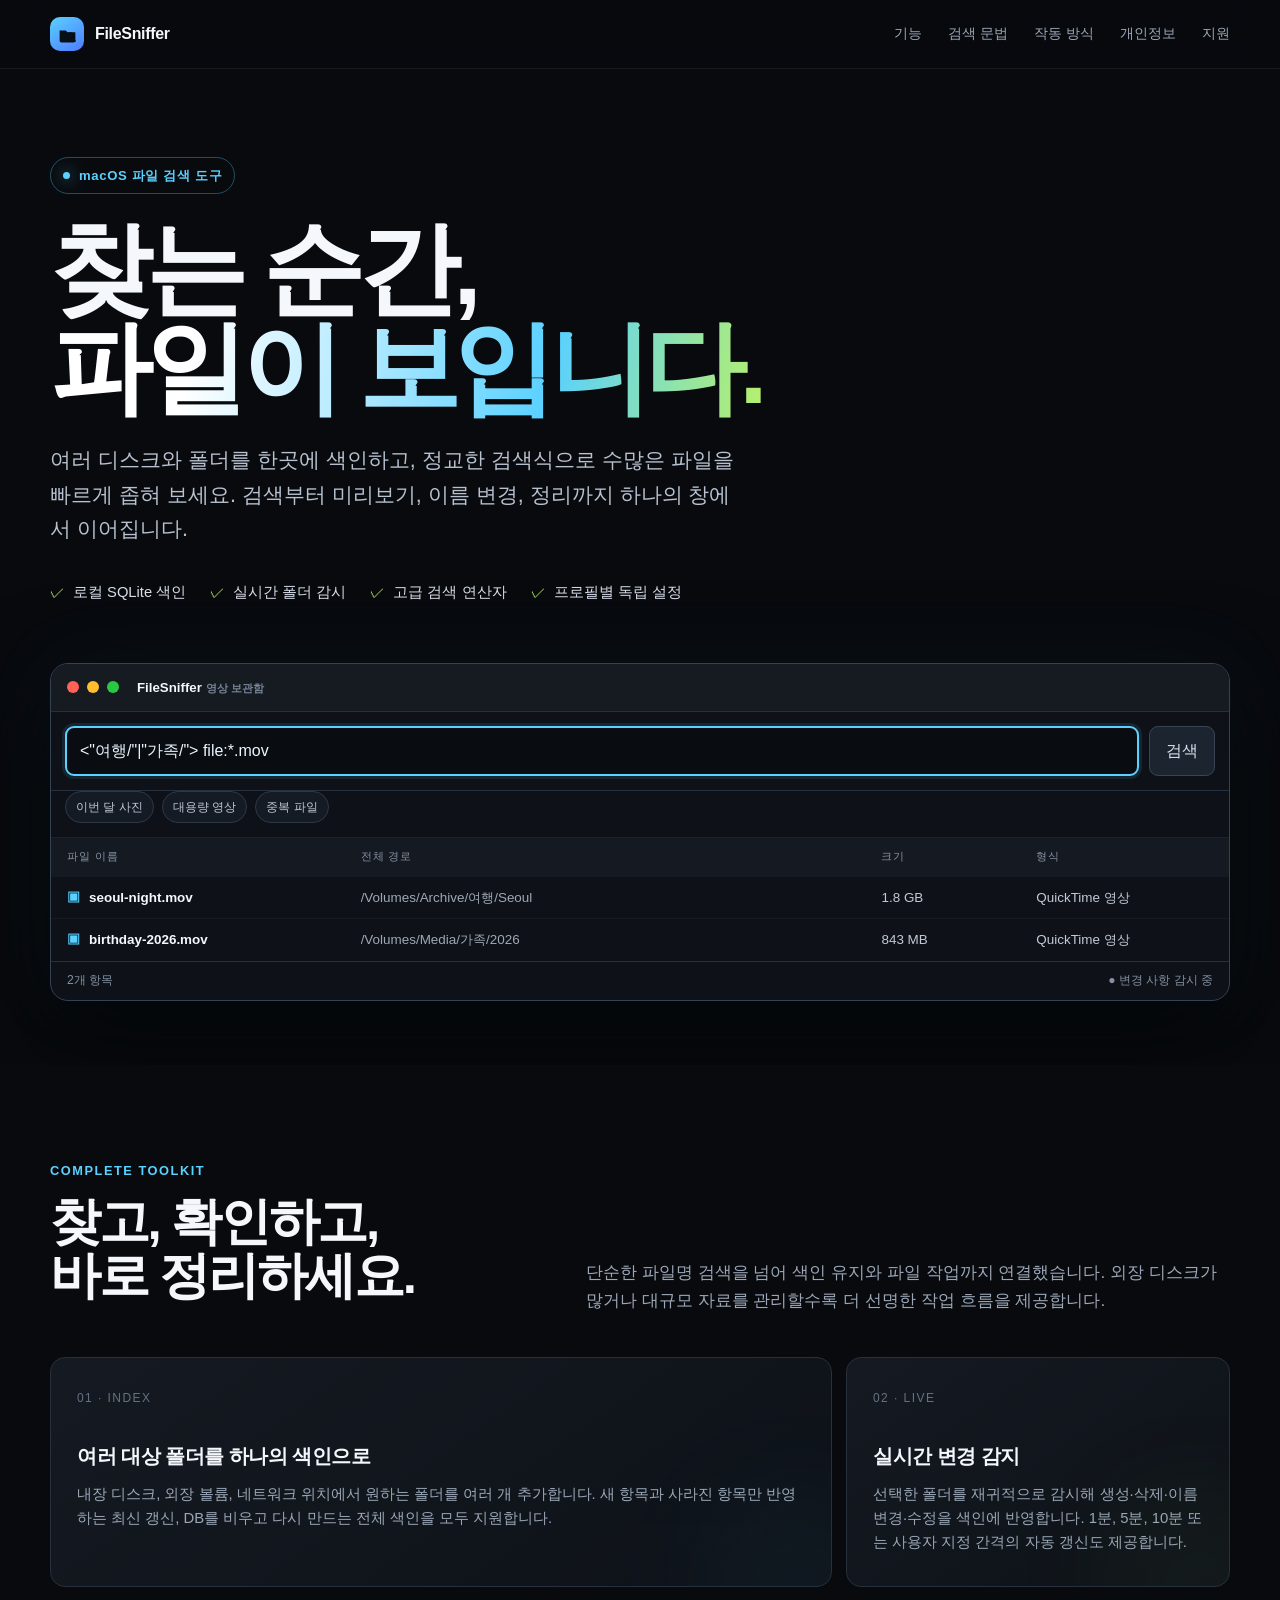
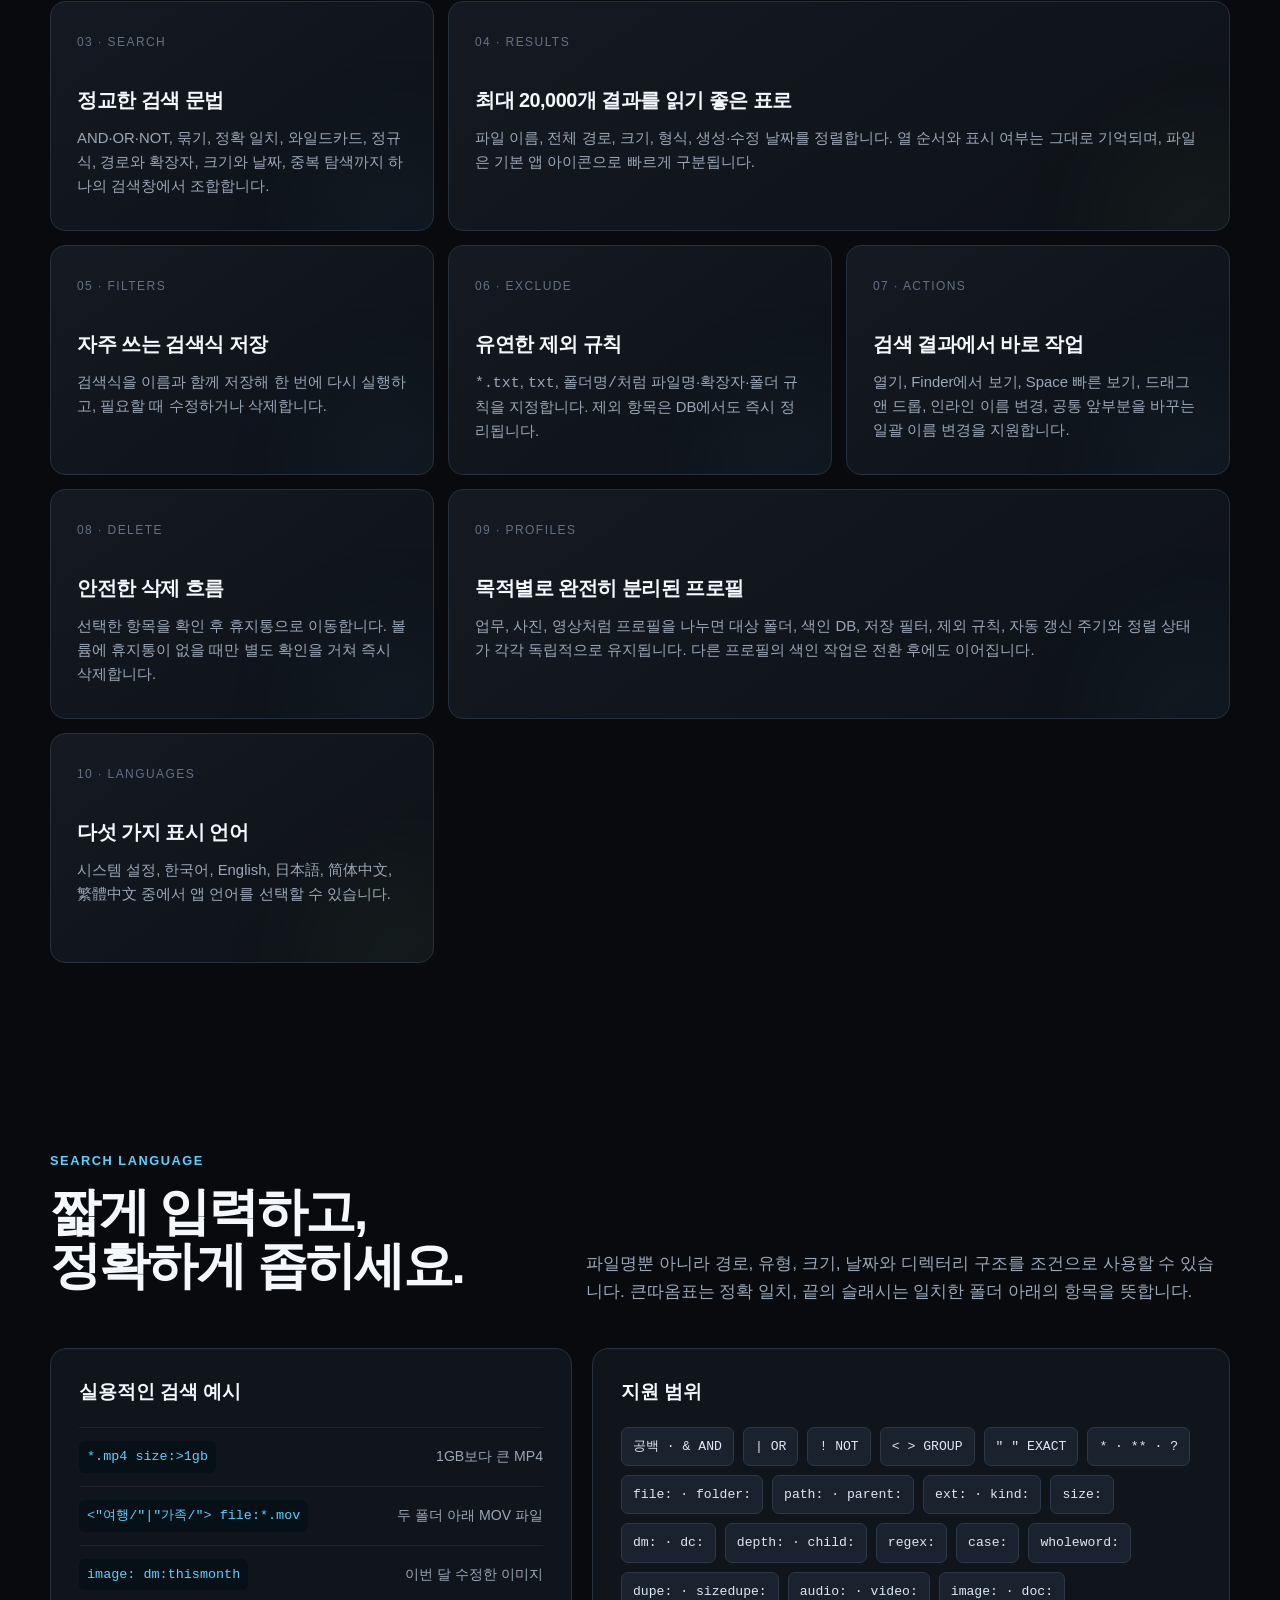
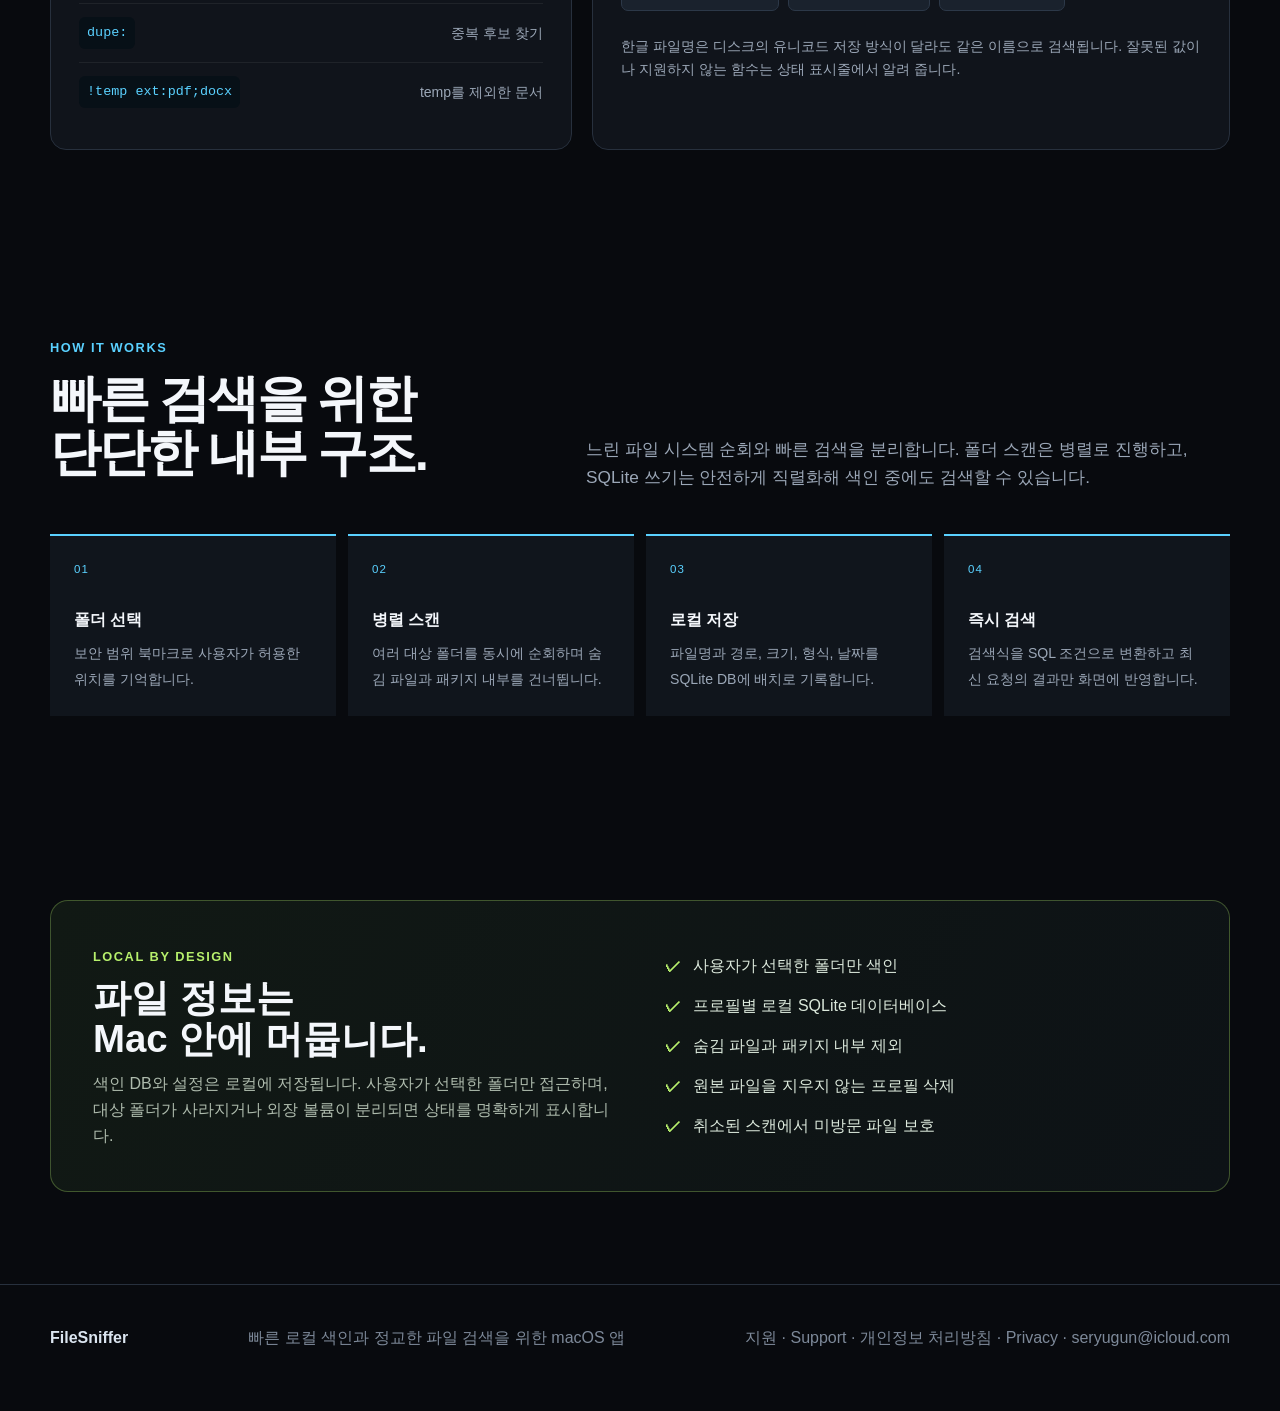
==== index.html @ 5168774f "Add files via upload" ====
<!doctype html>
<html lang="ko">
<head>
  <meta charset="utf-8">
  <meta name="viewport" content="width=device-width, initial-scale=1">
  <meta name="description" content="FileSniffer — 여러 폴더를 빠르게 색인하고 정교한 검색식으로 파일을 찾고 관리하는 macOS 앱">
  <meta name="theme-color" content="#0b0d12">
  <title>FileSniffer — 찾는 순간, 파일이 보입니다</title>
  <link rel="icon" type="image/svg+xml" href="data:image/svg+xml,%3Csvg xmlns='http://www.w3.org/2000/svg' viewBox='0 0 64 64'%3E%3Crect width='64' height='64' rx='14' fill='%230b0d12'/%3E%3Cpath d='M12 22a6 6 0 016-6h12l5 6h11a6 6 0 016 6v18a6 6 0 01-6 6H18a6 6 0 01-6-6z' fill='%235ad1ff'/%3E%3Ccircle cx='40' cy='34' r='8' fill='none' stroke='%230b0d12' stroke-width='4'/%3E%3Cpath d='M46 40l7 7' stroke='%230b0d12' stroke-width='4' stroke-linecap='round'/%3E%3C/svg%3E">
  <style>
    :root{--bg:#080a0e;--panel:#10141b;--panel2:#151b24;--line:#27303d;--text:#f4f7fb;--muted:#9ba7b7;--cyan:#5ad1ff;--lime:#b7f06c;--orange:#ffb65a;--max:1180px;color-scheme:dark;font-family:-apple-system,BlinkMacSystemFont,"SF Pro Display","Apple SD Gothic Neo",sans-serif}
    *{box-sizing:border-box}html{scroll-behavior:smooth}body{margin:0;background:var(--bg);color:var(--text);line-height:1.62;font-size:16px}a{color:inherit;text-decoration:none}button,input{font:inherit}button{cursor:pointer}.wrap{width:min(var(--max),calc(100% - 40px));margin:auto}
    .nav{position:sticky;top:0;z-index:20;border-bottom:1px solid #ffffff12;background:#080a0edb;backdrop-filter:blur(18px)}.nav .wrap{height:68px;display:flex;align-items:center;justify-content:space-between}.brand{display:flex;gap:11px;align-items:center;font-weight:750;letter-spacing:-.02em}.mark{width:34px;height:34px;border-radius:10px;background:linear-gradient(145deg,var(--cyan),#4e7cff);display:grid;place-items:center;color:#071017}.mark svg{width:21px}.navlinks{display:flex;gap:26px;color:var(--muted);font-size:.9rem}.navlinks a:hover{color:var(--text)}
    .hero{padding:88px 0 64px;overflow:hidden}.eyebrow{display:inline-flex;align-items:center;gap:9px;padding:7px 12px;border:1px solid #5ad1ff55;border-radius:999px;color:var(--cyan);font-size:.82rem;font-weight:650;letter-spacing:.05em}.eyebrow:before{content:"";width:7px;height:7px;border-radius:50%;background:var(--cyan);box-shadow:0 0 18px var(--cyan)}h1{font-size:clamp(3rem,8vw,6.8rem);line-height:.96;letter-spacing:-.065em;margin:26px 0 26px;max-width:1000px}.gradient{background:linear-gradient(100deg,#fff 20%,var(--cyan) 70%,var(--lime));-webkit-background-clip:text;color:transparent}.lead{font-size:clamp(1.08rem,2vw,1.34rem);color:#b7c1cf;max-width:690px;margin:0 0 34px}.hero-points{display:flex;flex-wrap:wrap;gap:12px 24px;color:#d7deea;font-size:.92rem}.hero-points span:before{content:"✓";color:var(--lime);margin-right:8px}
    .app{margin-top:58px;border:1px solid #354254;border-radius:18px;background:#0e1218;box-shadow:0 35px 100px #000b,0 0 80px #5ad1ff12;overflow:hidden}.titlebar{height:48px;display:flex;align-items:center;gap:8px;padding:0 16px;border-bottom:1px solid var(--line);background:#161a21}.dot{width:12px;height:12px;border-radius:50%}.red{background:#ff6259}.yellow{background:#ffbd2e}.green{background:#29c941}.appname{margin-left:10px;font-size:.83rem;font-weight:700}.searchrow{display:flex;gap:10px;padding:14px;border-bottom:1px solid var(--line)}.searchbox{flex:1;background:#090c11;border:2px solid var(--cyan);box-shadow:0 0 0 3px #5ad1ff1a;border-radius:9px;padding:10px 13px;color:#eaf7ff;outline:none;min-width:0}.demo-btn{border:1px solid #394454;background:#1c2430;color:#dce6f2;border-radius:9px;padding:0 16px}.demo-btn:hover{border-color:var(--cyan)}.chips{padding:0 14px 14px;display:flex;gap:8px;flex-wrap:wrap}.chip{border:1px solid #2d3847;border-radius:999px;background:#151b24;color:#bfc9d7;padding:5px 10px;font-size:.78rem}.chip:hover{color:#fff;border-color:#55708c}.table{font-size:.84rem}.tr{display:grid;grid-template-columns:1.1fr 2fr .55fr .7fr;gap:16px;padding:10px 16px;border-top:1px solid #ffffff09;align-items:center}.tr.head{color:#8793a3;background:#151a22;text-transform:uppercase;font-size:.68rem;letter-spacing:.08em}.file{display:flex;gap:9px;align-items:center;font-weight:600;min-width:0}.file span:last-child,.path{white-space:nowrap;overflow:hidden;text-overflow:ellipsis}.ico{color:var(--cyan)}.path{color:#9ea8b5}.size,.kind{color:#c2cad5}.status{display:flex;justify-content:space-between;padding:9px 16px;border-top:1px solid var(--line);color:#8590a0;font-size:.76rem}.pulse{animation:pulse 1.6s ease-in-out infinite}@keyframes pulse{50%{opacity:.45}}
    section{padding:92px 0}.section-head{display:grid;grid-template-columns:.85fr 1.15fr;gap:60px;margin-bottom:42px}.kicker{color:var(--cyan);font-size:.8rem;font-weight:750;letter-spacing:.12em;text-transform:uppercase}.section-head h2{font-size:clamp(2rem,4vw,3.5rem);line-height:1.06;letter-spacing:-.045em;margin:12px 0}.section-head p{color:var(--muted);font-size:1.08rem;margin:8px 0 0;align-self:end}.grid{display:grid;grid-template-columns:repeat(3,1fr);gap:14px}.card{min-height:230px;padding:26px;border:1px solid var(--line);border-radius:15px;background:linear-gradient(145deg,#151a22,#0d1117);position:relative;overflow:hidden}.card:after{content:"";position:absolute;inset:auto -50px -80px auto;width:160px;height:160px;border-radius:50%;background:var(--glow,var(--cyan));filter:blur(70px);opacity:.08}.num{font-variant-numeric:tabular-nums;color:#647184;font-size:.75rem;letter-spacing:.12em}.card h3{font-size:1.24rem;margin:30px 0 10px;letter-spacing:-.025em}.card p{color:var(--muted);margin:0;font-size:.93rem}.wide{grid-column:span 2}.accent{--glow:var(--lime)}
    .syntax{display:grid;grid-template-columns:.9fr 1.1fr;gap:20px}.syntax-panel{border:1px solid var(--line);border-radius:16px;background:var(--panel);padding:28px}.syntax-panel h3{margin:0 0 20px}.example{display:flex;justify-content:space-between;gap:20px;padding:13px 0;border-top:1px solid #ffffff10;align-items:center}.example code{color:var(--cyan);background:#071017;padding:5px 8px;border-radius:6px;font-size:.84rem}.example span{color:var(--muted);font-size:.88rem;text-align:right}.tokens{display:flex;flex-wrap:wrap;gap:9px}.token{padding:8px 11px;border-radius:7px;background:#1a222d;border:1px solid #2c3848;font-family:ui-monospace,SFMono-Regular,Menlo,monospace;font-size:.82rem;color:#dce8f8}
    .flow{display:grid;grid-template-columns:repeat(4,1fr);gap:12px;counter-reset:step}.step{counter-increment:step;padding:24px;border-top:2px solid var(--cyan);background:#10151c}.step:before{content:"0" counter(step);display:block;color:var(--cyan);font-size:.72rem;letter-spacing:.1em;margin-bottom:28px}.step strong{display:block;margin-bottom:7px}.step span{color:var(--muted);font-size:.88rem}
    .privacy{border:1px solid #b7f06c4a;border-radius:18px;padding:42px;display:grid;grid-template-columns:1fr 1fr;gap:50px;background:linear-gradient(120deg,#111914,#0d1216)}.privacy h2{font-size:2.4rem;line-height:1.08;margin:8px 0 12px}.privacy p{color:#aebbad;margin:0}.checks{display:grid;gap:14px;align-content:center}.check{display:flex;gap:12px;color:#dce9dc}.check:before{content:"✓";color:var(--lime);font-weight:800}
    footer{padding:40px 0 60px;border-top:1px solid var(--line);color:#7d8999}.foot{display:flex;justify-content:space-between;gap:24px}.foot strong{color:#dbe5f0}.reveal{opacity:0;transform:translateY(16px);transition:.6s ease}.reveal.on{opacity:1;transform:none}
    @media(max-width:820px){.navlinks{display:none}.hero{padding-top:64px}.section-head,.syntax,.privacy{grid-template-columns:1fr;gap:22px}.grid{grid-template-columns:1fr}.wide{grid-column:auto}.flow{grid-template-columns:1fr 1fr}.tr{grid-template-columns:1fr 1.4fr}.tr>:nth-child(3),.tr>:nth-child(4){display:none}.app{margin-inline:-10px}.privacy{padding:28px}.foot{flex-direction:column}}
    @media(max-width:520px){.wrap{width:min(100% - 24px,var(--max))}h1{font-size:3.3rem}.hero-points{display:grid}.searchrow{flex-direction:column}.demo-btn{padding:10px}.flow{grid-template-columns:1fr}.example{align-items:flex-start;flex-direction:column}.example span{text-align:left}.status span:last-child{display:none}}
    @media(prefers-reduced-motion:reduce){html{scroll-behavior:auto}.pulse{animation:none}.reveal{opacity:1;transform:none;transition:none}}
  </style>
</head>
<body>
  <nav class="nav"><div class="wrap"><a class="brand" href="#top"><span class="mark" aria-hidden="true"><svg viewBox="0 0 24 24" fill="none"><path d="M3 7.5h7l2 2h9v9.5a2 2 0 0 1-2 2H5a2 2 0 0 1-2-2z" fill="currentColor"/><circle cx="15" cy="14" r="3.5" stroke="#071017" stroke-width="2"/><path d="m17.5 16.5 3 3" stroke="#071017" stroke-width="2" stroke-linecap="round"/></svg></span>FileSniffer</a><div class="navlinks"><a href="#features">기능</a><a href="#syntax">검색 문법</a><a href="#workflow">작동 방식</a><a href="#privacy">개인정보</a><a href="support.html">지원</a></div></div></nav>
  <main id="top">
    <header class="hero"><div class="wrap"><span class="eyebrow">macOS 파일 검색 도구</span><h1>찾는 순간,<br><span class="gradient">파일이 보입니다.</span></h1><p class="lead">여러 디스크와 폴더를 한곳에 색인하고, 정교한 검색식으로 수많은 파일을 빠르게 좁혀 보세요. 검색부터 미리보기, 이름 변경, 정리까지 하나의 창에서 이어집니다.</p><div class="hero-points"><span>로컬 SQLite 색인</span><span>실시간 폴더 감시</span><span>고급 검색 연산자</span><span>프로필별 독립 설정</span></div>
      <div class="app" aria-label="FileSniffer 검색 화면 데모"><div class="titlebar"><span class="dot red"></span><span class="dot yellow"></span><span class="dot green"></span><span class="appname">FileSniffer <small style="color:#778395">영상 보관함</small></span></div><div class="searchrow"><input id="demo-search" class="searchbox" value='&lt;"여행/"|"가족/"&gt; file:*.mov' aria-label="검색식 데모"><button class="demo-btn" id="demo-run">검색</button></div><div class="chips"><button class="chip" data-query='image: dm:thismonth'>이번 달 사진</button><button class="chip" data-query='size:&gt;1gb video:'>대용량 영상</button><button class="chip" data-query='dupe:'>중복 파일</button></div><div class="table"><div class="tr head"><span>파일 이름</span><span>전체 경로</span><span>크기</span><span>형식</span></div><div class="tr result"><div class="file"><span class="ico">▣</span><span>seoul-night.mov</span></div><span class="path">/Volumes/Archive/여행/Seoul</span><span class="size">1.8 GB</span><span class="kind">QuickTime 영상</span></div><div class="tr result"><div class="file"><span class="ico">▣</span><span>birthday-2026.mov</span></div><span class="path">/Volumes/Media/가족/2026</span><span class="size">843 MB</span><span class="kind">QuickTime 영상</span></div></div><div class="status"><span id="result-count">2개 항목</span><span><span class="pulse">●</span> 변경 사항 감시 중</span></div></div>
    </div></header>

    <section id="features"><div class="wrap reveal"><div class="section-head"><div><span class="kicker">Complete toolkit</span><h2>찾고, 확인하고,<br>바로 정리하세요.</h2></div><p>단순한 파일명 검색을 넘어 색인 유지와 파일 작업까지 연결했습니다. 외장 디스크가 많거나 대규모 자료를 관리할수록 더 선명한 작업 흐름을 제공합니다.</p></div><div class="grid">
      <article class="card wide"><span class="num">01 · INDEX</span><h3>여러 대상 폴더를 하나의 색인으로</h3><p>내장 디스크, 외장 볼륨, 네트워크 위치에서 원하는 폴더를 여러 개 추가합니다. 새 항목과 사라진 항목만 반영하는 최신 갱신, DB를 비우고 다시 만드는 전체 색인을 모두 지원합니다.</p></article>
      <article class="card accent"><span class="num">02 · LIVE</span><h3>실시간 변경 감지</h3><p>선택한 폴더를 재귀적으로 감시해 생성·삭제·이름 변경·수정을 색인에 반영합니다. 1분, 5분, 10분 또는 사용자 지정 간격의 자동 갱신도 제공합니다.</p></article>
      <article class="card"><span class="num">03 · SEARCH</span><h3>정교한 검색 문법</h3><p>AND·OR·NOT, 묶기, 정확 일치, 와일드카드, 정규식, 경로와 확장자, 크기와 날짜, 중복 탐색까지 하나의 검색창에서 조합합니다.</p></article>
      <article class="card wide accent"><span class="num">04 · RESULTS</span><h3>최대 20,000개 결과를 읽기 좋은 표로</h3><p>파일 이름, 전체 경로, 크기, 형식, 생성·수정 날짜를 정렬합니다. 열 순서와 표시 여부는 그대로 기억되며, 파일은 기본 앱 아이콘으로 빠르게 구분됩니다.</p></article>
      <article class="card"><span class="num">05 · FILTERS</span><h3>자주 쓰는 검색식 저장</h3><p>검색식을 이름과 함께 저장해 한 번에 다시 실행하고, 필요할 때 수정하거나 삭제합니다.</p></article>
      <article class="card"><span class="num">06 · EXCLUDE</span><h3>유연한 제외 규칙</h3><p><code>*.txt</code>, <code>txt</code>, <code>폴더명/</code>처럼 파일명·확장자·폴더 규칙을 지정합니다. 제외 항목은 DB에서도 즉시 정리됩니다.</p></article>
      <article class="card"><span class="num">07 · ACTIONS</span><h3>검색 결과에서 바로 작업</h3><p>열기, Finder에서 보기, Space 빠른 보기, 드래그 앤 드롭, 인라인 이름 변경, 공통 앞부분을 바꾸는 일괄 이름 변경을 지원합니다.</p></article>
      <article class="card"><span class="num">08 · DELETE</span><h3>안전한 삭제 흐름</h3><p>선택한 항목을 확인 후 휴지통으로 이동합니다. 볼륨에 휴지통이 없을 때만 별도 확인을 거쳐 즉시 삭제합니다.</p></article>
      <article class="card wide"><span class="num">09 · PROFILES</span><h3>목적별로 완전히 분리된 프로필</h3><p>업무, 사진, 영상처럼 프로필을 나누면 대상 폴더, 색인 DB, 저장 필터, 제외 규칙, 자동 갱신 주기와 정렬 상태가 각각 독립적으로 유지됩니다. 다른 프로필의 색인 작업은 전환 후에도 이어집니다.</p></article>
      <article class="card accent"><span class="num">10 · LANGUAGES</span><h3>다섯 가지 표시 언어</h3><p>시스템 설정, 한국어, English, 日本語, 简体中文, 繁體中文 중에서 앱 언어를 선택할 수 있습니다.</p></article>
    </div></div></section>

    <section id="syntax"><div class="wrap reveal"><div class="section-head"><div><span class="kicker">Search language</span><h2>짧게 입력하고,<br>정확하게 좁히세요.</h2></div><p>파일명뿐 아니라 경로, 유형, 크기, 날짜와 디렉터리 구조를 조건으로 사용할 수 있습니다. 큰따옴표는 정확 일치, 끝의 슬래시는 일치한 폴더 아래의 항목을 뜻합니다.</p></div><div class="syntax"><div class="syntax-panel"><h3>실용적인 검색 예시</h3><div class="example"><code>*.mp4 size:&gt;1gb</code><span>1GB보다 큰 MP4</span></div><div class="example"><code>&lt;"여행/"|"가족/"&gt; file:*.mov</code><span>두 폴더 아래 MOV 파일</span></div><div class="example"><code>image: dm:thismonth</code><span>이번 달 수정한 이미지</span></div><div class="example"><code>dupe:</code><span>중복 후보 찾기</span></div><div class="example"><code>!temp ext:pdf;docx</code><span>temp를 제외한 문서</span></div></div><div class="syntax-panel"><h3>지원 범위</h3><div class="tokens"><span class="token">공백 · &amp; AND</span><span class="token">| OR</span><span class="token">! NOT</span><span class="token">&lt; &gt; GROUP</span><span class="token">" " EXACT</span><span class="token">* · ** · ?</span><span class="token">file: · folder:</span><span class="token">path: · parent:</span><span class="token">ext: · kind:</span><span class="token">size:</span><span class="token">dm: · dc:</span><span class="token">depth: · child:</span><span class="token">regex:</span><span class="token">case:</span><span class="token">wholeword:</span><span class="token">dupe: · sizedupe:</span><span class="token">audio: · video:</span><span class="token">image: · doc:</span></div><p style="color:var(--muted);font-size:.88rem;margin:24px 0 0">한글 파일명은 디스크의 유니코드 저장 방식이 달라도 같은 이름으로 검색됩니다. 잘못된 값이나 지원하지 않는 함수는 상태 표시줄에서 알려 줍니다.</p></div></div></div></section>

    <section id="workflow"><div class="wrap reveal"><div class="section-head"><div><span class="kicker">How it works</span><h2>빠른 검색을 위한<br>단단한 내부 구조.</h2></div><p>느린 파일 시스템 순회와 빠른 검색을 분리합니다. 폴더 스캔은 병렬로 진행하고, SQLite 쓰기는 안전하게 직렬화해 색인 중에도 검색할 수 있습니다.</p></div><div class="flow"><div class="step"><strong>폴더 선택</strong><span>보안 범위 북마크로 사용자가 허용한 위치를 기억합니다.</span></div><div class="step"><strong>병렬 스캔</strong><span>여러 대상 폴더를 동시에 순회하며 숨김 파일과 패키지 내부를 건너뜁니다.</span></div><div class="step"><strong>로컬 저장</strong><span>파일명과 경로, 크기, 형식, 날짜를 SQLite DB에 배치로 기록합니다.</span></div><div class="step"><strong>즉시 검색</strong><span>검색식을 SQL 조건으로 변환하고 최신 요청의 결과만 화면에 반영합니다.</span></div></div></div></section>

    <section id="privacy"><div class="wrap reveal"><div class="privacy"><div><span class="kicker" style="color:var(--lime)">Local by design</span><h2>파일 정보는<br>Mac 안에 머뭅니다.</h2><p>색인 DB와 설정은 로컬에 저장됩니다. 사용자가 선택한 폴더만 접근하며, 대상 폴더가 사라지거나 외장 볼륨이 분리되면 상태를 명확하게 표시합니다.</p></div><div class="checks"><div class="check">사용자가 선택한 폴더만 색인</div><div class="check">프로필별 로컬 SQLite 데이터베이스</div><div class="check">숨김 파일과 패키지 내부 제외</div><div class="check">원본 파일을 지우지 않는 프로필 삭제</div><div class="check">취소된 스캔에서 미방문 파일 보호</div></div></div></div></section>
  </main>
  <footer><div class="wrap foot"><strong>FileSniffer</strong><span>빠른 로컬 색인과 정교한 파일 검색을 위한 macOS 앱</span><span><a href="support.html">지원 · Support</a> · <a href="privacy.html">개인정보 처리방침 · Privacy</a> · <a href="mailto:seryugun@icloud.com">seryugun@icloud.com</a></span></div></footer>
  <script>
    const input=document.querySelector('#demo-search'),count=document.querySelector('#result-count');
    document.querySelectorAll('[data-query]').forEach(b=>b.addEventListener('click',()=>{input.value=b.dataset.query;run()}));
    document.querySelector('#demo-run').addEventListener('click',run);input.addEventListener('keydown',e=>{if(e.key==='Enter')run()});
    function run(){const rows=document.querySelectorAll('.result');rows.forEach(r=>{r.style.opacity='.25';r.style.transform='translateY(3px)'});count.textContent='검색 중…';setTimeout(()=>{rows.forEach(r=>{r.style.opacity='1';r.style.transform='none'});count.textContent=input.value.includes('dupe')?'중복 후보 2개':'2개 항목'},350)}
    const observer=new IntersectionObserver(es=>es.forEach(e=>{if(e.isIntersecting)e.target.classList.add('on')}),{threshold:.12});document.querySelectorAll('.reveal').forEach(el=>observer.observe(el));
  </script>
</body>
</html>
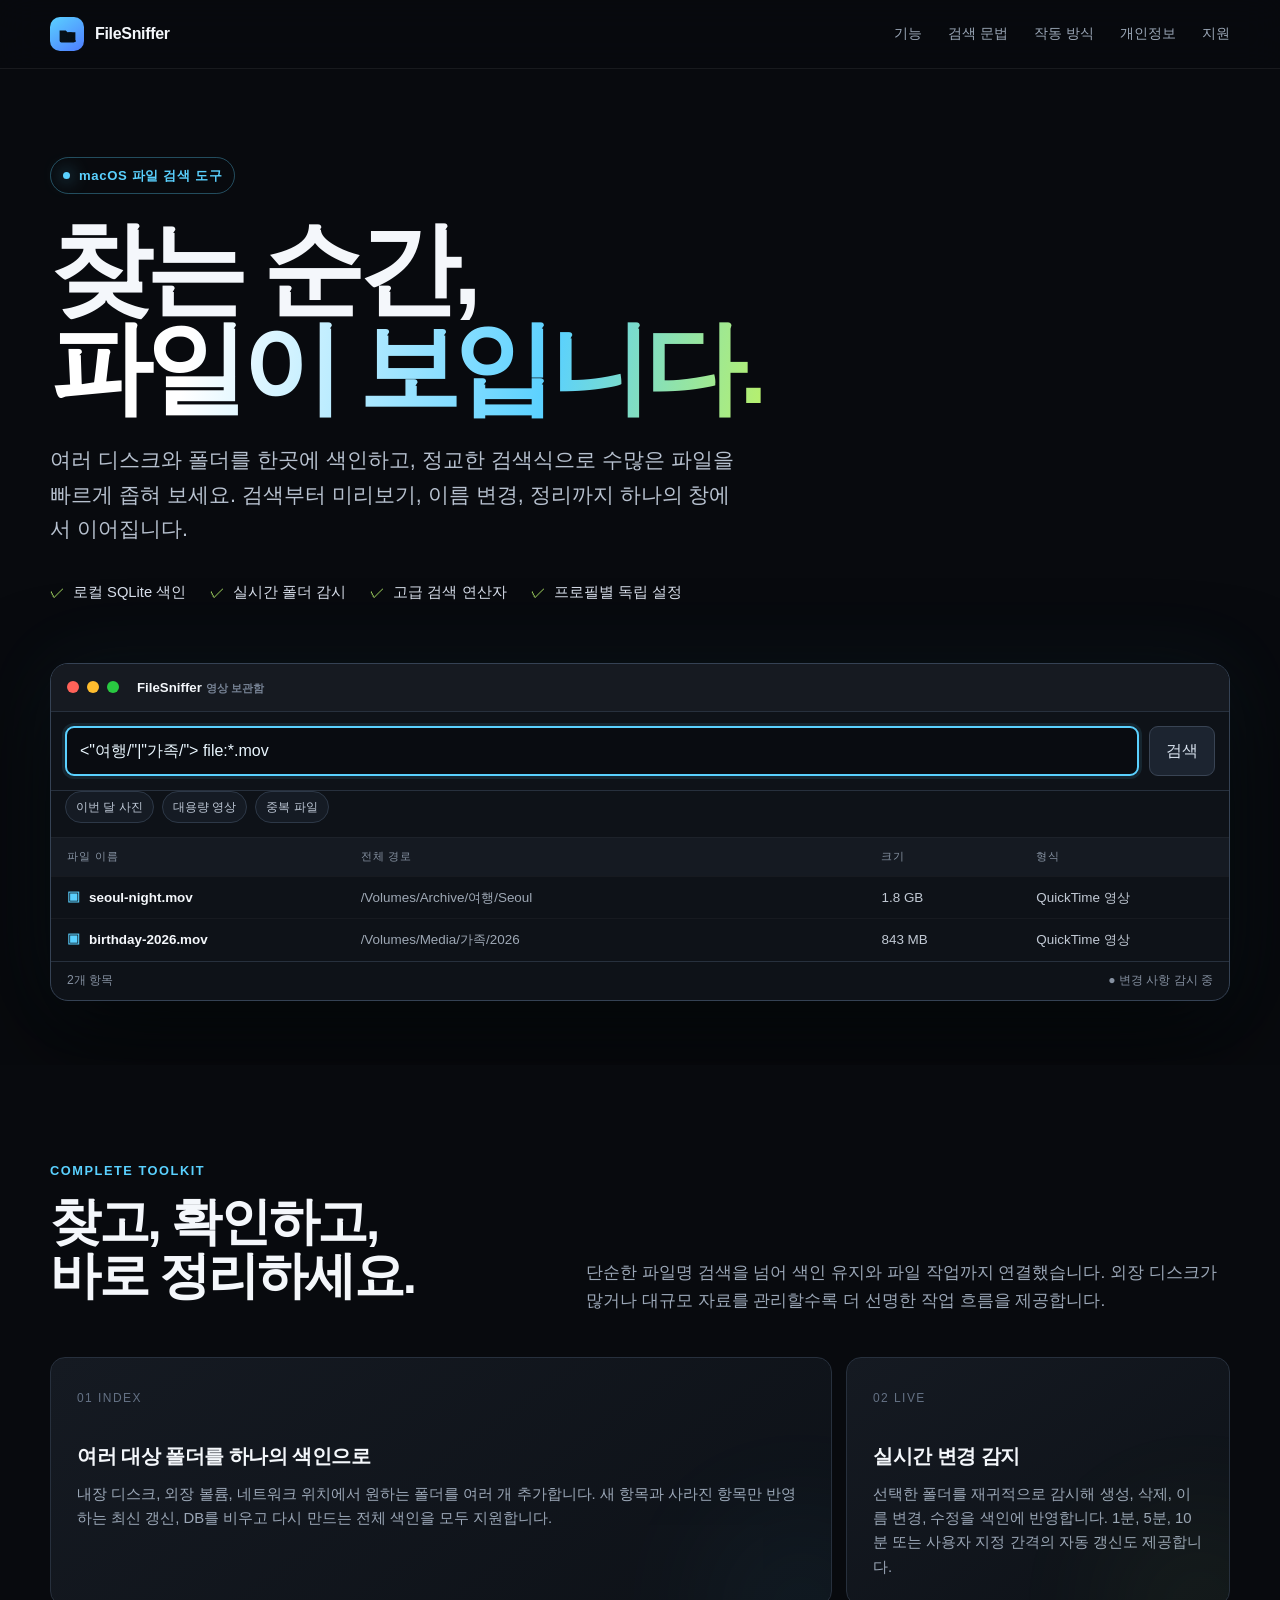
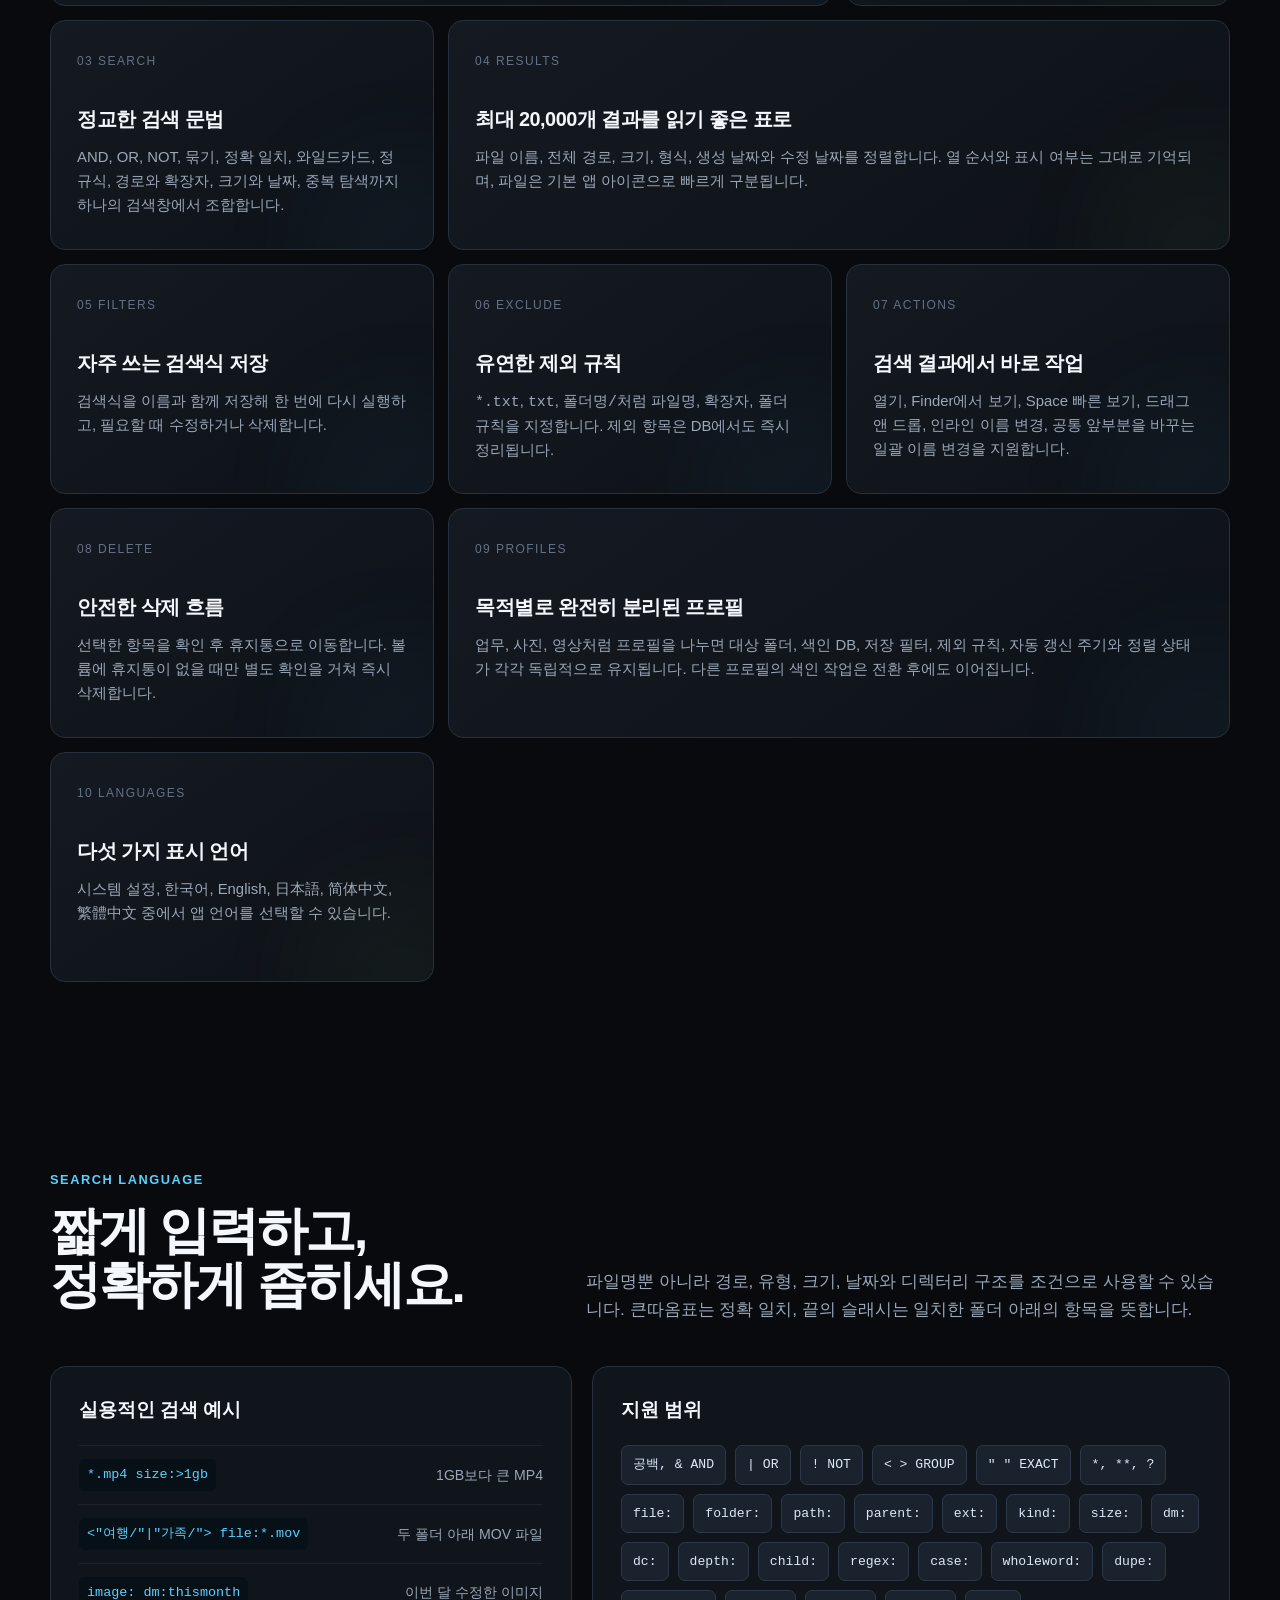
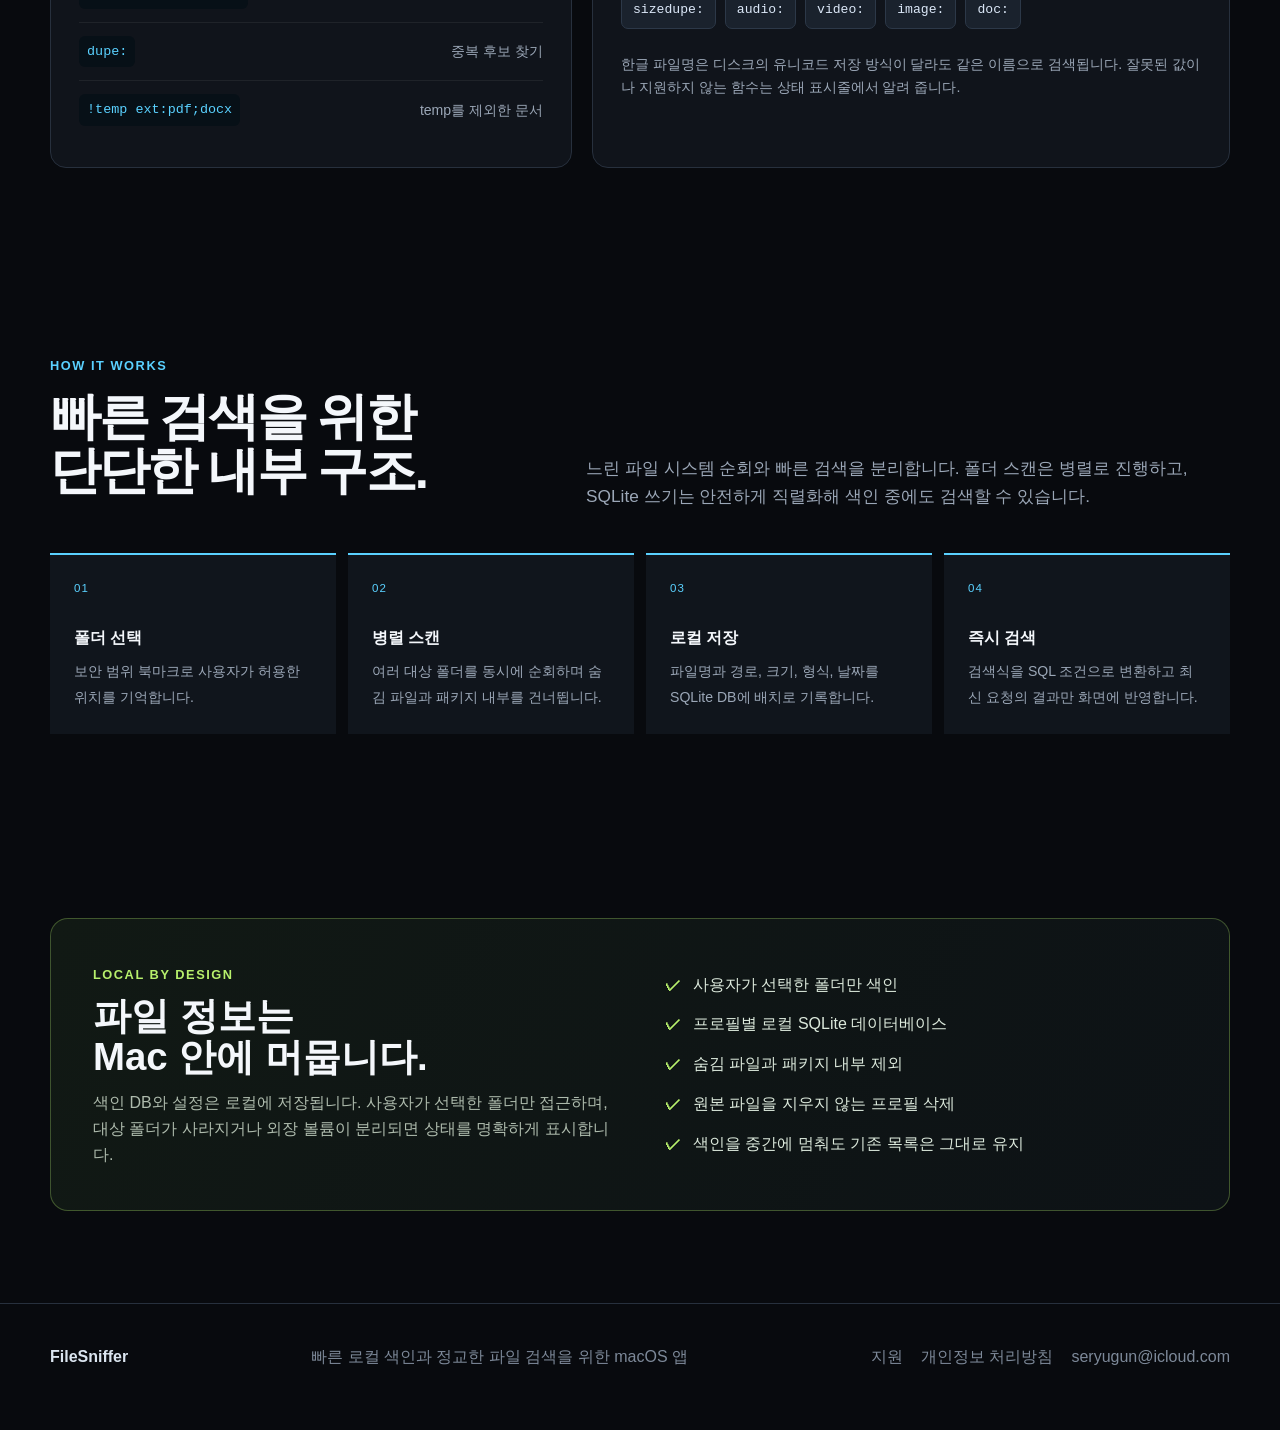
==== commit b852a2c4: "Add files via upload" ====
--- a/index.html
+++ b/index.html
@@ -17,7 +17,7 @@
     .syntax{display:grid;grid-template-columns:.9fr 1.1fr;gap:20px}.syntax-panel{border:1px solid var(--line);border-radius:16px;background:var(--panel);padding:28px}.syntax-panel h3{margin:0 0 20px}.example{display:flex;justify-content:space-between;gap:20px;padding:13px 0;border-top:1px solid #ffffff10;align-items:center}.example code{color:var(--cyan);background:#071017;padding:5px 8px;border-radius:6px;font-size:.84rem}.example span{color:var(--muted);font-size:.88rem;text-align:right}.tokens{display:flex;flex-wrap:wrap;gap:9px}.token{padding:8px 11px;border-radius:7px;background:#1a222d;border:1px solid #2c3848;font-family:ui-monospace,SFMono-Regular,Menlo,monospace;font-size:.82rem;color:#dce8f8}
     .flow{display:grid;grid-template-columns:repeat(4,1fr);gap:12px;counter-reset:step}.step{counter-increment:step;padding:24px;border-top:2px solid var(--cyan);background:#10151c}.step:before{content:"0" counter(step);display:block;color:var(--cyan);font-size:.72rem;letter-spacing:.1em;margin-bottom:28px}.step strong{display:block;margin-bottom:7px}.step span{color:var(--muted);font-size:.88rem}
     .privacy{border:1px solid #b7f06c4a;border-radius:18px;padding:42px;display:grid;grid-template-columns:1fr 1fr;gap:50px;background:linear-gradient(120deg,#111914,#0d1216)}.privacy h2{font-size:2.4rem;line-height:1.08;margin:8px 0 12px}.privacy p{color:#aebbad;margin:0}.checks{display:grid;gap:14px;align-content:center}.check{display:flex;gap:12px;color:#dce9dc}.check:before{content:"✓";color:var(--lime);font-weight:800}
-    footer{padding:40px 0 60px;border-top:1px solid var(--line);color:#7d8999}.foot{display:flex;justify-content:space-between;gap:24px}.foot strong{color:#dbe5f0}.reveal{opacity:0;transform:translateY(16px);transition:.6s ease}.reveal.on{opacity:1;transform:none}
+    footer{padding:40px 0 60px;border-top:1px solid var(--line);color:#7d8999}.foot{display:flex;justify-content:space-between;gap:24px}.foot strong{color:#dbe5f0}.footlinks{display:flex;flex-wrap:wrap;gap:18px}.footlinks a:hover{color:var(--text)}.reveal{opacity:0;transform:translateY(16px);transition:.6s ease}.reveal.on{opacity:1;transform:none}
     @media(max-width:820px){.navlinks{display:none}.hero{padding-top:64px}.section-head,.syntax,.privacy{grid-template-columns:1fr;gap:22px}.grid{grid-template-columns:1fr}.wide{grid-column:auto}.flow{grid-template-columns:1fr 1fr}.tr{grid-template-columns:1fr 1.4fr}.tr>:nth-child(3),.tr>:nth-child(4){display:none}.app{margin-inline:-10px}.privacy{padding:28px}.foot{flex-direction:column}}
     @media(max-width:520px){.wrap{width:min(100% - 24px,var(--max))}h1{font-size:3.3rem}.hero-points{display:grid}.searchrow{flex-direction:column}.demo-btn{padding:10px}.flow{grid-template-columns:1fr}.example{align-items:flex-start;flex-direction:column}.example span{text-align:left}.status span:last-child{display:none}}
     @media(prefers-reduced-motion:reduce){html{scroll-behavior:auto}.pulse{animation:none}.reveal{opacity:1;transform:none;transition:none}}
@@ -31,25 +31,25 @@
     </div></header>
 
     <section id="features"><div class="wrap reveal"><div class="section-head"><div><span class="kicker">Complete toolkit</span><h2>찾고, 확인하고,<br>바로 정리하세요.</h2></div><p>단순한 파일명 검색을 넘어 색인 유지와 파일 작업까지 연결했습니다. 외장 디스크가 많거나 대규모 자료를 관리할수록 더 선명한 작업 흐름을 제공합니다.</p></div><div class="grid">
-      <article class="card wide"><span class="num">01 · INDEX</span><h3>여러 대상 폴더를 하나의 색인으로</h3><p>내장 디스크, 외장 볼륨, 네트워크 위치에서 원하는 폴더를 여러 개 추가합니다. 새 항목과 사라진 항목만 반영하는 최신 갱신, DB를 비우고 다시 만드는 전체 색인을 모두 지원합니다.</p></article>
-      <article class="card accent"><span class="num">02 · LIVE</span><h3>실시간 변경 감지</h3><p>선택한 폴더를 재귀적으로 감시해 생성·삭제·이름 변경·수정을 색인에 반영합니다. 1분, 5분, 10분 또는 사용자 지정 간격의 자동 갱신도 제공합니다.</p></article>
-      <article class="card"><span class="num">03 · SEARCH</span><h3>정교한 검색 문법</h3><p>AND·OR·NOT, 묶기, 정확 일치, 와일드카드, 정규식, 경로와 확장자, 크기와 날짜, 중복 탐색까지 하나의 검색창에서 조합합니다.</p></article>
-      <article class="card wide accent"><span class="num">04 · RESULTS</span><h3>최대 20,000개 결과를 읽기 좋은 표로</h3><p>파일 이름, 전체 경로, 크기, 형식, 생성·수정 날짜를 정렬합니다. 열 순서와 표시 여부는 그대로 기억되며, 파일은 기본 앱 아이콘으로 빠르게 구분됩니다.</p></article>
-      <article class="card"><span class="num">05 · FILTERS</span><h3>자주 쓰는 검색식 저장</h3><p>검색식을 이름과 함께 저장해 한 번에 다시 실행하고, 필요할 때 수정하거나 삭제합니다.</p></article>
-      <article class="card"><span class="num">06 · EXCLUDE</span><h3>유연한 제외 규칙</h3><p><code>*.txt</code>, <code>txt</code>, <code>폴더명/</code>처럼 파일명·확장자·폴더 규칙을 지정합니다. 제외 항목은 DB에서도 즉시 정리됩니다.</p></article>
-      <article class="card"><span class="num">07 · ACTIONS</span><h3>검색 결과에서 바로 작업</h3><p>열기, Finder에서 보기, Space 빠른 보기, 드래그 앤 드롭, 인라인 이름 변경, 공통 앞부분을 바꾸는 일괄 이름 변경을 지원합니다.</p></article>
-      <article class="card"><span class="num">08 · DELETE</span><h3>안전한 삭제 흐름</h3><p>선택한 항목을 확인 후 휴지통으로 이동합니다. 볼륨에 휴지통이 없을 때만 별도 확인을 거쳐 즉시 삭제합니다.</p></article>
-      <article class="card wide"><span class="num">09 · PROFILES</span><h3>목적별로 완전히 분리된 프로필</h3><p>업무, 사진, 영상처럼 프로필을 나누면 대상 폴더, 색인 DB, 저장 필터, 제외 규칙, 자동 갱신 주기와 정렬 상태가 각각 독립적으로 유지됩니다. 다른 프로필의 색인 작업은 전환 후에도 이어집니다.</p></article>
-      <article class="card accent"><span class="num">10 · LANGUAGES</span><h3>다섯 가지 표시 언어</h3><p>시스템 설정, 한국어, English, 日本語, 简体中文, 繁體中文 중에서 앱 언어를 선택할 수 있습니다.</p></article>
+      <article class="card wide"><span class="num">01 INDEX</span><h3>여러 대상 폴더를 하나의 색인으로</h3><p>내장 디스크, 외장 볼륨, 네트워크 위치에서 원하는 폴더를 여러 개 추가합니다. 새 항목과 사라진 항목만 반영하는 최신 갱신, DB를 비우고 다시 만드는 전체 색인을 모두 지원합니다.</p></article>
+      <article class="card accent"><span class="num">02 LIVE</span><h3>실시간 변경 감지</h3><p>선택한 폴더를 재귀적으로 감시해 생성, 삭제, 이름 변경, 수정을 색인에 반영합니다. 1분, 5분, 10분 또는 사용자 지정 간격의 자동 갱신도 제공합니다.</p></article>
+      <article class="card"><span class="num">03 SEARCH</span><h3>정교한 검색 문법</h3><p>AND, OR, NOT, 묶기, 정확 일치, 와일드카드, 정규식, 경로와 확장자, 크기와 날짜, 중복 탐색까지 하나의 검색창에서 조합합니다.</p></article>
+      <article class="card wide accent"><span class="num">04 RESULTS</span><h3>최대 20,000개 결과를 읽기 좋은 표로</h3><p>파일 이름, 전체 경로, 크기, 형식, 생성 날짜와 수정 날짜를 정렬합니다. 열 순서와 표시 여부는 그대로 기억되며, 파일은 기본 앱 아이콘으로 빠르게 구분됩니다.</p></article>
+      <article class="card"><span class="num">05 FILTERS</span><h3>자주 쓰는 검색식 저장</h3><p>검색식을 이름과 함께 저장해 한 번에 다시 실행하고, 필요할 때 수정하거나 삭제합니다.</p></article>
+      <article class="card"><span class="num">06 EXCLUDE</span><h3>유연한 제외 규칙</h3><p><code>*.txt</code>, <code>txt</code>, <code>폴더명/</code>처럼 파일명, 확장자, 폴더 규칙을 지정합니다. 제외 항목은 DB에서도 즉시 정리됩니다.</p></article>
+      <article class="card"><span class="num">07 ACTIONS</span><h3>검색 결과에서 바로 작업</h3><p>열기, Finder에서 보기, Space 빠른 보기, 드래그 앤 드롭, 인라인 이름 변경, 공통 앞부분을 바꾸는 일괄 이름 변경을 지원합니다.</p></article>
+      <article class="card"><span class="num">08 DELETE</span><h3>안전한 삭제 흐름</h3><p>선택한 항목을 확인 후 휴지통으로 이동합니다. 볼륨에 휴지통이 없을 때만 별도 확인을 거쳐 즉시 삭제합니다.</p></article>
+      <article class="card wide"><span class="num">09 PROFILES</span><h3>목적별로 완전히 분리된 프로필</h3><p>업무, 사진, 영상처럼 프로필을 나누면 대상 폴더, 색인 DB, 저장 필터, 제외 규칙, 자동 갱신 주기와 정렬 상태가 각각 독립적으로 유지됩니다. 다른 프로필의 색인 작업은 전환 후에도 이어집니다.</p></article>
+      <article class="card accent"><span class="num">10 LANGUAGES</span><h3>다섯 가지 표시 언어</h3><p>시스템 설정, 한국어, English, 日本語, 简体中文, 繁體中文 중에서 앱 언어를 선택할 수 있습니다.</p></article>
     </div></div></section>
 
-    <section id="syntax"><div class="wrap reveal"><div class="section-head"><div><span class="kicker">Search language</span><h2>짧게 입력하고,<br>정확하게 좁히세요.</h2></div><p>파일명뿐 아니라 경로, 유형, 크기, 날짜와 디렉터리 구조를 조건으로 사용할 수 있습니다. 큰따옴표는 정확 일치, 끝의 슬래시는 일치한 폴더 아래의 항목을 뜻합니다.</p></div><div class="syntax"><div class="syntax-panel"><h3>실용적인 검색 예시</h3><div class="example"><code>*.mp4 size:&gt;1gb</code><span>1GB보다 큰 MP4</span></div><div class="example"><code>&lt;"여행/"|"가족/"&gt; file:*.mov</code><span>두 폴더 아래 MOV 파일</span></div><div class="example"><code>image: dm:thismonth</code><span>이번 달 수정한 이미지</span></div><div class="example"><code>dupe:</code><span>중복 후보 찾기</span></div><div class="example"><code>!temp ext:pdf;docx</code><span>temp를 제외한 문서</span></div></div><div class="syntax-panel"><h3>지원 범위</h3><div class="tokens"><span class="token">공백 · &amp; AND</span><span class="token">| OR</span><span class="token">! NOT</span><span class="token">&lt; &gt; GROUP</span><span class="token">" " EXACT</span><span class="token">* · ** · ?</span><span class="token">file: · folder:</span><span class="token">path: · parent:</span><span class="token">ext: · kind:</span><span class="token">size:</span><span class="token">dm: · dc:</span><span class="token">depth: · child:</span><span class="token">regex:</span><span class="token">case:</span><span class="token">wholeword:</span><span class="token">dupe: · sizedupe:</span><span class="token">audio: · video:</span><span class="token">image: · doc:</span></div><p style="color:var(--muted);font-size:.88rem;margin:24px 0 0">한글 파일명은 디스크의 유니코드 저장 방식이 달라도 같은 이름으로 검색됩니다. 잘못된 값이나 지원하지 않는 함수는 상태 표시줄에서 알려 줍니다.</p></div></div></div></section>
+    <section id="syntax"><div class="wrap reveal"><div class="section-head"><div><span class="kicker">Search language</span><h2>짧게 입력하고,<br>정확하게 좁히세요.</h2></div><p>파일명뿐 아니라 경로, 유형, 크기, 날짜와 디렉터리 구조를 조건으로 사용할 수 있습니다. 큰따옴표는 정확 일치, 끝의 슬래시는 일치한 폴더 아래의 항목을 뜻합니다.</p></div><div class="syntax"><div class="syntax-panel"><h3>실용적인 검색 예시</h3><div class="example"><code>*.mp4 size:&gt;1gb</code><span>1GB보다 큰 MP4</span></div><div class="example"><code>&lt;"여행/"|"가족/"&gt; file:*.mov</code><span>두 폴더 아래 MOV 파일</span></div><div class="example"><code>image: dm:thismonth</code><span>이번 달 수정한 이미지</span></div><div class="example"><code>dupe:</code><span>중복 후보 찾기</span></div><div class="example"><code>!temp ext:pdf;docx</code><span>temp를 제외한 문서</span></div></div><div class="syntax-panel"><h3>지원 범위</h3><div class="tokens"><span class="token">공백, &amp; AND</span><span class="token">| OR</span><span class="token">! NOT</span><span class="token">&lt; &gt; GROUP</span><span class="token">" " EXACT</span><span class="token">*, **, ?</span><span class="token">file:</span><span class="token">folder:</span><span class="token">path:</span><span class="token">parent:</span><span class="token">ext:</span><span class="token">kind:</span><span class="token">size:</span><span class="token">dm:</span><span class="token">dc:</span><span class="token">depth:</span><span class="token">child:</span><span class="token">regex:</span><span class="token">case:</span><span class="token">wholeword:</span><span class="token">dupe:</span><span class="token">sizedupe:</span><span class="token">audio:</span><span class="token">video:</span><span class="token">image:</span><span class="token">doc:</span></div><p style="color:var(--muted);font-size:.88rem;margin:24px 0 0">한글 파일명은 디스크의 유니코드 저장 방식이 달라도 같은 이름으로 검색됩니다. 잘못된 값이나 지원하지 않는 함수는 상태 표시줄에서 알려 줍니다.</p></div></div></div></section>
 
     <section id="workflow"><div class="wrap reveal"><div class="section-head"><div><span class="kicker">How it works</span><h2>빠른 검색을 위한<br>단단한 내부 구조.</h2></div><p>느린 파일 시스템 순회와 빠른 검색을 분리합니다. 폴더 스캔은 병렬로 진행하고, SQLite 쓰기는 안전하게 직렬화해 색인 중에도 검색할 수 있습니다.</p></div><div class="flow"><div class="step"><strong>폴더 선택</strong><span>보안 범위 북마크로 사용자가 허용한 위치를 기억합니다.</span></div><div class="step"><strong>병렬 스캔</strong><span>여러 대상 폴더를 동시에 순회하며 숨김 파일과 패키지 내부를 건너뜁니다.</span></div><div class="step"><strong>로컬 저장</strong><span>파일명과 경로, 크기, 형식, 날짜를 SQLite DB에 배치로 기록합니다.</span></div><div class="step"><strong>즉시 검색</strong><span>검색식을 SQL 조건으로 변환하고 최신 요청의 결과만 화면에 반영합니다.</span></div></div></div></section>
 
-    <section id="privacy"><div class="wrap reveal"><div class="privacy"><div><span class="kicker" style="color:var(--lime)">Local by design</span><h2>파일 정보는<br>Mac 안에 머뭅니다.</h2><p>색인 DB와 설정은 로컬에 저장됩니다. 사용자가 선택한 폴더만 접근하며, 대상 폴더가 사라지거나 외장 볼륨이 분리되면 상태를 명확하게 표시합니다.</p></div><div class="checks"><div class="check">사용자가 선택한 폴더만 색인</div><div class="check">프로필별 로컬 SQLite 데이터베이스</div><div class="check">숨김 파일과 패키지 내부 제외</div><div class="check">원본 파일을 지우지 않는 프로필 삭제</div><div class="check">취소된 스캔에서 미방문 파일 보호</div></div></div></div></section>
+    <section id="privacy"><div class="wrap reveal"><div class="privacy"><div><span class="kicker" style="color:var(--lime)">Local by design</span><h2>파일 정보는<br>Mac 안에 머뭅니다.</h2><p>색인 DB와 설정은 로컬에 저장됩니다. 사용자가 선택한 폴더만 접근하며, 대상 폴더가 사라지거나 외장 볼륨이 분리되면 상태를 명확하게 표시합니다.</p></div><div class="checks"><div class="check">사용자가 선택한 폴더만 색인</div><div class="check">프로필별 로컬 SQLite 데이터베이스</div><div class="check">숨김 파일과 패키지 내부 제외</div><div class="check">원본 파일을 지우지 않는 프로필 삭제</div><div class="check">색인을 중간에 멈춰도 기존 목록은 그대로 유지</div></div></div></div></section>
   </main>
-  <footer><div class="wrap foot"><strong>FileSniffer</strong><span>빠른 로컬 색인과 정교한 파일 검색을 위한 macOS 앱</span><span><a href="support.html">지원 · Support</a> · <a href="privacy.html">개인정보 처리방침 · Privacy</a> · <a href="mailto:seryugun@icloud.com">seryugun@icloud.com</a></span></div></footer>
+  <footer><div class="wrap foot"><strong>FileSniffer</strong><span>빠른 로컬 색인과 정교한 파일 검색을 위한 macOS 앱</span><span class="footlinks"><a href="support.html">지원</a><a href="privacy.html">개인정보 처리방침</a><a href="mailto:seryugun@icloud.com">seryugun@icloud.com</a></span></div></footer>
   <script>
     const input=document.querySelector('#demo-search'),count=document.querySelector('#result-count');
     document.querySelectorAll('[data-query]').forEach(b=>b.addEventListener('click',()=>{input.value=b.dataset.query;run()}));
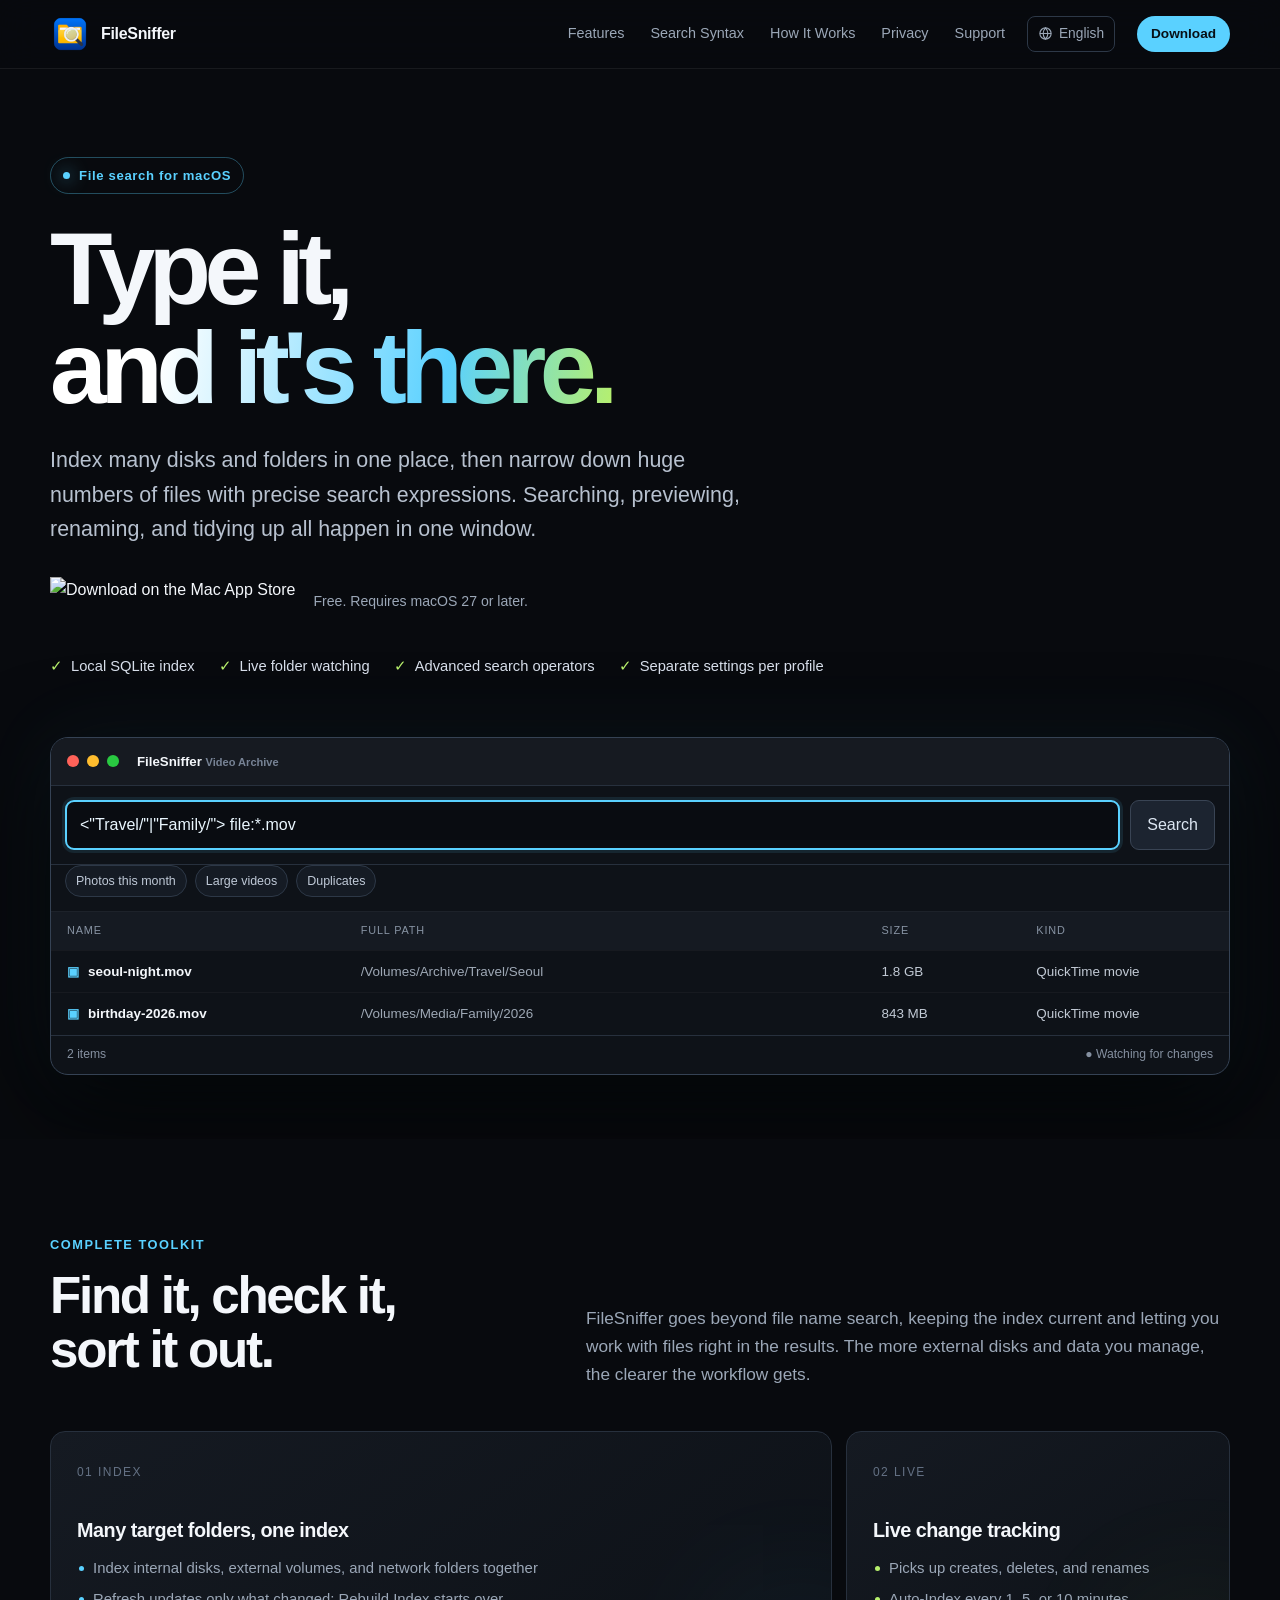
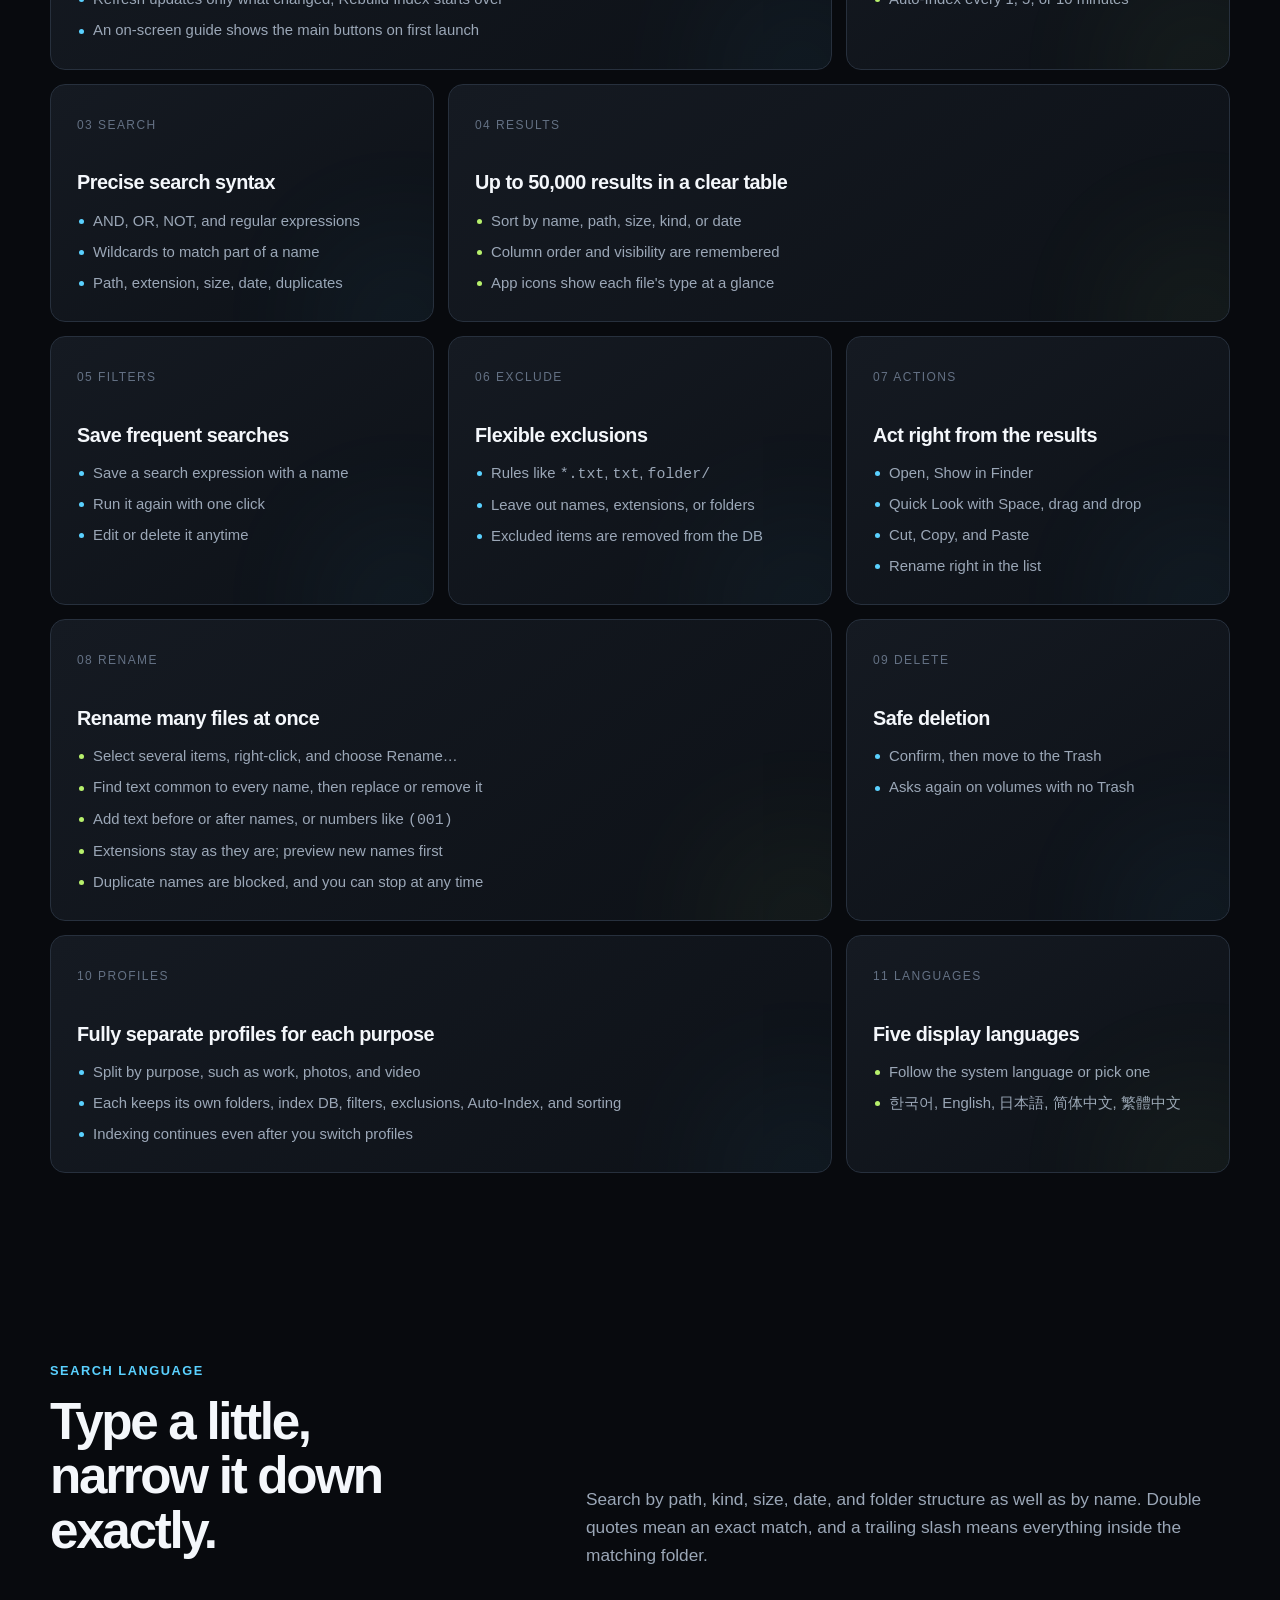
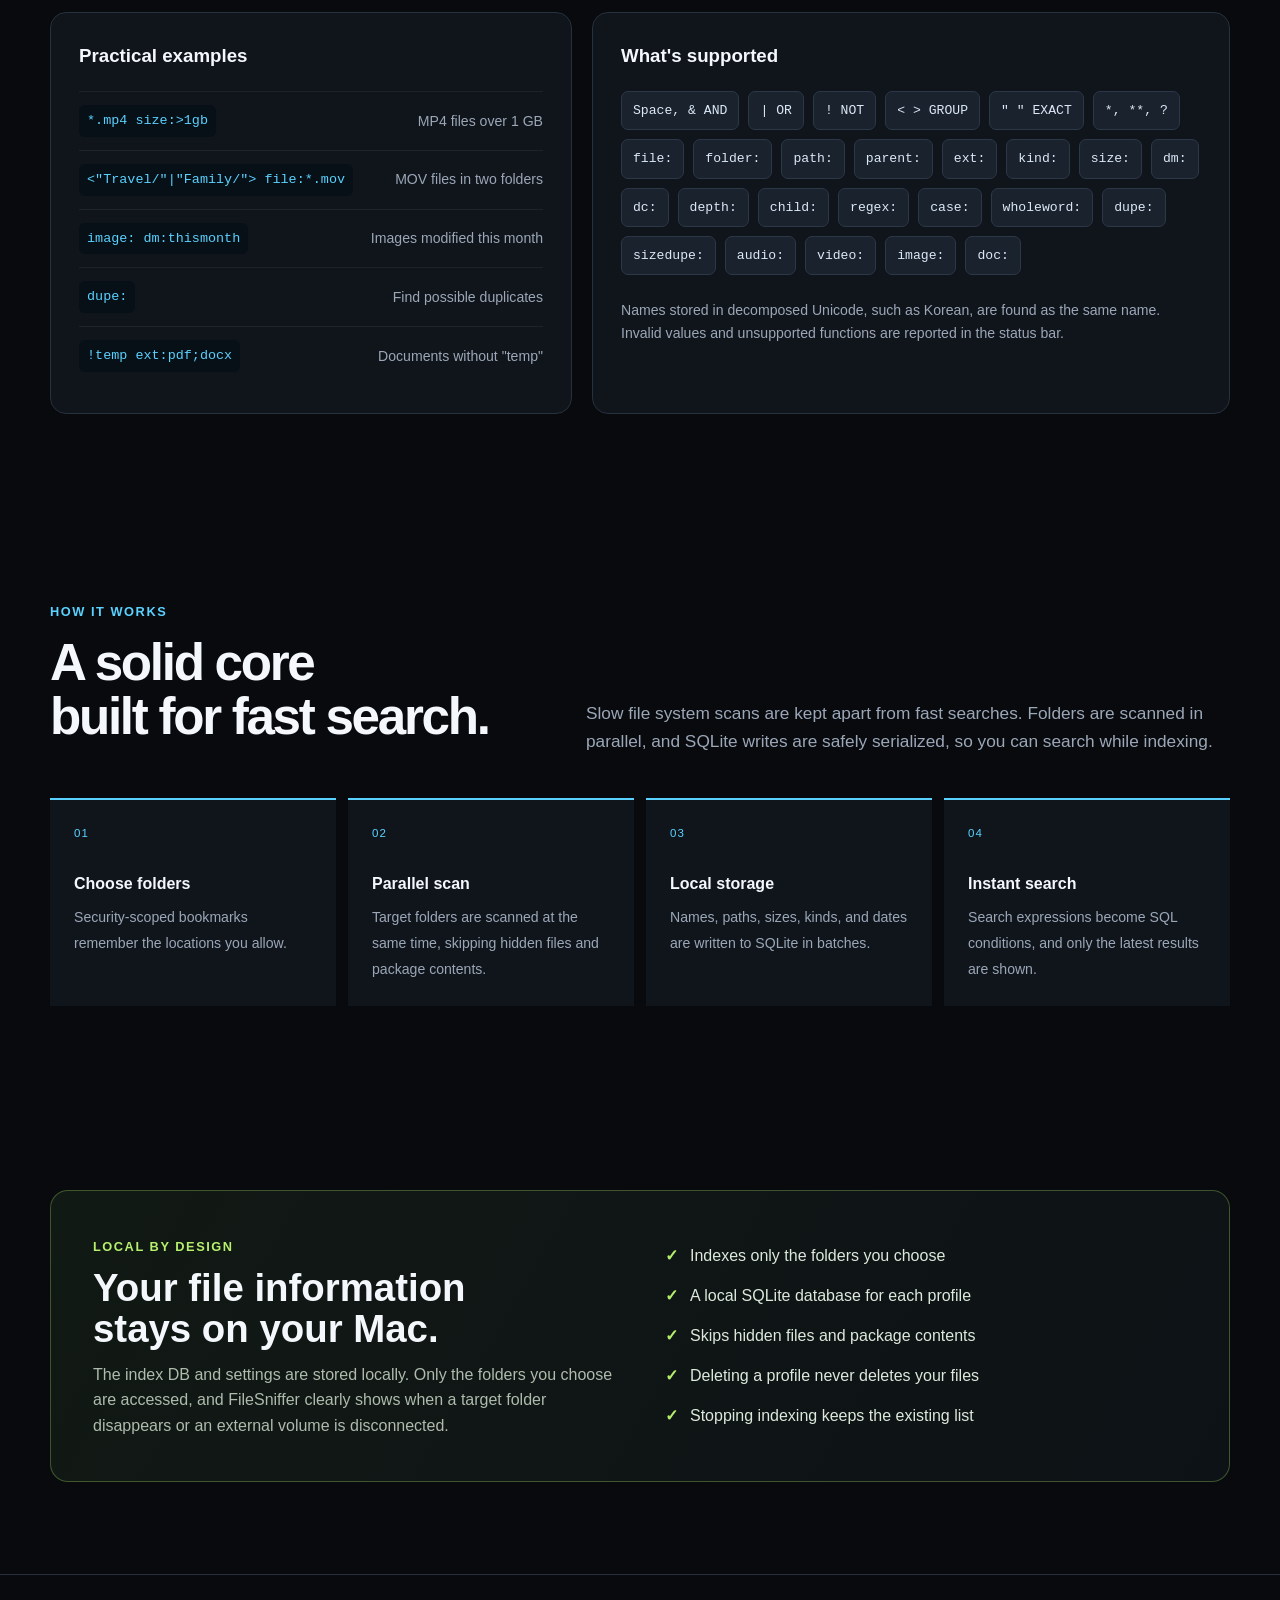
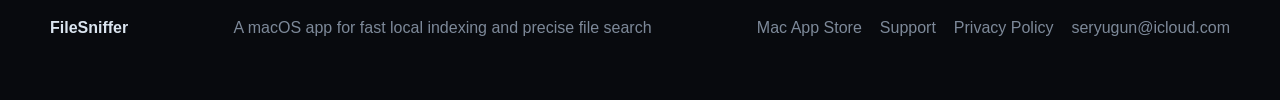
==== commit e66916c9: "Add files via upload" ====
--- a/index.html
+++ b/index.html
@@ -6,41 +6,54 @@
   <meta name="description" content="FileSniffer — 여러 폴더를 빠르게 색인하고 정교한 검색식으로 파일을 찾고 관리하는 macOS 앱">
   <meta name="theme-color" content="#0b0d12">
   <title>FileSniffer — 찾는 순간, 파일이 보입니다</title>
-  <link rel="icon" type="image/svg+xml" href="data:image/svg+xml,%3Csvg xmlns='http://www.w3.org/2000/svg' viewBox='0 0 64 64'%3E%3Crect width='64' height='64' rx='14' fill='%230b0d12'/%3E%3Cpath d='M12 22a6 6 0 016-6h12l5 6h11a6 6 0 016 6v18a6 6 0 01-6 6H18a6 6 0 01-6-6z' fill='%235ad1ff'/%3E%3Ccircle cx='40' cy='34' r='8' fill='none' stroke='%230b0d12' stroke-width='4'/%3E%3Cpath d='M46 40l7 7' stroke='%230b0d12' stroke-width='4' stroke-linecap='round'/%3E%3C/svg%3E">
-  <style>
-    :root{--bg:#080a0e;--panel:#10141b;--panel2:#151b24;--line:#27303d;--text:#f4f7fb;--muted:#9ba7b7;--cyan:#5ad1ff;--lime:#b7f06c;--orange:#ffb65a;--max:1180px;color-scheme:dark;font-family:-apple-system,BlinkMacSystemFont,"SF Pro Display","Apple SD Gothic Neo",sans-serif}
-    *{box-sizing:border-box}html{scroll-behavior:smooth}body{margin:0;background:var(--bg);color:var(--text);line-height:1.62;font-size:16px}a{color:inherit;text-decoration:none}button,input{font:inherit}button{cursor:pointer}.wrap{width:min(var(--max),calc(100% - 40px));margin:auto}
-    .nav{position:sticky;top:0;z-index:20;border-bottom:1px solid #ffffff12;background:#080a0edb;backdrop-filter:blur(18px)}.nav .wrap{height:68px;display:flex;align-items:center;justify-content:space-between}.brand{display:flex;gap:11px;align-items:center;font-weight:750;letter-spacing:-.02em}.mark{width:34px;height:34px;border-radius:10px;background:linear-gradient(145deg,var(--cyan),#4e7cff);display:grid;place-items:center;color:#071017}.mark svg{width:21px}.navlinks{display:flex;gap:26px;color:var(--muted);font-size:.9rem}.navlinks a:hover{color:var(--text)}
-    .hero{padding:88px 0 64px;overflow:hidden}.eyebrow{display:inline-flex;align-items:center;gap:9px;padding:7px 12px;border:1px solid #5ad1ff55;border-radius:999px;color:var(--cyan);font-size:.82rem;font-weight:650;letter-spacing:.05em}.eyebrow:before{content:"";width:7px;height:7px;border-radius:50%;background:var(--cyan);box-shadow:0 0 18px var(--cyan)}h1{font-size:clamp(3rem,8vw,6.8rem);line-height:.96;letter-spacing:-.065em;margin:26px 0 26px;max-width:1000px}.gradient{background:linear-gradient(100deg,#fff 20%,var(--cyan) 70%,var(--lime));-webkit-background-clip:text;color:transparent}.lead{font-size:clamp(1.08rem,2vw,1.34rem);color:#b7c1cf;max-width:690px;margin:0 0 34px}.hero-points{display:flex;flex-wrap:wrap;gap:12px 24px;color:#d7deea;font-size:.92rem}.hero-points span:before{content:"✓";color:var(--lime);margin-right:8px}
-    .app{margin-top:58px;border:1px solid #354254;border-radius:18px;background:#0e1218;box-shadow:0 35px 100px #000b,0 0 80px #5ad1ff12;overflow:hidden}.titlebar{height:48px;display:flex;align-items:center;gap:8px;padding:0 16px;border-bottom:1px solid var(--line);background:#161a21}.dot{width:12px;height:12px;border-radius:50%}.red{background:#ff6259}.yellow{background:#ffbd2e}.green{background:#29c941}.appname{margin-left:10px;font-size:.83rem;font-weight:700}.searchrow{display:flex;gap:10px;padding:14px;border-bottom:1px solid var(--line)}.searchbox{flex:1;background:#090c11;border:2px solid var(--cyan);box-shadow:0 0 0 3px #5ad1ff1a;border-radius:9px;padding:10px 13px;color:#eaf7ff;outline:none;min-width:0}.demo-btn{border:1px solid #394454;background:#1c2430;color:#dce6f2;border-radius:9px;padding:0 16px}.demo-btn:hover{border-color:var(--cyan)}.chips{padding:0 14px 14px;display:flex;gap:8px;flex-wrap:wrap}.chip{border:1px solid #2d3847;border-radius:999px;background:#151b24;color:#bfc9d7;padding:5px 10px;font-size:.78rem}.chip:hover{color:#fff;border-color:#55708c}.table{font-size:.84rem}.tr{display:grid;grid-template-columns:1.1fr 2fr .55fr .7fr;gap:16px;padding:10px 16px;border-top:1px solid #ffffff09;align-items:center}.tr.head{color:#8793a3;background:#151a22;text-transform:uppercase;font-size:.68rem;letter-spacing:.08em}.file{display:flex;gap:9px;align-items:center;font-weight:600;min-width:0}.file span:last-child,.path{white-space:nowrap;overflow:hidden;text-overflow:ellipsis}.ico{color:var(--cyan)}.path{color:#9ea8b5}.size,.kind{color:#c2cad5}.status{display:flex;justify-content:space-between;padding:9px 16px;border-top:1px solid var(--line);color:#8590a0;font-size:.76rem}.pulse{animation:pulse 1.6s ease-in-out infinite}@keyframes pulse{50%{opacity:.45}}
-    section{padding:92px 0}.section-head{display:grid;grid-template-columns:.85fr 1.15fr;gap:60px;margin-bottom:42px}.kicker{color:var(--cyan);font-size:.8rem;font-weight:750;letter-spacing:.12em;text-transform:uppercase}.section-head h2{font-size:clamp(2rem,4vw,3.5rem);line-height:1.06;letter-spacing:-.045em;margin:12px 0}.section-head p{color:var(--muted);font-size:1.08rem;margin:8px 0 0;align-self:end}.grid{display:grid;grid-template-columns:repeat(3,1fr);gap:14px}.card{min-height:230px;padding:26px;border:1px solid var(--line);border-radius:15px;background:linear-gradient(145deg,#151a22,#0d1117);position:relative;overflow:hidden}.card:after{content:"";position:absolute;inset:auto -50px -80px auto;width:160px;height:160px;border-radius:50%;background:var(--glow,var(--cyan));filter:blur(70px);opacity:.08}.num{font-variant-numeric:tabular-nums;color:#647184;font-size:.75rem;letter-spacing:.12em}.card h3{font-size:1.24rem;margin:30px 0 10px;letter-spacing:-.025em}.card p{color:var(--muted);margin:0;font-size:.93rem}.wide{grid-column:span 2}.accent{--glow:var(--lime)}
-    .syntax{display:grid;grid-template-columns:.9fr 1.1fr;gap:20px}.syntax-panel{border:1px solid var(--line);border-radius:16px;background:var(--panel);padding:28px}.syntax-panel h3{margin:0 0 20px}.example{display:flex;justify-content:space-between;gap:20px;padding:13px 0;border-top:1px solid #ffffff10;align-items:center}.example code{color:var(--cyan);background:#071017;padding:5px 8px;border-radius:6px;font-size:.84rem}.example span{color:var(--muted);font-size:.88rem;text-align:right}.tokens{display:flex;flex-wrap:wrap;gap:9px}.token{padding:8px 11px;border-radius:7px;background:#1a222d;border:1px solid #2c3848;font-family:ui-monospace,SFMono-Regular,Menlo,monospace;font-size:.82rem;color:#dce8f8}
-    .flow{display:grid;grid-template-columns:repeat(4,1fr);gap:12px;counter-reset:step}.step{counter-increment:step;padding:24px;border-top:2px solid var(--cyan);background:#10151c}.step:before{content:"0" counter(step);display:block;color:var(--cyan);font-size:.72rem;letter-spacing:.1em;margin-bottom:28px}.step strong{display:block;margin-bottom:7px}.step span{color:var(--muted);font-size:.88rem}
-    .privacy{border:1px solid #b7f06c4a;border-radius:18px;padding:42px;display:grid;grid-template-columns:1fr 1fr;gap:50px;background:linear-gradient(120deg,#111914,#0d1216)}.privacy h2{font-size:2.4rem;line-height:1.08;margin:8px 0 12px}.privacy p{color:#aebbad;margin:0}.checks{display:grid;gap:14px;align-content:center}.check{display:flex;gap:12px;color:#dce9dc}.check:before{content:"✓";color:var(--lime);font-weight:800}
-    footer{padding:40px 0 60px;border-top:1px solid var(--line);color:#7d8999}.foot{display:flex;justify-content:space-between;gap:24px}.foot strong{color:#dbe5f0}.footlinks{display:flex;flex-wrap:wrap;gap:18px}.footlinks a:hover{color:var(--text)}.reveal{opacity:0;transform:translateY(16px);transition:.6s ease}.reveal.on{opacity:1;transform:none}
-    @media(max-width:820px){.navlinks{display:none}.hero{padding-top:64px}.section-head,.syntax,.privacy{grid-template-columns:1fr;gap:22px}.grid{grid-template-columns:1fr}.wide{grid-column:auto}.flow{grid-template-columns:1fr 1fr}.tr{grid-template-columns:1fr 1.4fr}.tr>:nth-child(3),.tr>:nth-child(4){display:none}.app{margin-inline:-10px}.privacy{padding:28px}.foot{flex-direction:column}}
-    @media(max-width:520px){.wrap{width:min(100% - 24px,var(--max))}h1{font-size:3.3rem}.hero-points{display:grid}.searchrow{flex-direction:column}.demo-btn{padding:10px}.flow{grid-template-columns:1fr}.example{align-items:flex-start;flex-direction:column}.example span{text-align:left}.status span:last-child{display:none}}
-    @media(prefers-reduced-motion:reduce){html{scroll-behavior:auto}.pulse{animation:none}.reveal{opacity:1;transform:none;transition:none}}
-  </style>
+  <script>
+    // 처음 들어온 방문자는 브라우저 언어에 맞는 페이지로 보낸다. 언어 메뉴에서 고른 적이 있으면 그 언어를 따른다.
+    // 언어 메뉴의 한국어 링크는 ?lang=ko를 붙인다. 저장소(localStorage)를 쓸 수 없는 환경
+    // (file://로 연 경우, 개인 정보 보호 모드 등)에서도 다시 다른 언어로 돌려보내지 않기 위해서다.
+    (() => {
+      const pages = { ko: '', en: 'en.html', ja: 'ja.html', 'zh-Hans': 'zh-hans.html', 'zh-Hant': 'zh-hant.html' };
+      const asked = new URLSearchParams(location.search).get('lang');
+      if (asked === 'ko') { try { localStorage.setItem('fs-lang', 'ko'); } catch (e) {} return; }
+      let saved; try { saved = localStorage.getItem('fs-lang'); } catch (e) {}
+      let lang = saved;
+      if (!lang) {
+        const l = ((navigator.languages && navigator.languages[0]) || navigator.language || '').toLowerCase();
+        lang = l.startsWith('ko') ? 'ko' : l.startsWith('ja') ? 'ja' : /^zh-(hant|tw|hk|mo)/.test(l) ? 'zh-Hant' : l.startsWith('zh') ? 'zh-Hans' : 'en';
+      }
+      if (pages[lang]) location.replace(pages[lang] + location.hash);
+    })();
+  </script>
+  <link rel="alternate" hreflang="ko" href="https://seryugun.github.io/filesniffer/">
+  <link rel="alternate" hreflang="en" href="https://seryugun.github.io/filesniffer/en.html">
+  <link rel="alternate" hreflang="ja" href="https://seryugun.github.io/filesniffer/ja.html">
+  <link rel="alternate" hreflang="zh-Hans" href="https://seryugun.github.io/filesniffer/zh-hans.html">
+  <link rel="alternate" hreflang="zh-Hant" href="https://seryugun.github.io/filesniffer/zh-hant.html">
+  <link rel="alternate" hreflang="x-default" href="https://seryugun.github.io/filesniffer/en.html">
+  <link rel="icon" type="image/png" href="favicon.png">
+  <link rel="apple-touch-icon" href="icon.png">
+  <link rel="stylesheet" href="home.css">
 </head>
 <body>
-  <nav class="nav"><div class="wrap"><a class="brand" href="#top"><span class="mark" aria-hidden="true"><svg viewBox="0 0 24 24" fill="none"><path d="M3 7.5h7l2 2h9v9.5a2 2 0 0 1-2 2H5a2 2 0 0 1-2-2z" fill="currentColor"/><circle cx="15" cy="14" r="3.5" stroke="#071017" stroke-width="2"/><path d="m17.5 16.5 3 3" stroke="#071017" stroke-width="2" stroke-linecap="round"/></svg></span>FileSniffer</a><div class="navlinks"><a href="#features">기능</a><a href="#syntax">검색 문법</a><a href="#workflow">작동 방식</a><a href="#privacy">개인정보</a><a href="support.html">지원</a></div></div></nav>
+  <nav class="nav"><div class="wrap"><a class="brand" href="#top"><img class="mark" src="icon.png" alt="" width="40" height="40">FileSniffer</a><div class="nav-right"><div class="navlinks"><a href="#features">기능</a><a href="#syntax">검색 문법</a><a href="#workflow">작동 방식</a><a href="#privacy">개인정보</a><a href="support.html#ko">지원</a></div><details class="lang"><summary aria-label="언어"><svg viewBox="0 0 24 24" fill="none" stroke="currentColor" stroke-width="1.8" aria-hidden="true"><circle cx="12" cy="12" r="9"/><path d="M3 12h18M12 3c2.5 2.7 3.8 5.7 3.8 9s-1.3 6.3-3.8 9c-2.5-2.7-3.8-5.7-3.8-9S9.5 5.7 12 3z"/></svg>한국어</summary><div class="lang-menu"><a href="index.html?lang=ko" hreflang="ko" lang="ko" aria-current="page">한국어</a><a href="en.html" hreflang="en" lang="en">English</a><a href="ja.html" hreflang="ja" lang="ja">日本語</a><a href="zh-hans.html" hreflang="zh-Hans" lang="zh-Hans">简体中文</a><a href="zh-hant.html" hreflang="zh-Hant" lang="zh-Hant">繁體中文</a></div></details><a class="nav-store" data-appstore href="https://apps.apple.com/app/filesniffer/id6819963720?mt=12">다운로드</a></div></div></nav>
   <main id="top">
-    <header class="hero"><div class="wrap"><span class="eyebrow">macOS 파일 검색 도구</span><h1>찾는 순간,<br><span class="gradient">파일이 보입니다.</span></h1><p class="lead">여러 디스크와 폴더를 한곳에 색인하고, 정교한 검색식으로 수많은 파일을 빠르게 좁혀 보세요. 검색부터 미리보기, 이름 변경, 정리까지 하나의 창에서 이어집니다.</p><div class="hero-points"><span>로컬 SQLite 색인</span><span>실시간 폴더 감시</span><span>고급 검색 연산자</span><span>프로필별 독립 설정</span></div>
-      <div class="app" aria-label="FileSniffer 검색 화면 데모"><div class="titlebar"><span class="dot red"></span><span class="dot yellow"></span><span class="dot green"></span><span class="appname">FileSniffer <small style="color:#778395">영상 보관함</small></span></div><div class="searchrow"><input id="demo-search" class="searchbox" value='&lt;"여행/"|"가족/"&gt; file:*.mov' aria-label="검색식 데모"><button class="demo-btn" id="demo-run">검색</button></div><div class="chips"><button class="chip" data-query='image: dm:thismonth'>이번 달 사진</button><button class="chip" data-query='size:&gt;1gb video:'>대용량 영상</button><button class="chip" data-query='dupe:'>중복 파일</button></div><div class="table"><div class="tr head"><span>파일 이름</span><span>전체 경로</span><span>크기</span><span>형식</span></div><div class="tr result"><div class="file"><span class="ico">▣</span><span>seoul-night.mov</span></div><span class="path">/Volumes/Archive/여행/Seoul</span><span class="size">1.8 GB</span><span class="kind">QuickTime 영상</span></div><div class="tr result"><div class="file"><span class="ico">▣</span><span>birthday-2026.mov</span></div><span class="path">/Volumes/Media/가족/2026</span><span class="size">843 MB</span><span class="kind">QuickTime 영상</span></div></div><div class="status"><span id="result-count">2개 항목</span><span><span class="pulse">●</span> 변경 사항 감시 중</span></div></div>
+    <header class="hero"><div class="wrap"><span class="eyebrow">macOS 파일 검색 도구</span><h1>찾는 순간,<br><span class="gradient">파일이 보입니다.</span></h1><p class="lead">여러 디스크와 폴더를 한곳에 색인하고, 정교한 검색식으로 수많은 파일을 빠르게 좁혀 보세요. 검색부터 미리보기, 이름 변경, 정리까지 하나의 창에서 이어집니다.</p>
+      <div class="store"><a data-appstore href="https://apps.apple.com/app/filesniffer/id6819963720?mt=12"><img src="https://toolbox.marketingtools.apple.com/api/badges/download-on-the-mac-app-store/black/ko-kr" alt="Mac App Store에서 다운로드" height="48"></a><span class="store-note">무료, macOS 27 이상</span></div>
+      <div class="hero-points"><span>로컬 SQLite 색인</span><span>실시간 폴더 감시</span><span>고급 검색 연산자</span><span>프로필별 독립 설정</span></div>
+      <div class="app" aria-label="FileSniffer 검색 화면 데모"><div class="titlebar"><span class="dot red"></span><span class="dot yellow"></span><span class="dot green"></span><span class="appname">FileSniffer <small style="color:#778395">영상 보관함</small></span></div><div class="searchrow"><input id="demo-search" class="searchbox" value='&lt;"여행/"|"가족/"&gt; file:*.mov' aria-label="검색식 데모"><button class="demo-btn" id="demo-run">검색</button></div><div class="chips"><button class="chip" data-query='image: dm:thismonth'>이번 달 사진</button><button class="chip" data-query='size:&gt;1gb video:'>대용량 영상</button><button class="chip" data-query='dupe:'>중복 파일</button></div><div class="table"><div class="tr head"><span>파일 이름</span><span>전체 경로</span><span>크기</span><span>형식</span></div><div class="tr result"><div class="file"><span class="ico">▣</span><span>seoul-night.mov</span></div><span class="path">/Volumes/Archive/여행/Seoul</span><span class="size">1.8 GB</span><span class="kind">QuickTime 영상</span></div><div class="tr result"><div class="file"><span class="ico">▣</span><span>birthday-2026.mov</span></div><span class="path">/Volumes/Media/가족/2026</span><span class="size">843 MB</span><span class="kind">QuickTime 영상</span></div></div><div class="status"><span id="result-count" data-searching="검색 중…" data-found="2개 항목" data-dupe="중복 후보 2개">2개 항목</span><span><span class="pulse">●</span> 변경 사항 감시 중</span></div></div>
     </div></header>
 
     <section id="features"><div class="wrap reveal"><div class="section-head"><div><span class="kicker">Complete toolkit</span><h2>찾고, 확인하고,<br>바로 정리하세요.</h2></div><p>단순한 파일명 검색을 넘어 색인 유지와 파일 작업까지 연결했습니다. 외장 디스크가 많거나 대규모 자료를 관리할수록 더 선명한 작업 흐름을 제공합니다.</p></div><div class="grid">
-      <article class="card wide"><span class="num">01 INDEX</span><h3>여러 대상 폴더를 하나의 색인으로</h3><p>내장 디스크, 외장 볼륨, 네트워크 위치에서 원하는 폴더를 여러 개 추가합니다. 새 항목과 사라진 항목만 반영하는 최신 갱신, DB를 비우고 다시 만드는 전체 색인을 모두 지원합니다.</p></article>
-      <article class="card accent"><span class="num">02 LIVE</span><h3>실시간 변경 감지</h3><p>선택한 폴더를 재귀적으로 감시해 생성, 삭제, 이름 변경, 수정을 색인에 반영합니다. 1분, 5분, 10분 또는 사용자 지정 간격의 자동 갱신도 제공합니다.</p></article>
-      <article class="card"><span class="num">03 SEARCH</span><h3>정교한 검색 문법</h3><p>AND, OR, NOT, 묶기, 정확 일치, 와일드카드, 정규식, 경로와 확장자, 크기와 날짜, 중복 탐색까지 하나의 검색창에서 조합합니다.</p></article>
-      <article class="card wide accent"><span class="num">04 RESULTS</span><h3>최대 20,000개 결과를 읽기 좋은 표로</h3><p>파일 이름, 전체 경로, 크기, 형식, 생성 날짜와 수정 날짜를 정렬합니다. 열 순서와 표시 여부는 그대로 기억되며, 파일은 기본 앱 아이콘으로 빠르게 구분됩니다.</p></article>
-      <article class="card"><span class="num">05 FILTERS</span><h3>자주 쓰는 검색식 저장</h3><p>검색식을 이름과 함께 저장해 한 번에 다시 실행하고, 필요할 때 수정하거나 삭제합니다.</p></article>
-      <article class="card"><span class="num">06 EXCLUDE</span><h3>유연한 제외 규칙</h3><p><code>*.txt</code>, <code>txt</code>, <code>폴더명/</code>처럼 파일명, 확장자, 폴더 규칙을 지정합니다. 제외 항목은 DB에서도 즉시 정리됩니다.</p></article>
-      <article class="card"><span class="num">07 ACTIONS</span><h3>검색 결과에서 바로 작업</h3><p>열기, Finder에서 보기, Space 빠른 보기, 드래그 앤 드롭, 인라인 이름 변경, 공통 앞부분을 바꾸는 일괄 이름 변경을 지원합니다.</p></article>
-      <article class="card"><span class="num">08 DELETE</span><h3>안전한 삭제 흐름</h3><p>선택한 항목을 확인 후 휴지통으로 이동합니다. 볼륨에 휴지통이 없을 때만 별도 확인을 거쳐 즉시 삭제합니다.</p></article>
-      <article class="card wide"><span class="num">09 PROFILES</span><h3>목적별로 완전히 분리된 프로필</h3><p>업무, 사진, 영상처럼 프로필을 나누면 대상 폴더, 색인 DB, 저장 필터, 제외 규칙, 자동 갱신 주기와 정렬 상태가 각각 독립적으로 유지됩니다. 다른 프로필의 색인 작업은 전환 후에도 이어집니다.</p></article>
-      <article class="card accent"><span class="num">10 LANGUAGES</span><h3>다섯 가지 표시 언어</h3><p>시스템 설정, 한국어, English, 日本語, 简体中文, 繁體中文 중에서 앱 언어를 선택할 수 있습니다.</p></article>
+      <article class="card wide"><span class="num">01 INDEX</span><h3>여러 대상 폴더를 하나의 색인으로</h3><ul><li>내장 디스크, 외장 볼륨, 네트워크 폴더를 함께 색인</li><li>새로 고침은 바뀐 항목만, 전체 색인은 처음부터 다시</li><li>처음 실행하면 화면 안내로 주요 버튼 소개</li></ul></article>
+      <article class="card accent"><span class="num">02 LIVE</span><h3>실시간 변경 감지</h3><ul><li>생성, 삭제, 이름 변경, 수정 즉시 반영</li><li>1분, 5분, 10분 등 주기별 자동 색인</li></ul></article>
+      <article class="card"><span class="num">03 SEARCH</span><h3>정교한 검색 문법</h3><ul><li>AND, OR, NOT과 정규식</li><li>와일드카드로 이름 일부 검색</li><li>경로, 확장자, 크기, 날짜, 중복 조건</li></ul></article>
+      <article class="card wide accent"><span class="num">04 RESULTS</span><h3>최대 50,000개 결과를 읽기 좋은 표로</h3><ul><li>이름, 경로, 크기, 형식, 날짜로 정렬</li><li>열 순서와 표시 여부 기억</li><li>앱 아이콘으로 파일 종류를 한눈에</li></ul></article>
+      <article class="card"><span class="num">05 FILTERS</span><h3>자주 쓰는 검색식 저장</h3><ul><li>검색식에 이름을 붙여 저장</li><li>클릭 한 번으로 다시 검색</li><li>언제든 수정, 삭제</li></ul></article>
+      <article class="card"><span class="num">06 EXCLUDE</span><h3>유연한 제외 규칙</h3><ul><li><code>*.txt</code>, <code>txt</code>, <code>폴더명/</code> 형식 지원</li><li>파일명, 확장자, 폴더 단위로 제외</li><li>제외한 항목은 DB에서도 바로 정리</li></ul></article>
+      <article class="card"><span class="num">07 ACTIONS</span><h3>검색 결과에서 바로 작업</h3><ul><li>열기, Finder에서 보기</li><li>Space로 빠른 보기, 드래그 앤 드롭</li><li>잘라내기, 복사, 붙여넣기</li><li>목록에서 바로 이름 고치기</li></ul></article>
+      <article class="card wide accent"><span class="num">08 RENAME</span><h3>여러 파일 이름을 한 번에 바꾸기</h3><ul><li>여러 항목 선택 후 우클릭 → 이름 변경</li><li>모든 이름에 들어 있는 공통 문구를 찾아 바꾸거나 지우기</li><li>이름 앞뒤에 문구 붙이기, <code>(001)</code> 같은 번호 매기기</li><li>확장자는 그대로, 바뀔 이름은 미리 확인</li><li>겹치는 이름은 미리 차단, 진행 중에도 언제든 중지</li></ul></article>
+      <article class="card"><span class="num">09 DELETE</span><h3>안전한 삭제 흐름</h3><ul><li>확인 후 휴지통으로 이동</li><li>휴지통이 없는 볼륨은 한 번 더 확인</li></ul></article>
+      <article class="card wide"><span class="num">10 PROFILES</span><h3>목적별로 완전히 분리된 프로필</h3><ul><li>업무, 사진, 영상처럼 용도별로 나누기</li><li>대상 폴더, 색인 DB, 필터, 제외 규칙, 자동 색인 주기, 정렬을 따로 저장</li><li>다른 프로필로 바꿔도 진행 중인 색인은 계속</li></ul></article>
+      <article class="card accent"><span class="num">11 LANGUAGES</span><h3>다섯 가지 표시 언어</h3><ul><li>시스템 언어 따르기 또는 직접 선택</li><li>한국어, English, 日本語, 简体中文, 繁體中文</li></ul></article>
     </div></div></section>
 
     <section id="syntax"><div class="wrap reveal"><div class="section-head"><div><span class="kicker">Search language</span><h2>짧게 입력하고,<br>정확하게 좁히세요.</h2></div><p>파일명뿐 아니라 경로, 유형, 크기, 날짜와 디렉터리 구조를 조건으로 사용할 수 있습니다. 큰따옴표는 정확 일치, 끝의 슬래시는 일치한 폴더 아래의 항목을 뜻합니다.</p></div><div class="syntax"><div class="syntax-panel"><h3>실용적인 검색 예시</h3><div class="example"><code>*.mp4 size:&gt;1gb</code><span>1GB보다 큰 MP4</span></div><div class="example"><code>&lt;"여행/"|"가족/"&gt; file:*.mov</code><span>두 폴더 아래 MOV 파일</span></div><div class="example"><code>image: dm:thismonth</code><span>이번 달 수정한 이미지</span></div><div class="example"><code>dupe:</code><span>중복 후보 찾기</span></div><div class="example"><code>!temp ext:pdf;docx</code><span>temp를 제외한 문서</span></div></div><div class="syntax-panel"><h3>지원 범위</h3><div class="tokens"><span class="token">공백, &amp; AND</span><span class="token">| OR</span><span class="token">! NOT</span><span class="token">&lt; &gt; GROUP</span><span class="token">" " EXACT</span><span class="token">*, **, ?</span><span class="token">file:</span><span class="token">folder:</span><span class="token">path:</span><span class="token">parent:</span><span class="token">ext:</span><span class="token">kind:</span><span class="token">size:</span><span class="token">dm:</span><span class="token">dc:</span><span class="token">depth:</span><span class="token">child:</span><span class="token">regex:</span><span class="token">case:</span><span class="token">wholeword:</span><span class="token">dupe:</span><span class="token">sizedupe:</span><span class="token">audio:</span><span class="token">video:</span><span class="token">image:</span><span class="token">doc:</span></div><p style="color:var(--muted);font-size:.88rem;margin:24px 0 0">한글 파일명은 디스크의 유니코드 저장 방식이 달라도 같은 이름으로 검색됩니다. 잘못된 값이나 지원하지 않는 함수는 상태 표시줄에서 알려 줍니다.</p></div></div></div></section>
@@ -49,13 +62,7 @@
 
     <section id="privacy"><div class="wrap reveal"><div class="privacy"><div><span class="kicker" style="color:var(--lime)">Local by design</span><h2>파일 정보는<br>Mac 안에 머뭅니다.</h2><p>색인 DB와 설정은 로컬에 저장됩니다. 사용자가 선택한 폴더만 접근하며, 대상 폴더가 사라지거나 외장 볼륨이 분리되면 상태를 명확하게 표시합니다.</p></div><div class="checks"><div class="check">사용자가 선택한 폴더만 색인</div><div class="check">프로필별 로컬 SQLite 데이터베이스</div><div class="check">숨김 파일과 패키지 내부 제외</div><div class="check">원본 파일을 지우지 않는 프로필 삭제</div><div class="check">색인을 중간에 멈춰도 기존 목록은 그대로 유지</div></div></div></div></section>
   </main>
-  <footer><div class="wrap foot"><strong>FileSniffer</strong><span>빠른 로컬 색인과 정교한 파일 검색을 위한 macOS 앱</span><span class="footlinks"><a href="support.html">지원</a><a href="privacy.html">개인정보 처리방침</a><a href="mailto:seryugun@icloud.com">seryugun@icloud.com</a></span></div></footer>
-  <script>
-    const input=document.querySelector('#demo-search'),count=document.querySelector('#result-count');
-    document.querySelectorAll('[data-query]').forEach(b=>b.addEventListener('click',()=>{input.value=b.dataset.query;run()}));
-    document.querySelector('#demo-run').addEventListener('click',run);input.addEventListener('keydown',e=>{if(e.key==='Enter')run()});
-    function run(){const rows=document.querySelectorAll('.result');rows.forEach(r=>{r.style.opacity='.25';r.style.transform='translateY(3px)'});count.textContent='검색 중…';setTimeout(()=>{rows.forEach(r=>{r.style.opacity='1';r.style.transform='none'});count.textContent=input.value.includes('dupe')?'중복 후보 2개':'2개 항목'},350)}
-    const observer=new IntersectionObserver(es=>es.forEach(e=>{if(e.isIntersecting)e.target.classList.add('on')}),{threshold:.12});document.querySelectorAll('.reveal').forEach(el=>observer.observe(el));
-  </script>
+  <footer><div class="wrap foot"><strong>FileSniffer</strong><span>빠른 로컬 색인과 정교한 파일 검색을 위한 macOS 앱</span><span class="footlinks"><a data-appstore href="https://apps.apple.com/app/filesniffer/id6819963720?mt=12">Mac App Store</a><a href="support.html#ko">지원</a><a href="privacy.html#ko">개인정보 처리방침</a><a href="mailto:seryugun@icloud.com">seryugun@icloud.com</a></span></div></footer>
+  <script src="site.js"></script>
 </body>
 </html>
--- a/home.css
+++ b/home.css
@@ -0,0 +1,19 @@
+:root{--bg:#080a0e;--panel:#10141b;--panel2:#151b24;--line:#27303d;--text:#f4f7fb;--muted:#9ba7b7;--cyan:#5ad1ff;--lime:#b7f06c;--orange:#ffb65a;--max:1180px;color-scheme:dark;font-family:-apple-system,BlinkMacSystemFont,"SF Pro Display","Apple SD Gothic Neo","Hiragino Sans","PingFang SC","PingFang TC",sans-serif}
+:lang(ja){font-family:-apple-system,BlinkMacSystemFont,"Hiragino Sans","Hiragino Kaku Gothic ProN",sans-serif}
+:lang(zh-Hans){font-family:-apple-system,BlinkMacSystemFont,"PingFang SC",sans-serif}
+:lang(zh-Hant){font-family:-apple-system,BlinkMacSystemFont,"PingFang TC",sans-serif}
+*{box-sizing:border-box}html{scroll-behavior:smooth}body{margin:0;background:var(--bg);color:var(--text);line-height:1.62;font-size:16px}a{color:inherit;text-decoration:none}button,input{font:inherit}button{cursor:pointer}.wrap{width:min(var(--max),calc(100% - 40px));margin:auto}
+.nav{position:sticky;top:0;z-index:20;border-bottom:1px solid #ffffff12;background:#080a0edb;backdrop-filter:blur(18px)}.nav .wrap{height:68px;display:flex;align-items:center;justify-content:space-between}.brand{display:flex;gap:11px;align-items:center;font-weight:750;letter-spacing:-.02em}.mark{width:40px;height:40px;display:block}.navlinks{display:flex;gap:26px;color:var(--muted);font-size:.9rem}.navlinks a:hover{color:var(--text)}
+.nav-right{display:flex;align-items:center;gap:22px}.nav-store{padding:7px 14px;border-radius:999px;background:var(--cyan);color:#071017;font-size:.85rem;font-weight:700;white-space:nowrap}.nav-store:hover{background:#8fe0ff}
+.lang{position:relative;font-size:.86rem;color:var(--muted)}.lang summary{list-style:none;cursor:pointer;padding:6px 10px;border:1px solid #2d3847;border-radius:8px;display:flex;gap:6px;align-items:center;white-space:nowrap}.lang summary::-webkit-details-marker{display:none}.lang summary svg{width:15px;height:15px}.lang summary:hover,.lang[open] summary{color:var(--text);border-color:#55708c}.lang-menu{position:absolute;right:0;top:calc(100% + 8px);min-width:150px;padding:6px;border:1px solid var(--line);border-radius:10px;background:#10141b;box-shadow:0 18px 50px #000a;display:grid}.lang-menu a{padding:7px 10px;border-radius:6px;color:#c9d3df}.lang-menu a:hover{background:#1a222d;color:#fff}.lang-menu a[aria-current]{color:var(--cyan)}
+.hero{padding:88px 0 64px;overflow:hidden}.eyebrow{display:inline-flex;align-items:center;gap:9px;padding:7px 12px;border:1px solid #5ad1ff55;border-radius:999px;color:var(--cyan);font-size:.82rem;font-weight:650;letter-spacing:.05em}.eyebrow:before{content:"";width:7px;height:7px;border-radius:50%;background:var(--cyan);box-shadow:0 0 18px var(--cyan)}h1{font-size:clamp(3rem,8vw,6.8rem);line-height:.96;letter-spacing:-.065em;margin:26px 0 26px;max-width:1000px}.gradient{background:linear-gradient(100deg,#fff 20%,var(--cyan) 70%,var(--lime));-webkit-background-clip:text;color:transparent}.lead{font-size:clamp(1.08rem,2vw,1.34rem);color:#b7c1cf;max-width:690px;margin:0 0 30px}.hero-points{display:flex;flex-wrap:wrap;gap:12px 24px;color:#d7deea;font-size:.92rem}.hero-points span:before{content:"✓";color:var(--lime);margin-right:8px}
+.store{display:flex;flex-wrap:wrap;align-items:center;gap:12px 18px;margin:0 0 30px}.store img{height:48px;width:auto;display:block}.store a:hover img{opacity:.85}.store-note{color:var(--muted);font-size:.88rem}
+.app{margin-top:58px;border:1px solid #354254;border-radius:18px;background:#0e1218;box-shadow:0 35px 100px #000b,0 0 80px #5ad1ff12;overflow:hidden}.titlebar{height:48px;display:flex;align-items:center;gap:8px;padding:0 16px;border-bottom:1px solid var(--line);background:#161a21}.dot{width:12px;height:12px;border-radius:50%}.red{background:#ff6259}.yellow{background:#ffbd2e}.green{background:#29c941}.appname{margin-left:10px;font-size:.83rem;font-weight:700}.searchrow{display:flex;gap:10px;padding:14px;border-bottom:1px solid var(--line)}.searchbox{flex:1;background:#090c11;border:2px solid var(--cyan);box-shadow:0 0 0 3px #5ad1ff1a;border-radius:9px;padding:10px 13px;color:#eaf7ff;outline:none;min-width:0}.demo-btn{border:1px solid #394454;background:#1c2430;color:#dce6f2;border-radius:9px;padding:0 16px}.demo-btn:hover{border-color:var(--cyan)}.chips{padding:0 14px 14px;display:flex;gap:8px;flex-wrap:wrap}.chip{border:1px solid #2d3847;border-radius:999px;background:#151b24;color:#bfc9d7;padding:5px 10px;font-size:.78rem}.chip:hover{color:#fff;border-color:#55708c}.table{font-size:.84rem}.tr{display:grid;grid-template-columns:1.1fr 2fr .55fr .7fr;gap:16px;padding:10px 16px;border-top:1px solid #ffffff09;align-items:center}.tr.head{color:#8793a3;background:#151a22;text-transform:uppercase;font-size:.68rem;letter-spacing:.08em}.file{display:flex;gap:9px;align-items:center;font-weight:600;min-width:0}.file span:last-child,.path{white-space:nowrap;overflow:hidden;text-overflow:ellipsis}.ico{color:var(--cyan)}.path{color:#9ea8b5}.size,.kind{color:#c2cad5}.status{display:flex;justify-content:space-between;padding:9px 16px;border-top:1px solid var(--line);color:#8590a0;font-size:.76rem}.pulse{animation:pulse 1.6s ease-in-out infinite}@keyframes pulse{50%{opacity:.45}}
+section{padding:92px 0}.section-head{display:grid;grid-template-columns:.85fr 1.15fr;gap:60px;margin-bottom:42px}.kicker{color:var(--cyan);font-size:.8rem;font-weight:750;letter-spacing:.12em;text-transform:uppercase}.section-head h2{font-size:clamp(2rem,4vw,3.5rem);line-height:1.06;letter-spacing:-.045em;margin:12px 0}.section-head p{color:var(--muted);font-size:1.08rem;margin:8px 0 0;align-self:end}.grid{display:grid;grid-template-columns:repeat(3,1fr);gap:14px}.card{min-height:230px;padding:26px;border:1px solid var(--line);border-radius:15px;background:linear-gradient(145deg,#151a22,#0d1117);position:relative;overflow:hidden}.card:after{content:"";position:absolute;inset:auto -50px -80px auto;width:160px;height:160px;border-radius:50%;background:var(--glow,var(--cyan));filter:blur(70px);opacity:.08}.num{font-variant-numeric:tabular-nums;color:#647184;font-size:.75rem;letter-spacing:.12em}.card h3{font-size:1.24rem;margin:30px 0 10px;letter-spacing:-.025em}.card p{color:var(--muted);margin:0;font-size:.93rem}.card ul{list-style:none;margin:0;padding:0;display:grid;gap:7px;color:var(--muted);font-size:.93rem;word-break:keep-all}.card li{position:relative;padding-left:16px}.card li:before{content:"";position:absolute;left:2px;top:.68em;width:5px;height:5px;border-radius:50%;background:var(--glow,var(--cyan))}.wide{grid-column:span 2}.accent{--glow:var(--lime)}
+.syntax{display:grid;grid-template-columns:.9fr 1.1fr;gap:20px}.syntax-panel{border:1px solid var(--line);border-radius:16px;background:var(--panel);padding:28px}.syntax-panel h3{margin:0 0 20px}.example{display:flex;justify-content:space-between;gap:20px;padding:13px 0;border-top:1px solid #ffffff10;align-items:center}.example code{color:var(--cyan);background:#071017;padding:5px 8px;border-radius:6px;font-size:.84rem}.example span{color:var(--muted);font-size:.88rem;text-align:right}.tokens{display:flex;flex-wrap:wrap;gap:9px}.token{padding:8px 11px;border-radius:7px;background:#1a222d;border:1px solid #2c3848;font-family:ui-monospace,SFMono-Regular,Menlo,monospace;font-size:.82rem;color:#dce8f8}
+.flow{display:grid;grid-template-columns:repeat(4,1fr);gap:12px;counter-reset:step}.step{counter-increment:step;padding:24px;border-top:2px solid var(--cyan);background:#10151c}.step:before{content:"0" counter(step);display:block;color:var(--cyan);font-size:.72rem;letter-spacing:.1em;margin-bottom:28px}.step strong{display:block;margin-bottom:7px}.step span{color:var(--muted);font-size:.88rem}
+.privacy{border:1px solid #b7f06c4a;border-radius:18px;padding:42px;display:grid;grid-template-columns:1fr 1fr;gap:50px;background:linear-gradient(120deg,#111914,#0d1216)}.privacy h2{font-size:2.4rem;line-height:1.08;margin:8px 0 12px}.privacy p{color:#aebbad;margin:0}.checks{display:grid;gap:14px;align-content:center}.check{display:flex;gap:12px;color:#dce9dc}.check:before{content:"✓";color:var(--lime);font-weight:800}
+footer{padding:40px 0 60px;border-top:1px solid var(--line);color:#7d8999}.foot{display:flex;justify-content:space-between;gap:24px}.foot strong{color:#dbe5f0}.footlinks{display:flex;flex-wrap:wrap;gap:18px}.footlinks a:hover{color:var(--text)}.reveal{opacity:0;transform:translateY(16px);transition:.6s ease}.reveal.on{opacity:1;transform:none}
+@media(max-width:820px){.navlinks{display:none}.hero{padding-top:64px}.section-head,.syntax,.privacy{grid-template-columns:1fr;gap:22px}.grid{grid-template-columns:1fr}.wide{grid-column:auto}.flow{grid-template-columns:1fr 1fr}.tr{grid-template-columns:1fr 1.4fr}.tr>:nth-child(3),.tr>:nth-child(4){display:none}.app{margin-inline:-10px}.privacy{padding:28px}.foot{flex-direction:column}}
+@media(max-width:520px){.wrap{width:min(100% - 24px,var(--max))}h1{font-size:3.3rem}.hero-points{display:grid}.searchrow{flex-direction:column}.demo-btn{padding:10px}.flow{grid-template-columns:1fr}.example{align-items:flex-start;flex-direction:column}.example span{text-align:left}.status span:last-child{display:none}.nav-store{display:none}}
+@media(prefers-reduced-motion:reduce){html{scroll-behavior:auto}.pulse{animation:none}.reveal{opacity:1;transform:none;transition:none}}
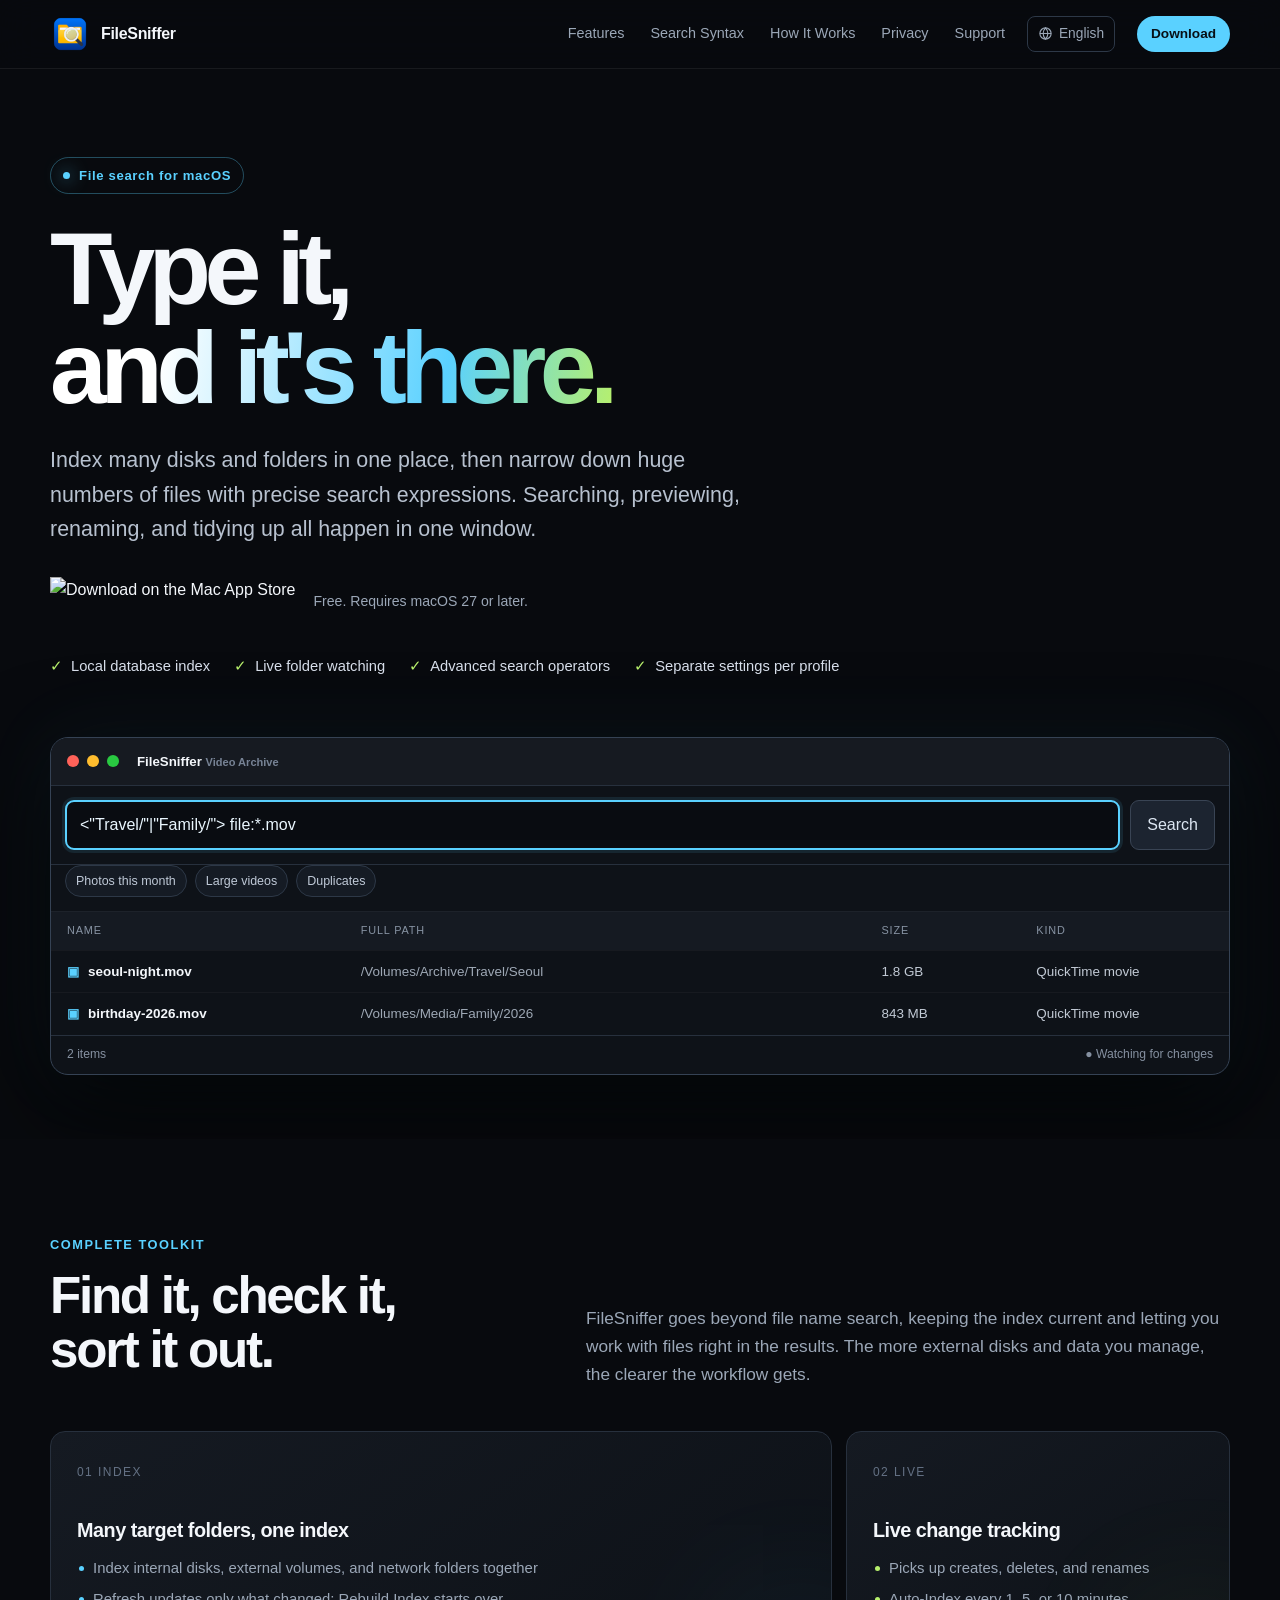
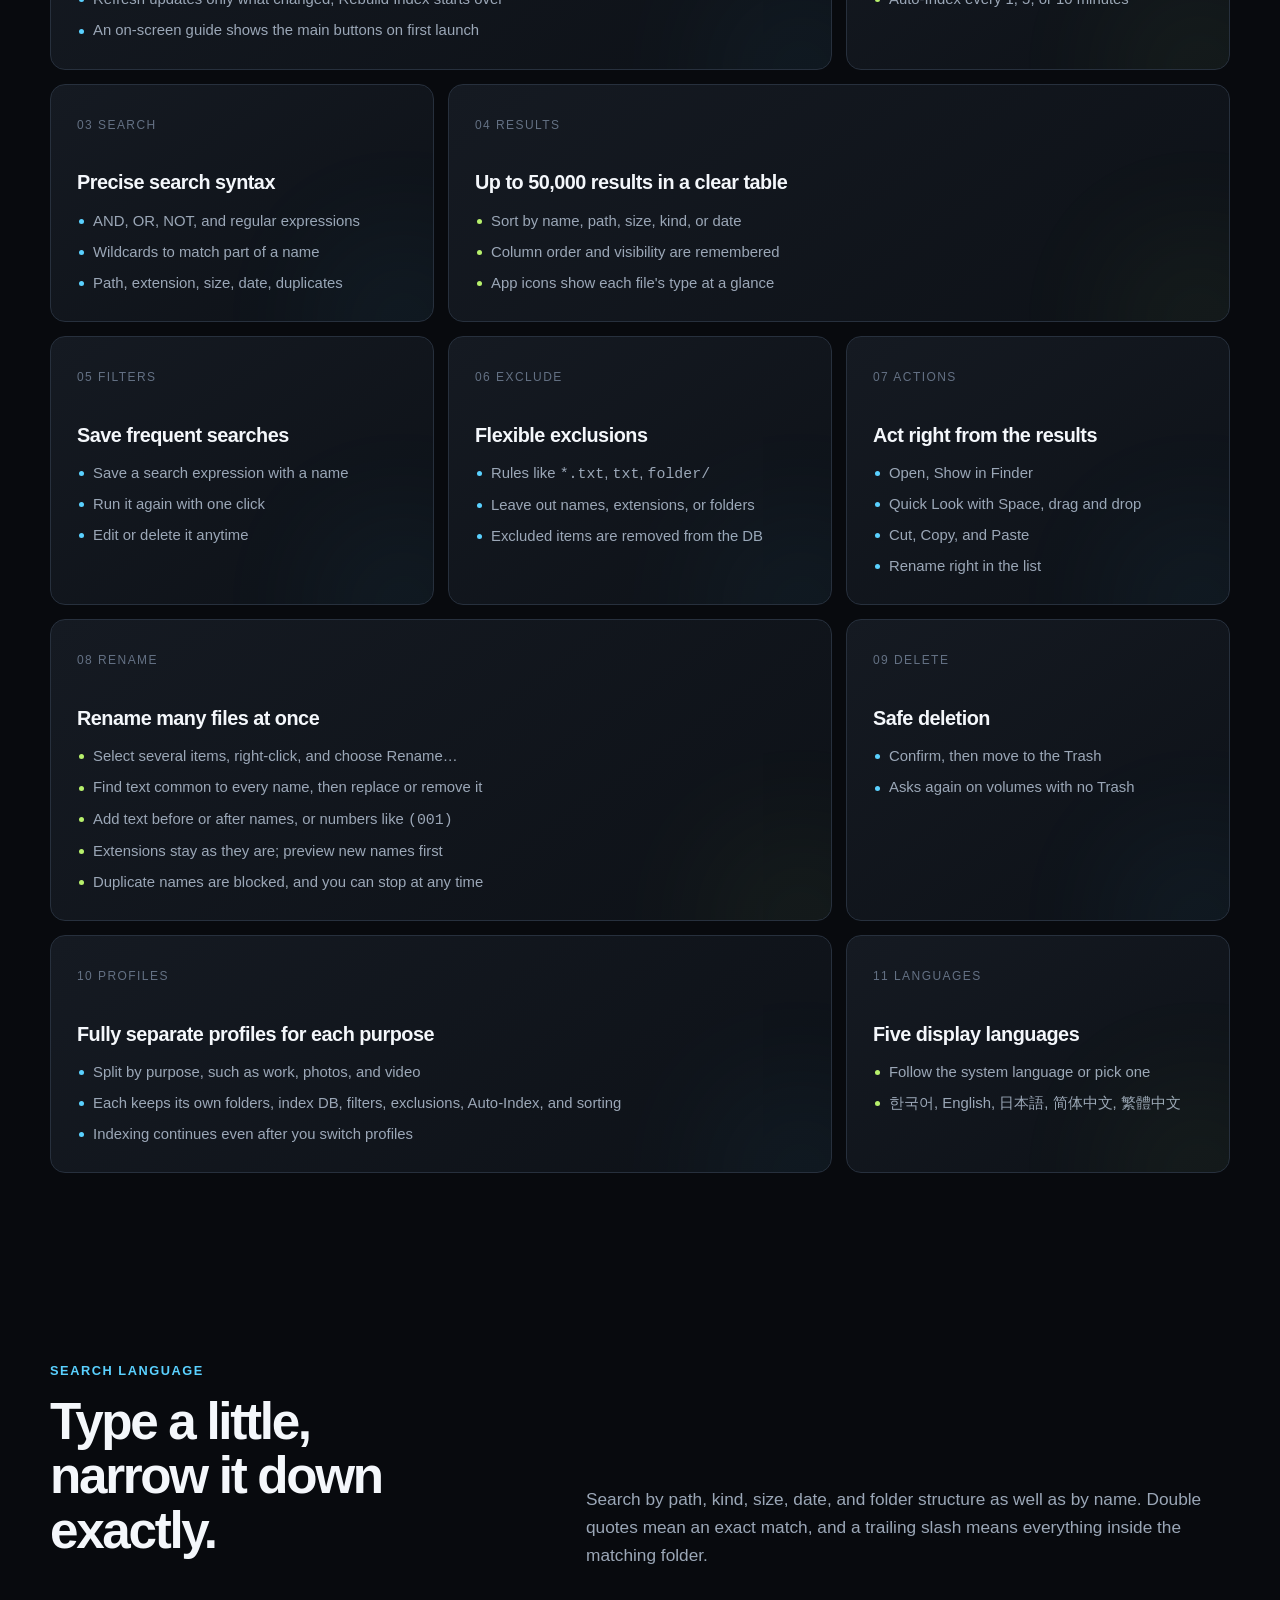
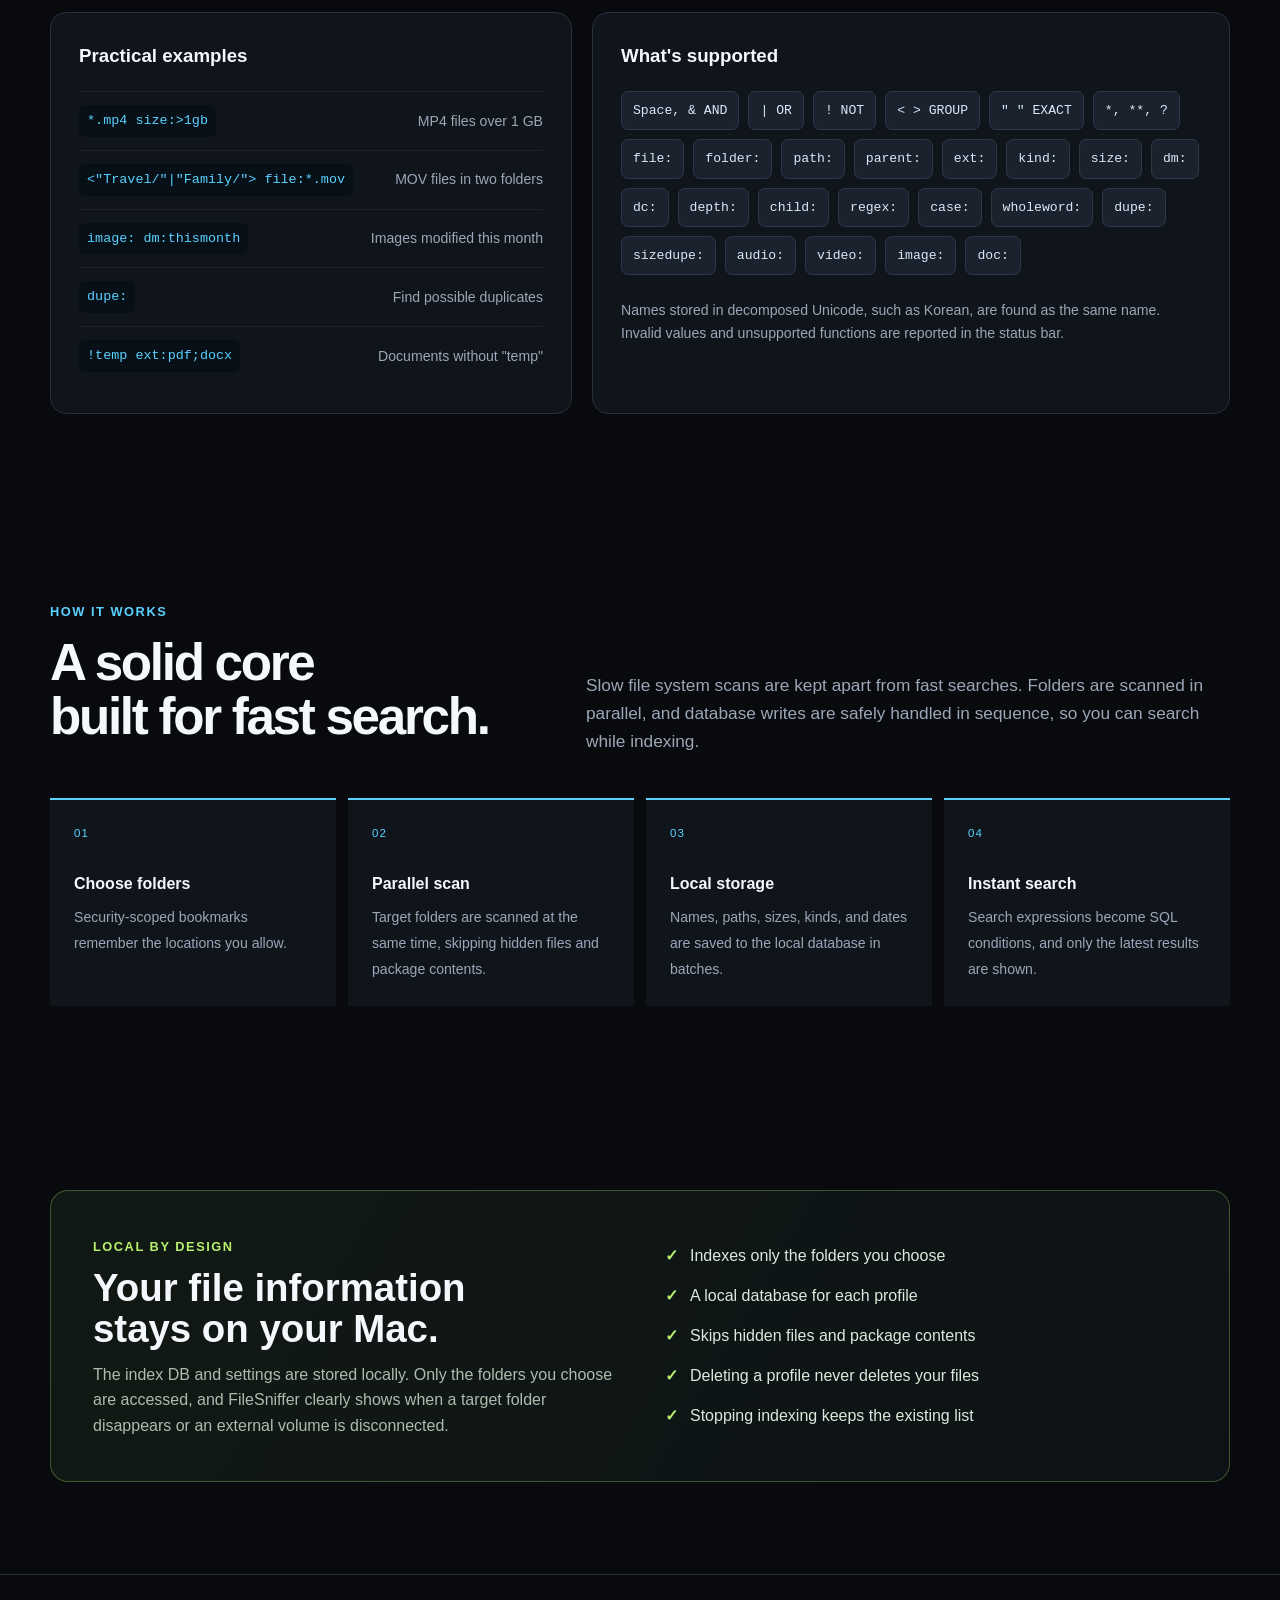
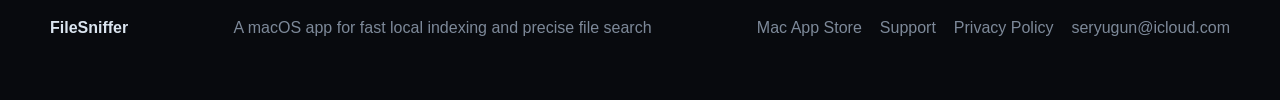
==== commit daddeeb3: "Add files via upload SQLite 문구 제거" ====
--- a/index.html
+++ b/index.html
@@ -38,7 +38,7 @@
   <main id="top">
     <header class="hero"><div class="wrap"><span class="eyebrow">macOS 파일 검색 도구</span><h1>찾는 순간,<br><span class="gradient">파일이 보입니다.</span></h1><p class="lead">여러 디스크와 폴더를 한곳에 색인하고, 정교한 검색식으로 수많은 파일을 빠르게 좁혀 보세요. 검색부터 미리보기, 이름 변경, 정리까지 하나의 창에서 이어집니다.</p>
       <div class="store"><a data-appstore href="https://apps.apple.com/app/filesniffer/id6819963720?mt=12"><img src="https://toolbox.marketingtools.apple.com/api/badges/download-on-the-mac-app-store/black/ko-kr" alt="Mac App Store에서 다운로드" height="48"></a><span class="store-note">무료, macOS 27 이상</span></div>
-      <div class="hero-points"><span>로컬 SQLite 색인</span><span>실시간 폴더 감시</span><span>고급 검색 연산자</span><span>프로필별 독립 설정</span></div>
+      <div class="hero-points"><span>로컬 데이터베이스 색인</span><span>실시간 폴더 감시</span><span>고급 검색 연산자</span><span>프로필별 독립 설정</span></div>
       <div class="app" aria-label="FileSniffer 검색 화면 데모"><div class="titlebar"><span class="dot red"></span><span class="dot yellow"></span><span class="dot green"></span><span class="appname">FileSniffer <small style="color:#778395">영상 보관함</small></span></div><div class="searchrow"><input id="demo-search" class="searchbox" value='&lt;"여행/"|"가족/"&gt; file:*.mov' aria-label="검색식 데모"><button class="demo-btn" id="demo-run">검색</button></div><div class="chips"><button class="chip" data-query='image: dm:thismonth'>이번 달 사진</button><button class="chip" data-query='size:&gt;1gb video:'>대용량 영상</button><button class="chip" data-query='dupe:'>중복 파일</button></div><div class="table"><div class="tr head"><span>파일 이름</span><span>전체 경로</span><span>크기</span><span>형식</span></div><div class="tr result"><div class="file"><span class="ico">▣</span><span>seoul-night.mov</span></div><span class="path">/Volumes/Archive/여행/Seoul</span><span class="size">1.8 GB</span><span class="kind">QuickTime 영상</span></div><div class="tr result"><div class="file"><span class="ico">▣</span><span>birthday-2026.mov</span></div><span class="path">/Volumes/Media/가족/2026</span><span class="size">843 MB</span><span class="kind">QuickTime 영상</span></div></div><div class="status"><span id="result-count" data-searching="검색 중…" data-found="2개 항목" data-dupe="중복 후보 2개">2개 항목</span><span><span class="pulse">●</span> 변경 사항 감시 중</span></div></div>
     </div></header>
 
@@ -58,9 +58,9 @@
 
     <section id="syntax"><div class="wrap reveal"><div class="section-head"><div><span class="kicker">Search language</span><h2>짧게 입력하고,<br>정확하게 좁히세요.</h2></div><p>파일명뿐 아니라 경로, 유형, 크기, 날짜와 디렉터리 구조를 조건으로 사용할 수 있습니다. 큰따옴표는 정확 일치, 끝의 슬래시는 일치한 폴더 아래의 항목을 뜻합니다.</p></div><div class="syntax"><div class="syntax-panel"><h3>실용적인 검색 예시</h3><div class="example"><code>*.mp4 size:&gt;1gb</code><span>1GB보다 큰 MP4</span></div><div class="example"><code>&lt;"여행/"|"가족/"&gt; file:*.mov</code><span>두 폴더 아래 MOV 파일</span></div><div class="example"><code>image: dm:thismonth</code><span>이번 달 수정한 이미지</span></div><div class="example"><code>dupe:</code><span>중복 후보 찾기</span></div><div class="example"><code>!temp ext:pdf;docx</code><span>temp를 제외한 문서</span></div></div><div class="syntax-panel"><h3>지원 범위</h3><div class="tokens"><span class="token">공백, &amp; AND</span><span class="token">| OR</span><span class="token">! NOT</span><span class="token">&lt; &gt; GROUP</span><span class="token">" " EXACT</span><span class="token">*, **, ?</span><span class="token">file:</span><span class="token">folder:</span><span class="token">path:</span><span class="token">parent:</span><span class="token">ext:</span><span class="token">kind:</span><span class="token">size:</span><span class="token">dm:</span><span class="token">dc:</span><span class="token">depth:</span><span class="token">child:</span><span class="token">regex:</span><span class="token">case:</span><span class="token">wholeword:</span><span class="token">dupe:</span><span class="token">sizedupe:</span><span class="token">audio:</span><span class="token">video:</span><span class="token">image:</span><span class="token">doc:</span></div><p style="color:var(--muted);font-size:.88rem;margin:24px 0 0">한글 파일명은 디스크의 유니코드 저장 방식이 달라도 같은 이름으로 검색됩니다. 잘못된 값이나 지원하지 않는 함수는 상태 표시줄에서 알려 줍니다.</p></div></div></div></section>
 
-    <section id="workflow"><div class="wrap reveal"><div class="section-head"><div><span class="kicker">How it works</span><h2>빠른 검색을 위한<br>단단한 내부 구조.</h2></div><p>느린 파일 시스템 순회와 빠른 검색을 분리합니다. 폴더 스캔은 병렬로 진행하고, SQLite 쓰기는 안전하게 직렬화해 색인 중에도 검색할 수 있습니다.</p></div><div class="flow"><div class="step"><strong>폴더 선택</strong><span>보안 범위 북마크로 사용자가 허용한 위치를 기억합니다.</span></div><div class="step"><strong>병렬 스캔</strong><span>여러 대상 폴더를 동시에 순회하며 숨김 파일과 패키지 내부를 건너뜁니다.</span></div><div class="step"><strong>로컬 저장</strong><span>파일명과 경로, 크기, 형식, 날짜를 SQLite DB에 배치로 기록합니다.</span></div><div class="step"><strong>즉시 검색</strong><span>검색식을 SQL 조건으로 변환하고 최신 요청의 결과만 화면에 반영합니다.</span></div></div></div></section>
+    <section id="workflow"><div class="wrap reveal"><div class="section-head"><div><span class="kicker">How it works</span><h2>빠른 검색을 위한<br>단단한 내부 구조.</h2></div><p>느린 파일 시스템 순회와 빠른 검색을 분리합니다. 폴더 스캔은 병렬로 진행하고, 데이터베이스 기록은 안전하게 순서대로 처리해 색인 중에도 검색할 수 있습니다.</p></div><div class="flow"><div class="step"><strong>폴더 선택</strong><span>보안 범위 북마크로 사용자가 허용한 위치를 기억합니다.</span></div><div class="step"><strong>병렬 스캔</strong><span>여러 대상 폴더를 동시에 순회하며 숨김 파일과 패키지 내부를 건너뜁니다.</span></div><div class="step"><strong>로컬 저장</strong><span>파일명과 경로, 크기, 형식, 날짜를 로컬 데이터베이스에 묶어서 기록합니다.</span></div><div class="step"><strong>즉시 검색</strong><span>검색식을 SQL 조건으로 변환하고 최신 요청의 결과만 화면에 반영합니다.</span></div></div></div></section>
 
-    <section id="privacy"><div class="wrap reveal"><div class="privacy"><div><span class="kicker" style="color:var(--lime)">Local by design</span><h2>파일 정보는<br>Mac 안에 머뭅니다.</h2><p>색인 DB와 설정은 로컬에 저장됩니다. 사용자가 선택한 폴더만 접근하며, 대상 폴더가 사라지거나 외장 볼륨이 분리되면 상태를 명확하게 표시합니다.</p></div><div class="checks"><div class="check">사용자가 선택한 폴더만 색인</div><div class="check">프로필별 로컬 SQLite 데이터베이스</div><div class="check">숨김 파일과 패키지 내부 제외</div><div class="check">원본 파일을 지우지 않는 프로필 삭제</div><div class="check">색인을 중간에 멈춰도 기존 목록은 그대로 유지</div></div></div></div></section>
+    <section id="privacy"><div class="wrap reveal"><div class="privacy"><div><span class="kicker" style="color:var(--lime)">Local by design</span><h2>파일 정보는<br>Mac 안에 머뭅니다.</h2><p>색인 DB와 설정은 로컬에 저장됩니다. 사용자가 선택한 폴더만 접근하며, 대상 폴더가 사라지거나 외장 볼륨이 분리되면 상태를 명확하게 표시합니다.</p></div><div class="checks"><div class="check">사용자가 선택한 폴더만 색인</div><div class="check">프로필별 로컬 데이터베이스</div><div class="check">숨김 파일과 패키지 내부 제외</div><div class="check">원본 파일을 지우지 않는 프로필 삭제</div><div class="check">색인을 중간에 멈춰도 기존 목록은 그대로 유지</div></div></div></div></section>
   </main>
   <footer><div class="wrap foot"><strong>FileSniffer</strong><span>빠른 로컬 색인과 정교한 파일 검색을 위한 macOS 앱</span><span class="footlinks"><a data-appstore href="https://apps.apple.com/app/filesniffer/id6819963720?mt=12">Mac App Store</a><a href="support.html#ko">지원</a><a href="privacy.html#ko">개인정보 처리방침</a><a href="mailto:seryugun@icloud.com">seryugun@icloud.com</a></span></div></footer>
   <script src="site.js"></script>
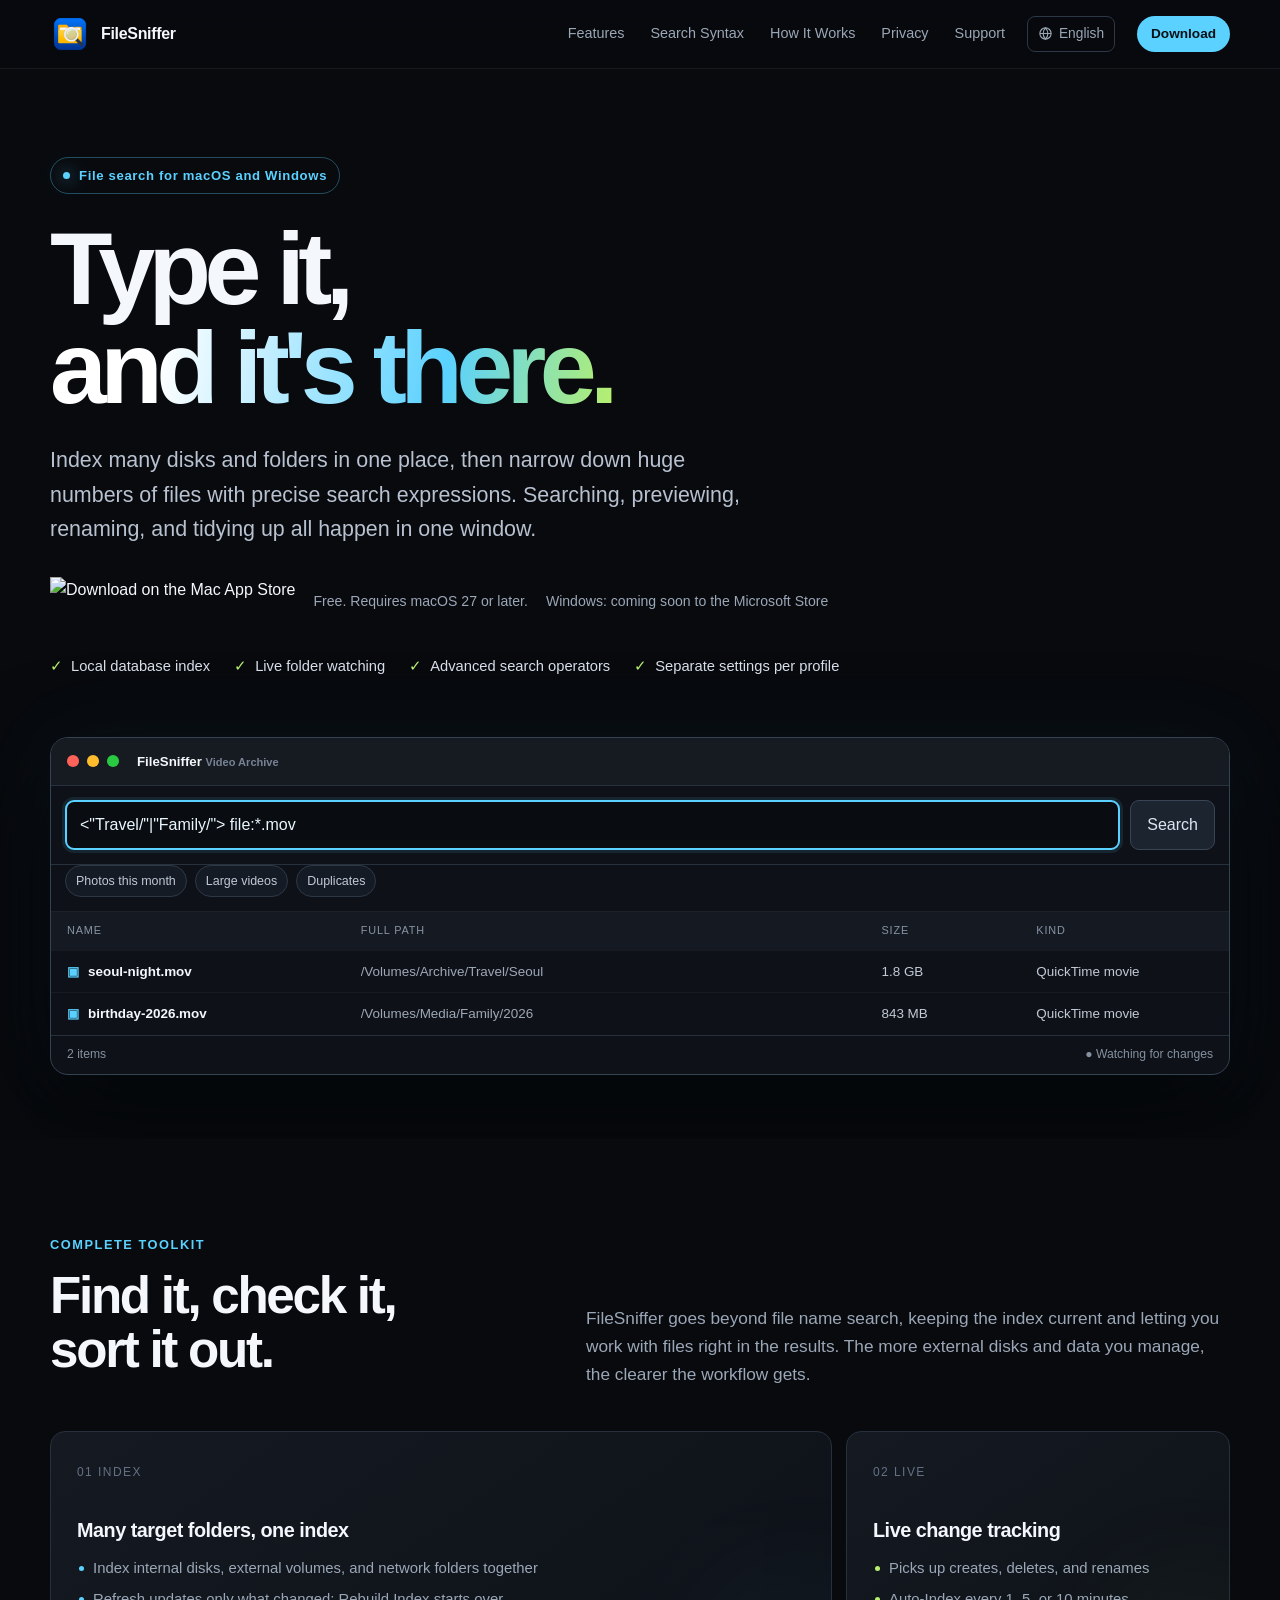
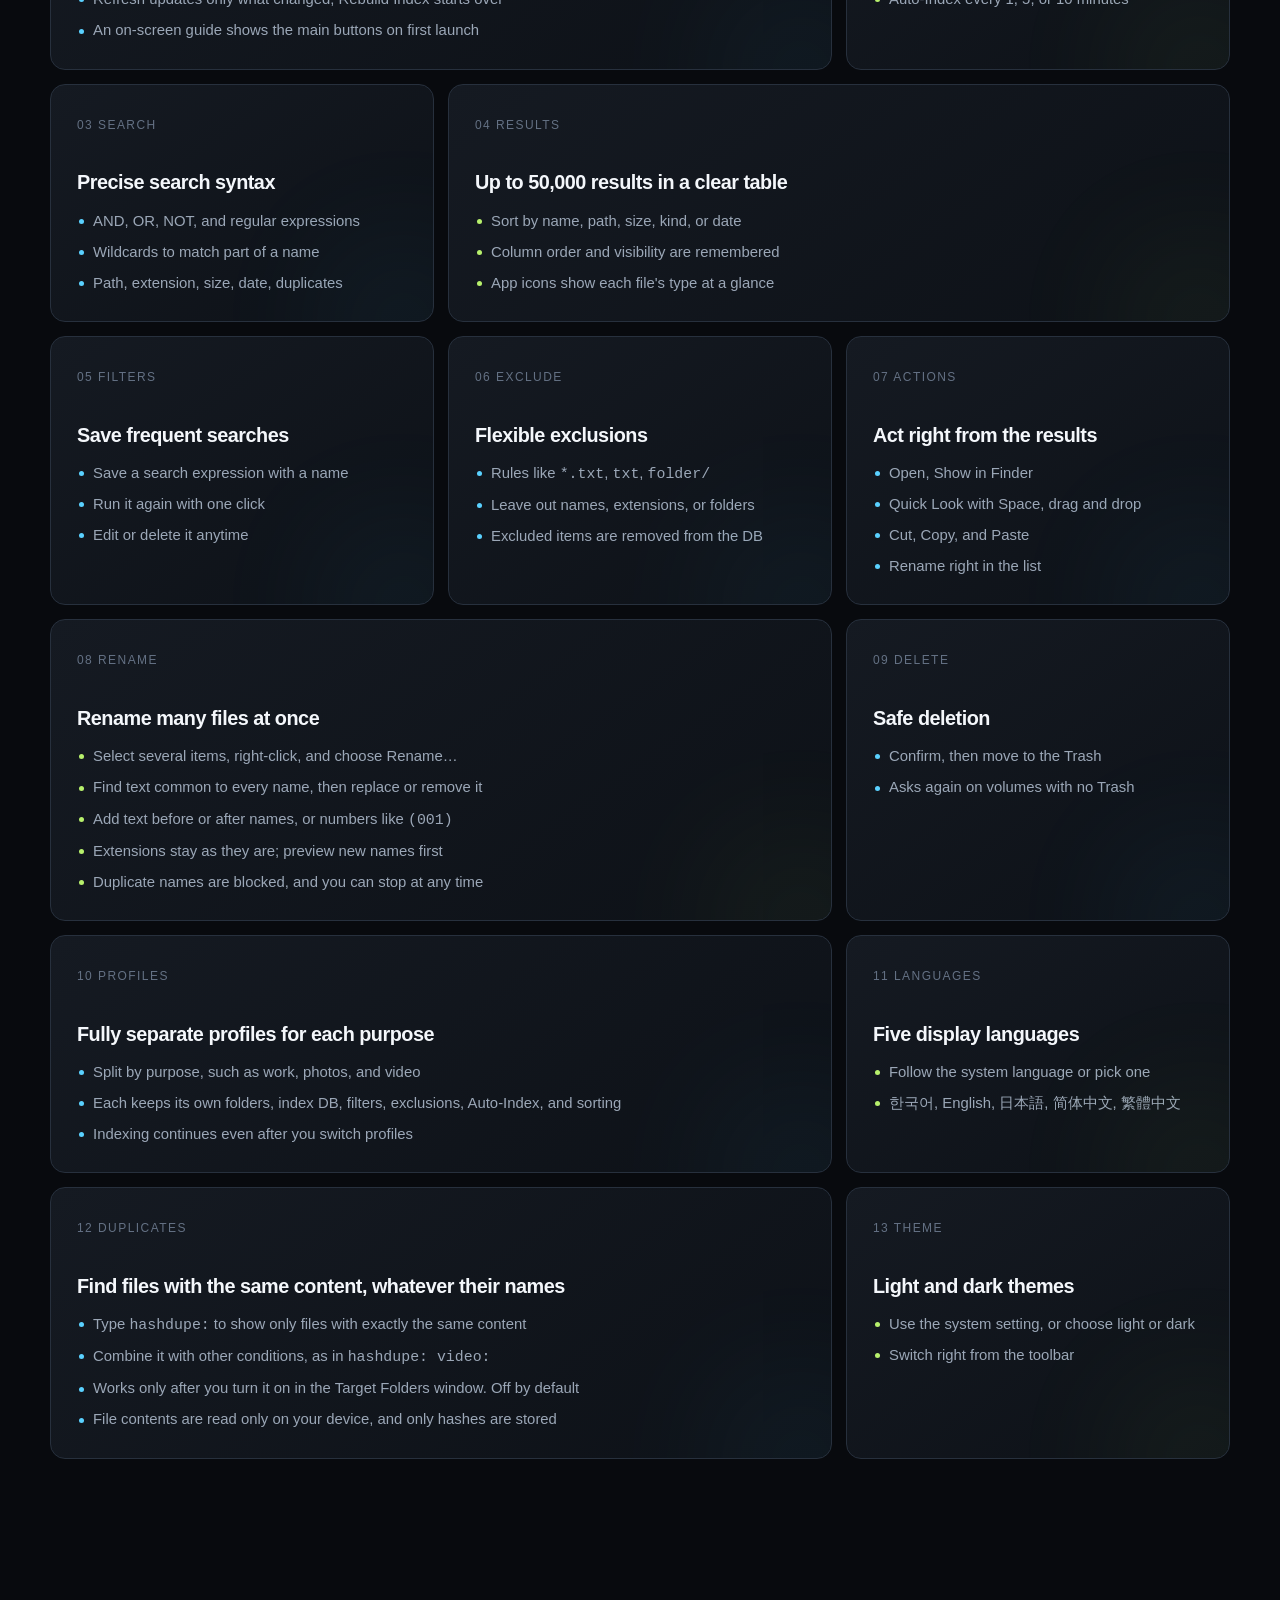
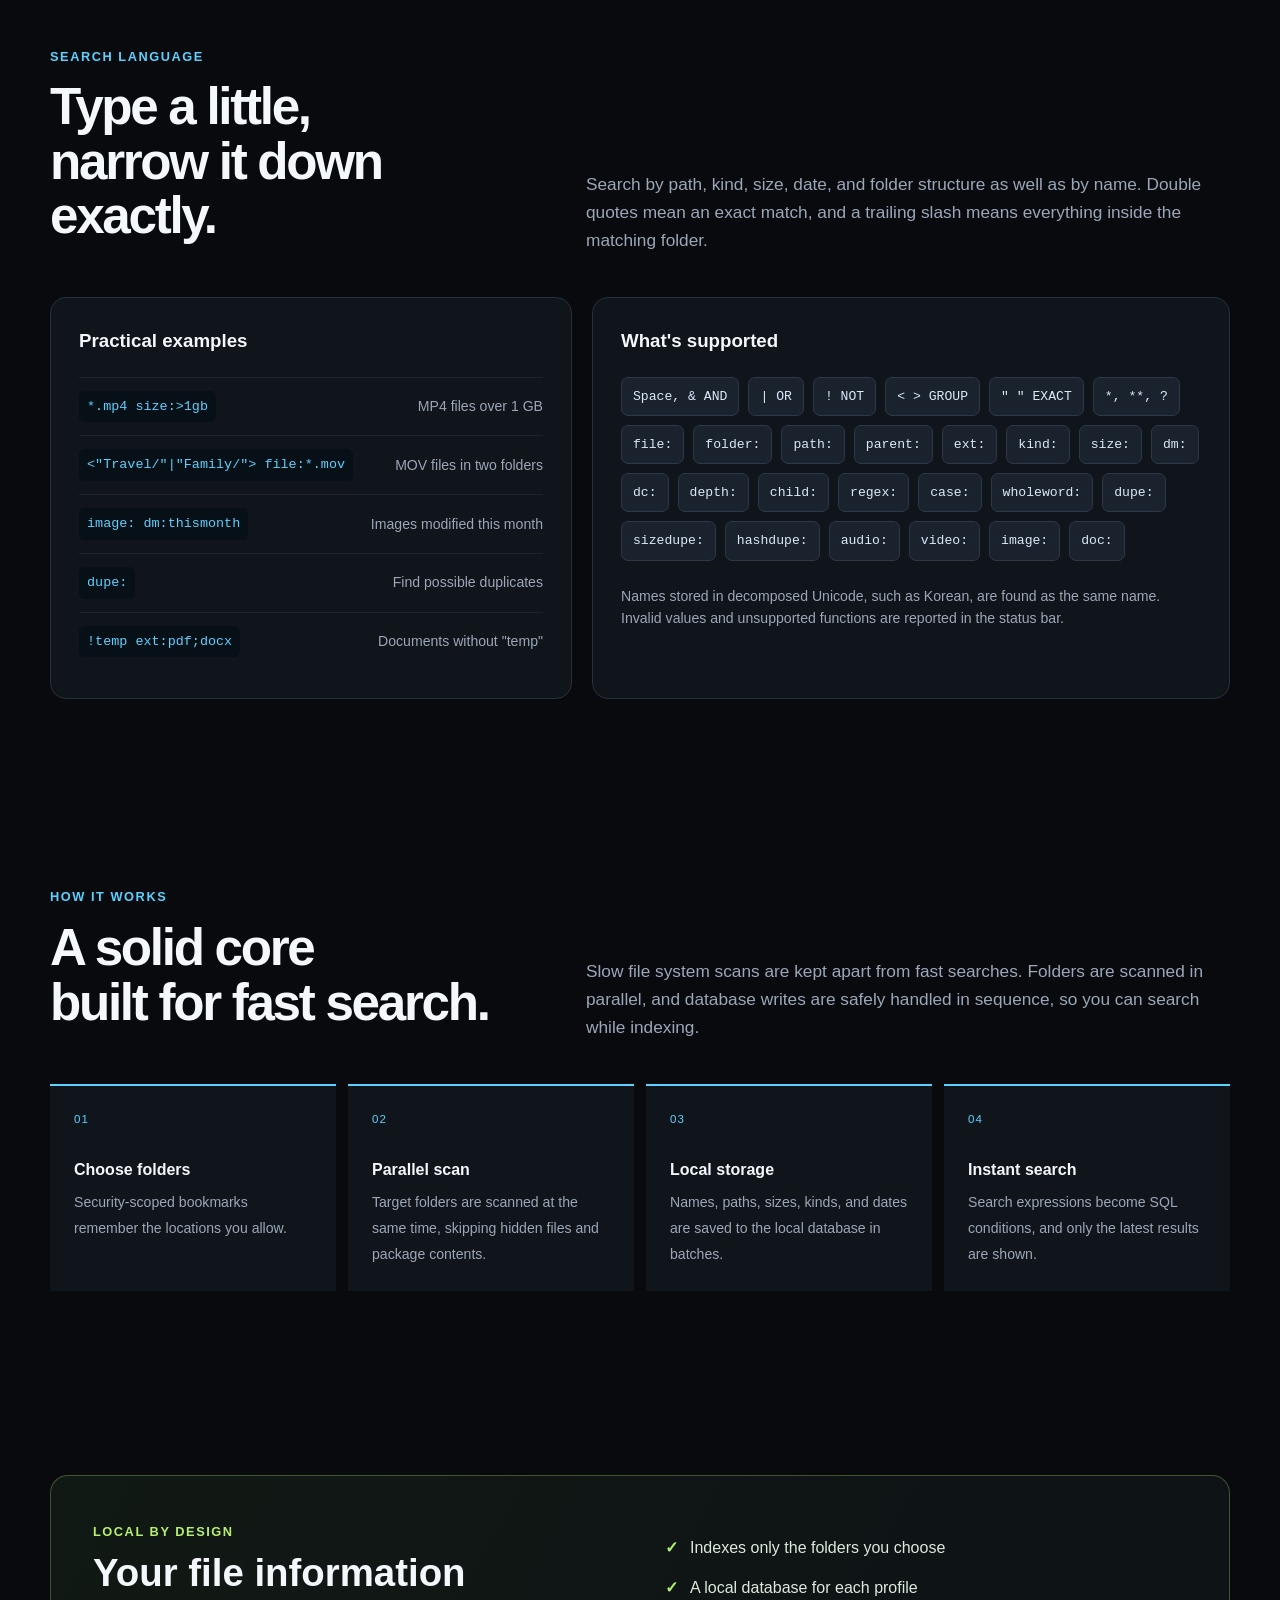
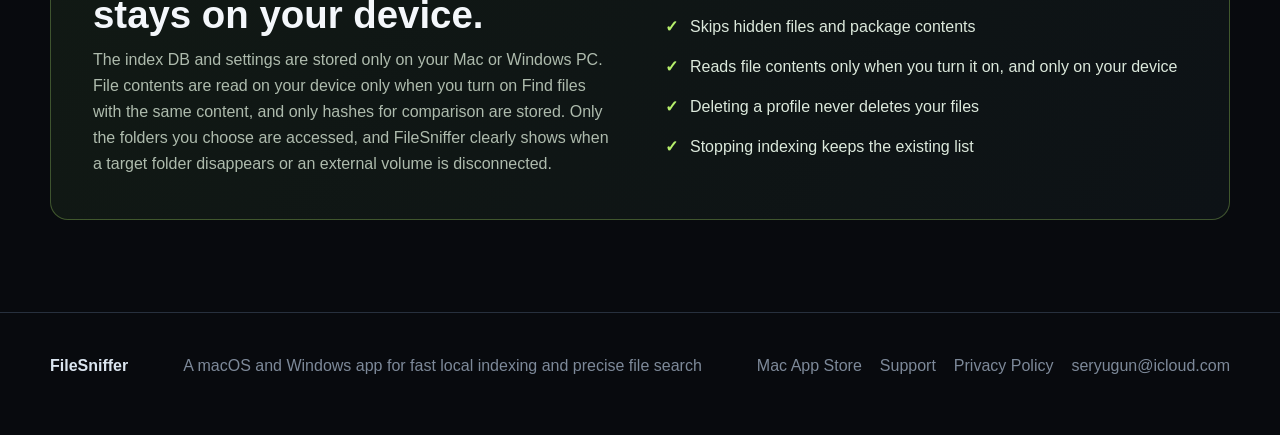
==== commit 8fd557f1: "Add files via upload windows 버전 적용" ====
--- a/index.html
+++ b/index.html
@@ -3,7 +3,7 @@
 <head>
   <meta charset="utf-8">
   <meta name="viewport" content="width=device-width, initial-scale=1">
-  <meta name="description" content="FileSniffer — 여러 폴더를 빠르게 색인하고 정교한 검색식으로 파일을 찾고 관리하는 macOS 앱">
+  <meta name="description" content="FileSniffer — 여러 폴더를 빠르게 색인하고 정교한 검색식으로 파일을 찾고 관리하는 macOS, Windows 앱">
   <meta name="theme-color" content="#0b0d12">
   <title>FileSniffer — 찾는 순간, 파일이 보입니다</title>
   <script>
@@ -36,8 +36,8 @@
 <body>
   <nav class="nav"><div class="wrap"><a class="brand" href="#top"><img class="mark" src="icon.png" alt="" width="40" height="40">FileSniffer</a><div class="nav-right"><div class="navlinks"><a href="#features">기능</a><a href="#syntax">검색 문법</a><a href="#workflow">작동 방식</a><a href="#privacy">개인정보</a><a href="support.html#ko">지원</a></div><details class="lang"><summary aria-label="언어"><svg viewBox="0 0 24 24" fill="none" stroke="currentColor" stroke-width="1.8" aria-hidden="true"><circle cx="12" cy="12" r="9"/><path d="M3 12h18M12 3c2.5 2.7 3.8 5.7 3.8 9s-1.3 6.3-3.8 9c-2.5-2.7-3.8-5.7-3.8-9S9.5 5.7 12 3z"/></svg>한국어</summary><div class="lang-menu"><a href="index.html?lang=ko" hreflang="ko" lang="ko" aria-current="page">한국어</a><a href="en.html" hreflang="en" lang="en">English</a><a href="ja.html" hreflang="ja" lang="ja">日本語</a><a href="zh-hans.html" hreflang="zh-Hans" lang="zh-Hans">简体中文</a><a href="zh-hant.html" hreflang="zh-Hant" lang="zh-Hant">繁體中文</a></div></details><a class="nav-store" data-appstore href="https://apps.apple.com/app/filesniffer/id6819963720?mt=12">다운로드</a></div></div></nav>
   <main id="top">
-    <header class="hero"><div class="wrap"><span class="eyebrow">macOS 파일 검색 도구</span><h1>찾는 순간,<br><span class="gradient">파일이 보입니다.</span></h1><p class="lead">여러 디스크와 폴더를 한곳에 색인하고, 정교한 검색식으로 수많은 파일을 빠르게 좁혀 보세요. 검색부터 미리보기, 이름 변경, 정리까지 하나의 창에서 이어집니다.</p>
-      <div class="store"><a data-appstore href="https://apps.apple.com/app/filesniffer/id6819963720?mt=12"><img src="https://toolbox.marketingtools.apple.com/api/badges/download-on-the-mac-app-store/black/ko-kr" alt="Mac App Store에서 다운로드" height="48"></a><span class="store-note">무료, macOS 27 이상</span></div>
+    <header class="hero"><div class="wrap"><span class="eyebrow">macOS, Windows 파일 검색 도구</span><h1>찾는 순간,<br><span class="gradient">파일이 보입니다.</span></h1><p class="lead">여러 디스크와 폴더를 한곳에 색인하고, 정교한 검색식으로 수많은 파일을 빠르게 좁혀 보세요. 검색부터 미리보기, 이름 변경, 정리까지 하나의 창에서 이어집니다.</p>
+      <div class="store"><a data-appstore href="https://apps.apple.com/app/filesniffer/id6819963720?mt=12"><img src="https://toolbox.marketingtools.apple.com/api/badges/download-on-the-mac-app-store/black/ko-kr" alt="Mac App Store에서 다운로드" height="48"></a><span class="store-note">무료, macOS 27 이상</span><span class="store-note">Windows: Microsoft Store 출시 예정</span></div>
       <div class="hero-points"><span>로컬 데이터베이스 색인</span><span>실시간 폴더 감시</span><span>고급 검색 연산자</span><span>프로필별 독립 설정</span></div>
       <div class="app" aria-label="FileSniffer 검색 화면 데모"><div class="titlebar"><span class="dot red"></span><span class="dot yellow"></span><span class="dot green"></span><span class="appname">FileSniffer <small style="color:#778395">영상 보관함</small></span></div><div class="searchrow"><input id="demo-search" class="searchbox" value='&lt;"여행/"|"가족/"&gt; file:*.mov' aria-label="검색식 데모"><button class="demo-btn" id="demo-run">검색</button></div><div class="chips"><button class="chip" data-query='image: dm:thismonth'>이번 달 사진</button><button class="chip" data-query='size:&gt;1gb video:'>대용량 영상</button><button class="chip" data-query='dupe:'>중복 파일</button></div><div class="table"><div class="tr head"><span>파일 이름</span><span>전체 경로</span><span>크기</span><span>형식</span></div><div class="tr result"><div class="file"><span class="ico">▣</span><span>seoul-night.mov</span></div><span class="path">/Volumes/Archive/여행/Seoul</span><span class="size">1.8 GB</span><span class="kind">QuickTime 영상</span></div><div class="tr result"><div class="file"><span class="ico">▣</span><span>birthday-2026.mov</span></div><span class="path">/Volumes/Media/가족/2026</span><span class="size">843 MB</span><span class="kind">QuickTime 영상</span></div></div><div class="status"><span id="result-count" data-searching="검색 중…" data-found="2개 항목" data-dupe="중복 후보 2개">2개 항목</span><span><span class="pulse">●</span> 변경 사항 감시 중</span></div></div>
     </div></header>
@@ -54,15 +54,17 @@
       <article class="card"><span class="num">09 DELETE</span><h3>안전한 삭제 흐름</h3><ul><li>확인 후 휴지통으로 이동</li><li>휴지통이 없는 볼륨은 한 번 더 확인</li></ul></article>
       <article class="card wide"><span class="num">10 PROFILES</span><h3>목적별로 완전히 분리된 프로필</h3><ul><li>업무, 사진, 영상처럼 용도별로 나누기</li><li>대상 폴더, 색인 DB, 필터, 제외 규칙, 자동 색인 주기, 정렬을 따로 저장</li><li>다른 프로필로 바꿔도 진행 중인 색인은 계속</li></ul></article>
       <article class="card accent"><span class="num">11 LANGUAGES</span><h3>다섯 가지 표시 언어</h3><ul><li>시스템 언어 따르기 또는 직접 선택</li><li>한국어, English, 日本語, 简体中文, 繁體中文</li></ul></article>
+      <article class="card wide"><span class="num">12 DUPLICATES</span><h3>이름이 달라도 내용이 같은 파일 찾기</h3><ul><li>검색창에 <code>hashdupe:</code>를 입력하면 내용이 똑같은 파일만 표시</li><li><code>hashdupe: video:</code>처럼 다른 조건과 함께 사용</li><li>대상 폴더 창에서 직접 켤 때만 동작, 기본값은 꺼짐</li><li>파일 내용은 기기 안에서만 읽고 비교용 해시만 저장</li></ul></article>
+      <article class="card accent"><span class="num">13 THEME</span><h3>밝게, 어둡게 테마</h3><ul><li>시스템 설정 따르기, 밝게, 어둡게 중 선택</li><li>도구 막대에서 바로 전환</li></ul></article>
     </div></div></section>
 
-    <section id="syntax"><div class="wrap reveal"><div class="section-head"><div><span class="kicker">Search language</span><h2>짧게 입력하고,<br>정확하게 좁히세요.</h2></div><p>파일명뿐 아니라 경로, 유형, 크기, 날짜와 디렉터리 구조를 조건으로 사용할 수 있습니다. 큰따옴표는 정확 일치, 끝의 슬래시는 일치한 폴더 아래의 항목을 뜻합니다.</p></div><div class="syntax"><div class="syntax-panel"><h3>실용적인 검색 예시</h3><div class="example"><code>*.mp4 size:&gt;1gb</code><span>1GB보다 큰 MP4</span></div><div class="example"><code>&lt;"여행/"|"가족/"&gt; file:*.mov</code><span>두 폴더 아래 MOV 파일</span></div><div class="example"><code>image: dm:thismonth</code><span>이번 달 수정한 이미지</span></div><div class="example"><code>dupe:</code><span>중복 후보 찾기</span></div><div class="example"><code>!temp ext:pdf;docx</code><span>temp를 제외한 문서</span></div></div><div class="syntax-panel"><h3>지원 범위</h3><div class="tokens"><span class="token">공백, &amp; AND</span><span class="token">| OR</span><span class="token">! NOT</span><span class="token">&lt; &gt; GROUP</span><span class="token">" " EXACT</span><span class="token">*, **, ?</span><span class="token">file:</span><span class="token">folder:</span><span class="token">path:</span><span class="token">parent:</span><span class="token">ext:</span><span class="token">kind:</span><span class="token">size:</span><span class="token">dm:</span><span class="token">dc:</span><span class="token">depth:</span><span class="token">child:</span><span class="token">regex:</span><span class="token">case:</span><span class="token">wholeword:</span><span class="token">dupe:</span><span class="token">sizedupe:</span><span class="token">audio:</span><span class="token">video:</span><span class="token">image:</span><span class="token">doc:</span></div><p style="color:var(--muted);font-size:.88rem;margin:24px 0 0">한글 파일명은 디스크의 유니코드 저장 방식이 달라도 같은 이름으로 검색됩니다. 잘못된 값이나 지원하지 않는 함수는 상태 표시줄에서 알려 줍니다.</p></div></div></div></section>
+    <section id="syntax"><div class="wrap reveal"><div class="section-head"><div><span class="kicker">Search language</span><h2>짧게 입력하고,<br>정확하게 좁히세요.</h2></div><p>파일명뿐 아니라 경로, 유형, 크기, 날짜와 디렉터리 구조를 조건으로 사용할 수 있습니다. 큰따옴표는 정확 일치, 끝의 슬래시는 일치한 폴더 아래의 항목을 뜻합니다.</p></div><div class="syntax"><div class="syntax-panel"><h3>실용적인 검색 예시</h3><div class="example"><code>*.mp4 size:&gt;1gb</code><span>1GB보다 큰 MP4</span></div><div class="example"><code>&lt;"여행/"|"가족/"&gt; file:*.mov</code><span>두 폴더 아래 MOV 파일</span></div><div class="example"><code>image: dm:thismonth</code><span>이번 달 수정한 이미지</span></div><div class="example"><code>dupe:</code><span>중복 후보 찾기</span></div><div class="example"><code>!temp ext:pdf;docx</code><span>temp를 제외한 문서</span></div></div><div class="syntax-panel"><h3>지원 범위</h3><div class="tokens"><span class="token">공백, &amp; AND</span><span class="token">| OR</span><span class="token">! NOT</span><span class="token">&lt; &gt; GROUP</span><span class="token">" " EXACT</span><span class="token">*, **, ?</span><span class="token">file:</span><span class="token">folder:</span><span class="token">path:</span><span class="token">parent:</span><span class="token">ext:</span><span class="token">kind:</span><span class="token">size:</span><span class="token">dm:</span><span class="token">dc:</span><span class="token">depth:</span><span class="token">child:</span><span class="token">regex:</span><span class="token">case:</span><span class="token">wholeword:</span><span class="token">dupe:</span><span class="token">sizedupe:</span><span class="token">hashdupe:</span><span class="token">audio:</span><span class="token">video:</span><span class="token">image:</span><span class="token">doc:</span></div><p style="color:var(--muted);font-size:.88rem;margin:24px 0 0">한글 파일명은 디스크의 유니코드 저장 방식이 달라도 같은 이름으로 검색됩니다. 잘못된 값이나 지원하지 않는 함수는 상태 표시줄에서 알려 줍니다.</p></div></div></div></section>
 
     <section id="workflow"><div class="wrap reveal"><div class="section-head"><div><span class="kicker">How it works</span><h2>빠른 검색을 위한<br>단단한 내부 구조.</h2></div><p>느린 파일 시스템 순회와 빠른 검색을 분리합니다. 폴더 스캔은 병렬로 진행하고, 데이터베이스 기록은 안전하게 순서대로 처리해 색인 중에도 검색할 수 있습니다.</p></div><div class="flow"><div class="step"><strong>폴더 선택</strong><span>보안 범위 북마크로 사용자가 허용한 위치를 기억합니다.</span></div><div class="step"><strong>병렬 스캔</strong><span>여러 대상 폴더를 동시에 순회하며 숨김 파일과 패키지 내부를 건너뜁니다.</span></div><div class="step"><strong>로컬 저장</strong><span>파일명과 경로, 크기, 형식, 날짜를 로컬 데이터베이스에 묶어서 기록합니다.</span></div><div class="step"><strong>즉시 검색</strong><span>검색식을 SQL 조건으로 변환하고 최신 요청의 결과만 화면에 반영합니다.</span></div></div></div></section>
 
-    <section id="privacy"><div class="wrap reveal"><div class="privacy"><div><span class="kicker" style="color:var(--lime)">Local by design</span><h2>파일 정보는<br>Mac 안에 머뭅니다.</h2><p>색인 DB와 설정은 로컬에 저장됩니다. 사용자가 선택한 폴더만 접근하며, 대상 폴더가 사라지거나 외장 볼륨이 분리되면 상태를 명확하게 표시합니다.</p></div><div class="checks"><div class="check">사용자가 선택한 폴더만 색인</div><div class="check">프로필별 로컬 데이터베이스</div><div class="check">숨김 파일과 패키지 내부 제외</div><div class="check">원본 파일을 지우지 않는 프로필 삭제</div><div class="check">색인을 중간에 멈춰도 기존 목록은 그대로 유지</div></div></div></div></section>
+    <section id="privacy"><div class="wrap reveal"><div class="privacy"><div><span class="kicker" style="color:var(--lime)">Local by design</span><h2>파일 정보는<br>기기 안에 머뭅니다.</h2><p>색인 DB와 설정은 Mac이나 Windows PC 안에만 저장됩니다. 파일 내용은 내용이 같은 파일 찾기를 직접 켰을 때만 기기 안에서 읽고, 비교용 해시만 저장합니다. 사용자가 선택한 폴더만 접근하며, 대상 폴더가 사라지거나 외장 볼륨이 분리되면 상태를 명확하게 표시합니다.</p></div><div class="checks"><div class="check">사용자가 선택한 폴더만 색인</div><div class="check">프로필별 로컬 데이터베이스</div><div class="check">숨김 파일과 패키지 내부 제외</div><div class="check">파일 내용 확인은 직접 켤 때만, 기기 안에서</div><div class="check">원본 파일을 지우지 않는 프로필 삭제</div><div class="check">색인을 중간에 멈춰도 기존 목록은 그대로 유지</div></div></div></div></section>
   </main>
-  <footer><div class="wrap foot"><strong>FileSniffer</strong><span>빠른 로컬 색인과 정교한 파일 검색을 위한 macOS 앱</span><span class="footlinks"><a data-appstore href="https://apps.apple.com/app/filesniffer/id6819963720?mt=12">Mac App Store</a><a href="support.html#ko">지원</a><a href="privacy.html#ko">개인정보 처리방침</a><a href="mailto:seryugun@icloud.com">seryugun@icloud.com</a></span></div></footer>
+  <footer><div class="wrap foot"><strong>FileSniffer</strong><span>빠른 로컬 색인과 정교한 파일 검색을 위한 macOS, Windows 앱</span><span class="footlinks"><a data-appstore href="https://apps.apple.com/app/filesniffer/id6819963720?mt=12">Mac App Store</a><a href="support.html#ko">지원</a><a href="privacy.html#ko">개인정보 처리방침</a><a href="mailto:seryugun@icloud.com">seryugun@icloud.com</a></span></div></footer>
   <script src="site.js"></script>
 </body>
 </html>
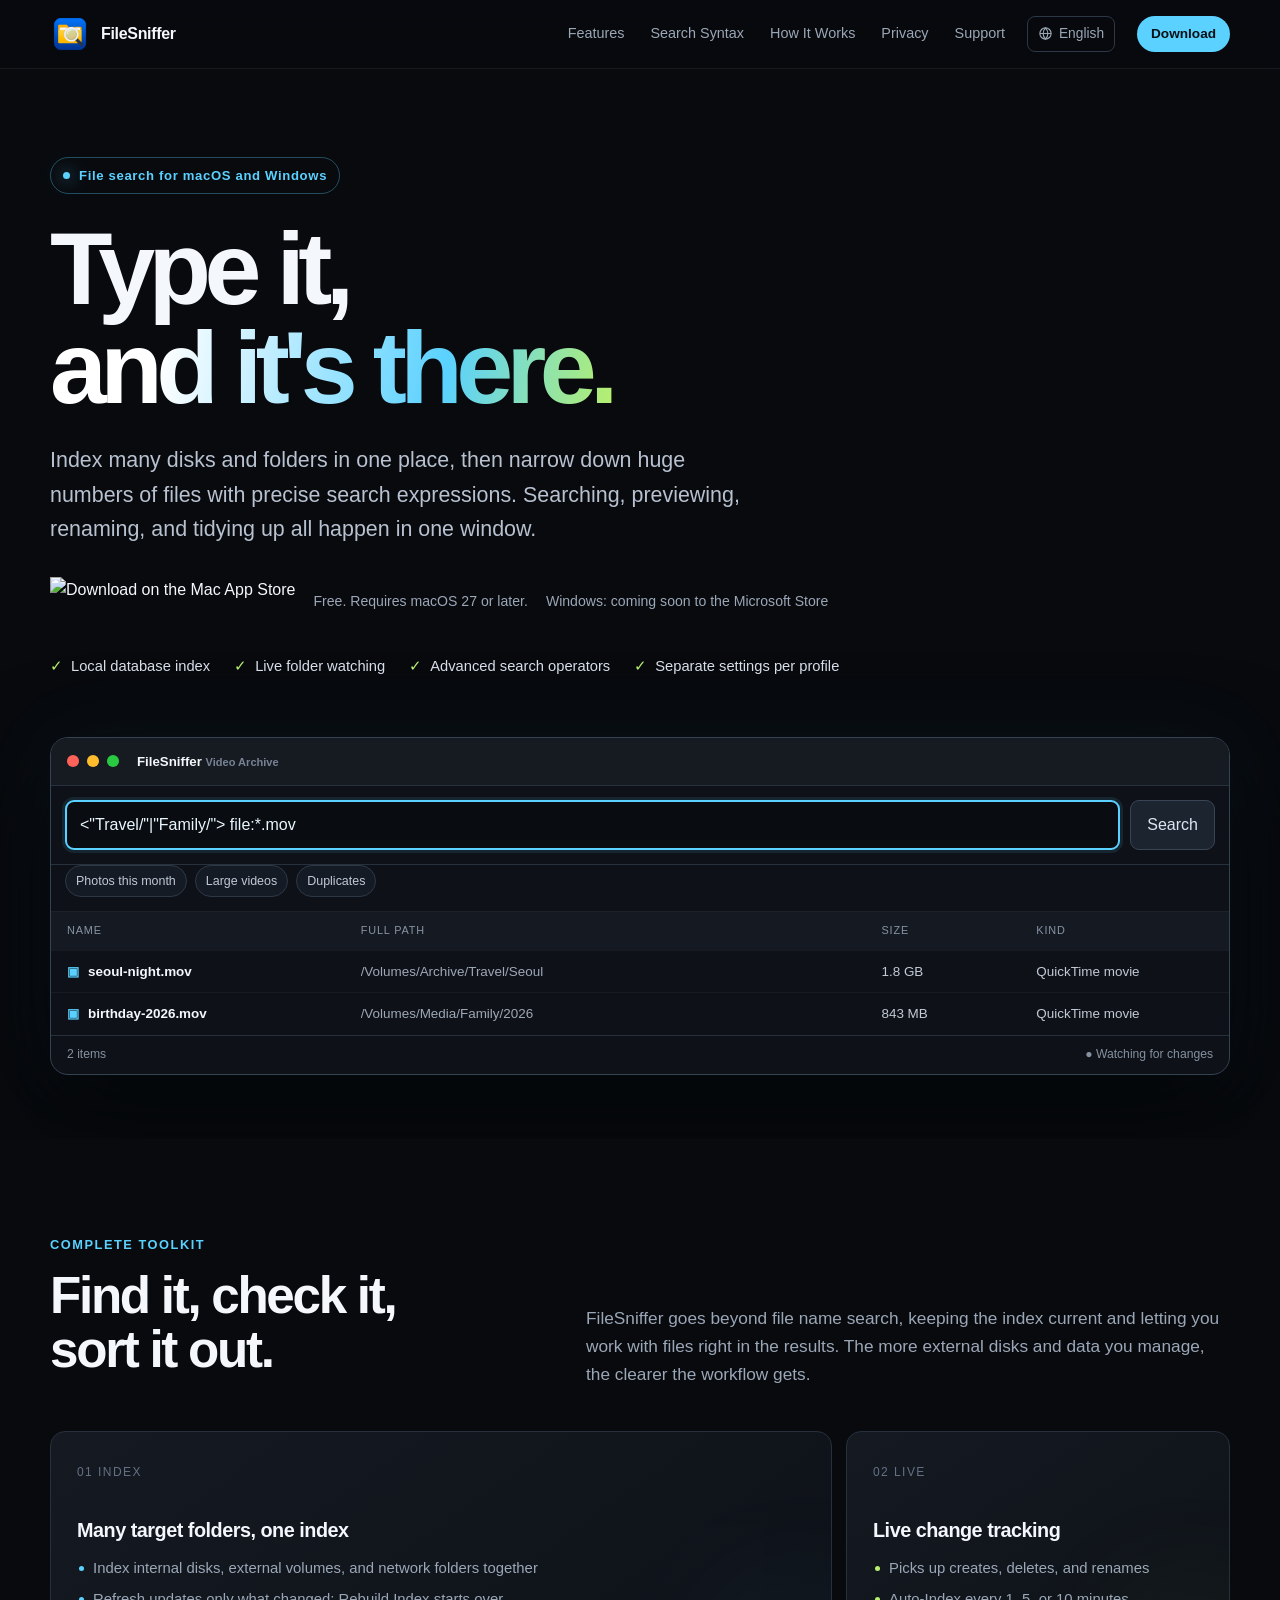
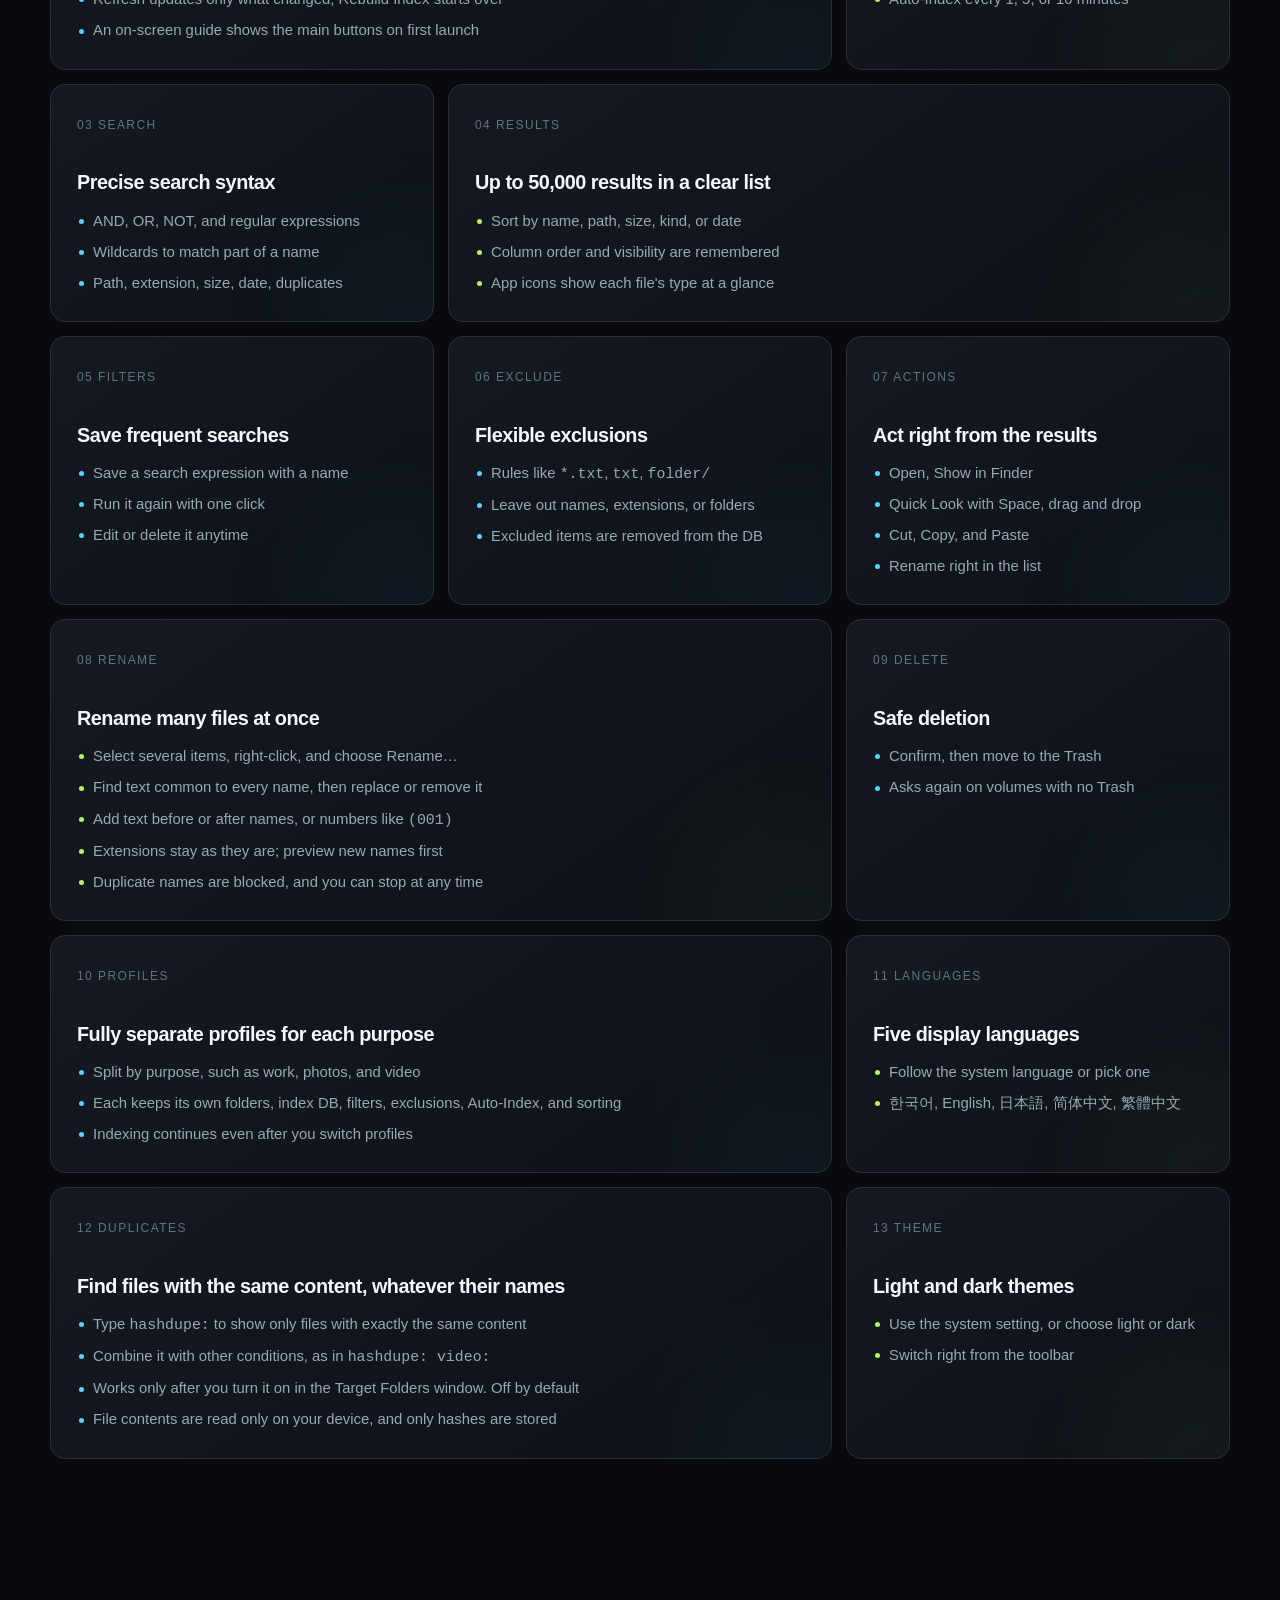
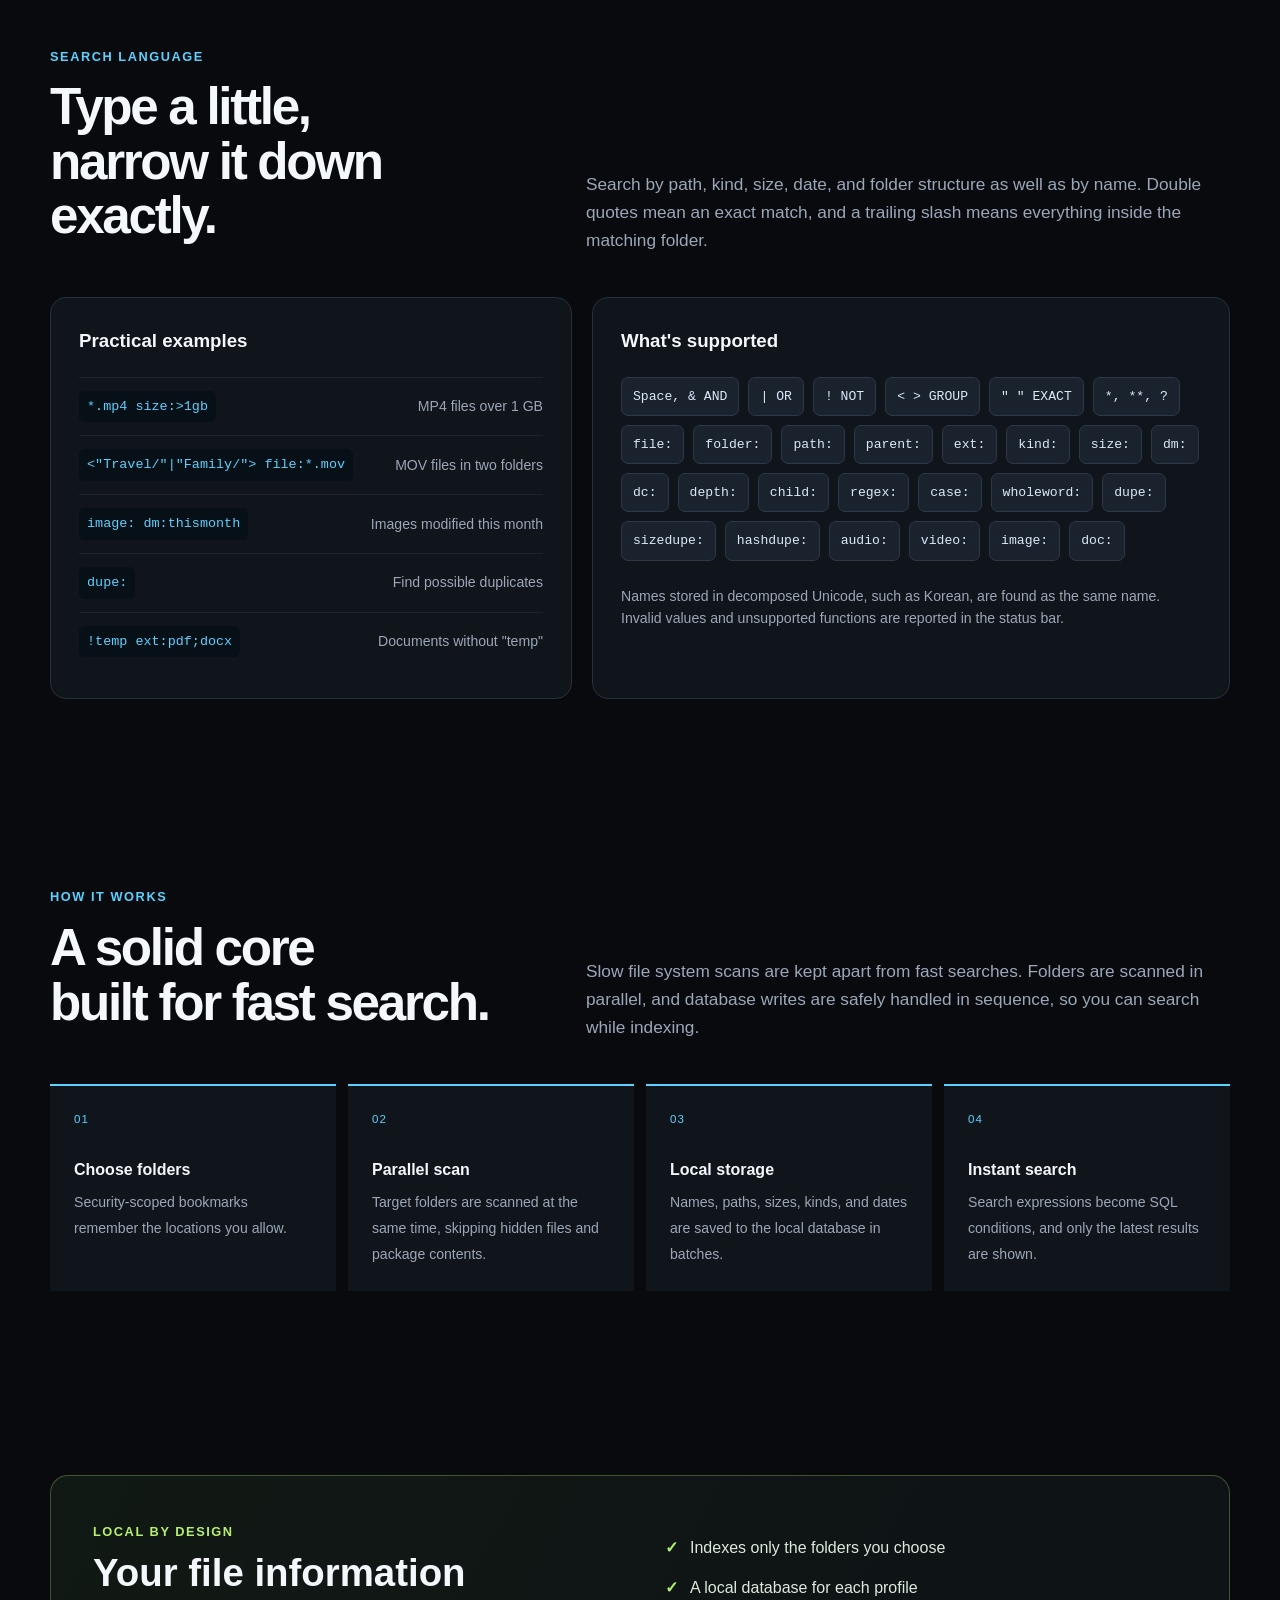
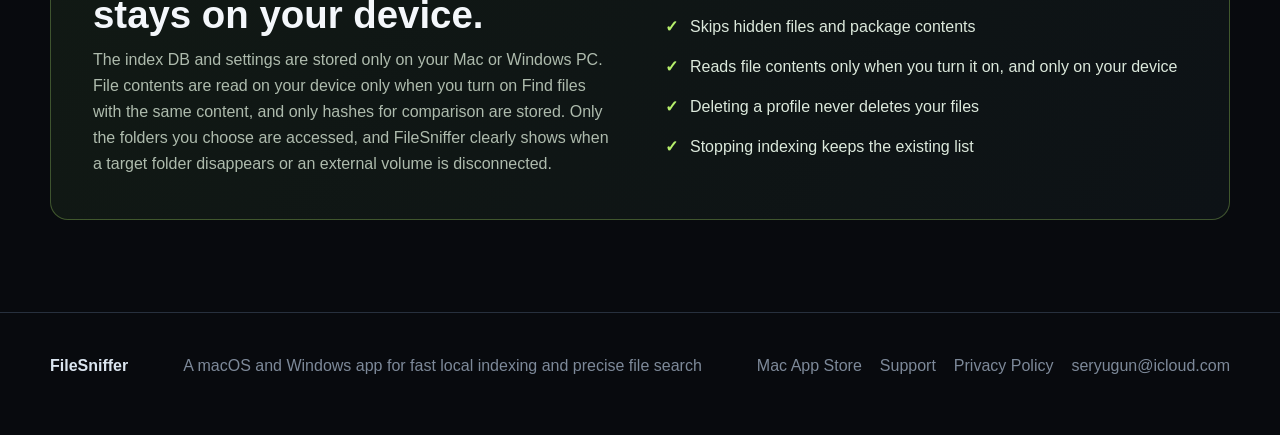
==== commit 14ac93ef: "Add files via upload" ====
--- a/index.html
+++ b/index.html
@@ -46,23 +46,23 @@
       <article class="card wide"><span class="num">01 INDEX</span><h3>여러 대상 폴더를 하나의 색인으로</h3><ul><li>내장 디스크, 외장 볼륨, 네트워크 폴더를 함께 색인</li><li>새로 고침은 바뀐 항목만, 전체 색인은 처음부터 다시</li><li>처음 실행하면 화면 안내로 주요 버튼 소개</li></ul></article>
       <article class="card accent"><span class="num">02 LIVE</span><h3>실시간 변경 감지</h3><ul><li>생성, 삭제, 이름 변경, 수정 즉시 반영</li><li>1분, 5분, 10분 등 주기별 자동 색인</li></ul></article>
       <article class="card"><span class="num">03 SEARCH</span><h3>정교한 검색 문법</h3><ul><li>AND, OR, NOT과 정규식</li><li>와일드카드로 이름 일부 검색</li><li>경로, 확장자, 크기, 날짜, 중복 조건</li></ul></article>
-      <article class="card wide accent"><span class="num">04 RESULTS</span><h3>최대 50,000개 결과를 읽기 좋은 표로</h3><ul><li>이름, 경로, 크기, 형식, 날짜로 정렬</li><li>열 순서와 표시 여부 기억</li><li>앱 아이콘으로 파일 종류를 한눈에</li></ul></article>
+      <article class="card wide accent"><span class="num">04 RESULTS</span><h3>최대 50,000개 결과를 한눈에 보는 목록</h3><ul><li>이름, 경로, 크기, 형식, 날짜로 정렬</li><li>열 순서와 표시 여부 기억</li><li>앱 아이콘으로 파일 종류를 한눈에</li></ul></article>
       <article class="card"><span class="num">05 FILTERS</span><h3>자주 쓰는 검색식 저장</h3><ul><li>검색식에 이름을 붙여 저장</li><li>클릭 한 번으로 다시 검색</li><li>언제든 수정, 삭제</li></ul></article>
       <article class="card"><span class="num">06 EXCLUDE</span><h3>유연한 제외 규칙</h3><ul><li><code>*.txt</code>, <code>txt</code>, <code>폴더명/</code> 형식 지원</li><li>파일명, 확장자, 폴더 단위로 제외</li><li>제외한 항목은 DB에서도 바로 정리</li></ul></article>
-      <article class="card"><span class="num">07 ACTIONS</span><h3>검색 결과에서 바로 작업</h3><ul><li>열기, Finder에서 보기</li><li>Space로 빠른 보기, 드래그 앤 드롭</li><li>잘라내기, 복사, 붙여넣기</li><li>목록에서 바로 이름 고치기</li></ul></article>
-      <article class="card wide accent"><span class="num">08 RENAME</span><h3>여러 파일 이름을 한 번에 바꾸기</h3><ul><li>여러 항목 선택 후 우클릭 → 이름 변경</li><li>모든 이름에 들어 있는 공통 문구를 찾아 바꾸거나 지우기</li><li>이름 앞뒤에 문구 붙이기, <code>(001)</code> 같은 번호 매기기</li><li>확장자는 그대로, 바뀔 이름은 미리 확인</li><li>겹치는 이름은 미리 차단, 진행 중에도 언제든 중지</li></ul></article>
+      <article class="card"><span class="num">07 ACTIONS</span><h3>검색 결과에서 바로 작업</h3><ul><li>열기, Finder에서 보기</li><li>Space로 미리보기, 드래그 앤 드롭</li><li>잘라내기, 복사, 붙여넣기</li><li>목록에서 바로 이름 변경</li></ul></article>
+      <article class="card wide accent"><span class="num">08 RENAME</span><h3>여러 파일 이름을 한 번에 바꾸기</h3><ul><li>여러 항목 선택 후 우클릭 → 이름 변경</li><li>모든 이름에 들어 있는 공통 문구를 찾아 바꾸거나 지우기</li><li>이름 앞뒤에 문구 붙이기, <code>(001)</code> 같은 번호 매기기</li><li>확장자는 그대로, 바뀔 이름은 미리 체크</li><li>겹치는 이름은 미리 차단, 진행 중에도 언제든 중지</li></ul></article>
       <article class="card"><span class="num">09 DELETE</span><h3>안전한 삭제 흐름</h3><ul><li>확인 후 휴지통으로 이동</li><li>휴지통이 없는 볼륨은 한 번 더 확인</li></ul></article>
       <article class="card wide"><span class="num">10 PROFILES</span><h3>목적별로 완전히 분리된 프로필</h3><ul><li>업무, 사진, 영상처럼 용도별로 나누기</li><li>대상 폴더, 색인 DB, 필터, 제외 규칙, 자동 색인 주기, 정렬을 따로 저장</li><li>다른 프로필로 바꿔도 진행 중인 색인은 계속</li></ul></article>
       <article class="card accent"><span class="num">11 LANGUAGES</span><h3>다섯 가지 표시 언어</h3><ul><li>시스템 언어 따르기 또는 직접 선택</li><li>한국어, English, 日本語, 简体中文, 繁體中文</li></ul></article>
-      <article class="card wide"><span class="num">12 DUPLICATES</span><h3>이름이 달라도 내용이 같은 파일 찾기</h3><ul><li>검색창에 <code>hashdupe:</code>를 입력하면 내용이 똑같은 파일만 표시</li><li><code>hashdupe: video:</code>처럼 다른 조건과 함께 사용</li><li>대상 폴더 창에서 직접 켤 때만 동작, 기본값은 꺼짐</li><li>파일 내용은 기기 안에서만 읽고 비교용 해시만 저장</li></ul></article>
+      <article class="card wide"><span class="num">12 DUPLICATES</span><h3>이름이 달라도 내용이 같은 파일 찾기</h3><ul><li>검색창에 <code>hashdupe:</code>를 입력하면 파일 데이터까지 똑같은 중복 파일 찾기</li><li><code>hashdupe: video:</code>처럼 다른 조건과 함께 사용</li><li>대상 폴더 창에서 직접 켤 때만 동작, 기본값은 꺼짐</li><li>파일 내용은 기기 안에서만 읽고 비교용 해시만 저장</li></ul></article>
       <article class="card accent"><span class="num">13 THEME</span><h3>밝게, 어둡게 테마</h3><ul><li>시스템 설정 따르기, 밝게, 어둡게 중 선택</li><li>도구 막대에서 바로 전환</li></ul></article>
     </div></div></section>
 
-    <section id="syntax"><div class="wrap reveal"><div class="section-head"><div><span class="kicker">Search language</span><h2>짧게 입력하고,<br>정확하게 좁히세요.</h2></div><p>파일명뿐 아니라 경로, 유형, 크기, 날짜와 디렉터리 구조를 조건으로 사용할 수 있습니다. 큰따옴표는 정확 일치, 끝의 슬래시는 일치한 폴더 아래의 항목을 뜻합니다.</p></div><div class="syntax"><div class="syntax-panel"><h3>실용적인 검색 예시</h3><div class="example"><code>*.mp4 size:&gt;1gb</code><span>1GB보다 큰 MP4</span></div><div class="example"><code>&lt;"여행/"|"가족/"&gt; file:*.mov</code><span>두 폴더 아래 MOV 파일</span></div><div class="example"><code>image: dm:thismonth</code><span>이번 달 수정한 이미지</span></div><div class="example"><code>dupe:</code><span>중복 후보 찾기</span></div><div class="example"><code>!temp ext:pdf;docx</code><span>temp를 제외한 문서</span></div></div><div class="syntax-panel"><h3>지원 범위</h3><div class="tokens"><span class="token">공백, &amp; AND</span><span class="token">| OR</span><span class="token">! NOT</span><span class="token">&lt; &gt; GROUP</span><span class="token">" " EXACT</span><span class="token">*, **, ?</span><span class="token">file:</span><span class="token">folder:</span><span class="token">path:</span><span class="token">parent:</span><span class="token">ext:</span><span class="token">kind:</span><span class="token">size:</span><span class="token">dm:</span><span class="token">dc:</span><span class="token">depth:</span><span class="token">child:</span><span class="token">regex:</span><span class="token">case:</span><span class="token">wholeword:</span><span class="token">dupe:</span><span class="token">sizedupe:</span><span class="token">hashdupe:</span><span class="token">audio:</span><span class="token">video:</span><span class="token">image:</span><span class="token">doc:</span></div><p style="color:var(--muted);font-size:.88rem;margin:24px 0 0">한글 파일명은 디스크의 유니코드 저장 방식이 달라도 같은 이름으로 검색됩니다. 잘못된 값이나 지원하지 않는 함수는 상태 표시줄에서 알려 줍니다.</p></div></div></div></section>
+    <section id="syntax"><div class="wrap reveal"><div class="section-head"><div><span class="kicker">Search language</span><h2>짧게 입력하고,<br>정확하게 좁히세요.</h2></div><p>파일명뿐 아니라 경로, 유형, 크기, 날짜와 디렉터리 구조를 조건으로 사용할 수 있습니다. 큰따옴표는 정확 일치, 끝의 슬래시는 일치한 폴더 아래의 항목을 뜻합니다.</p></div><div class="syntax"><div class="syntax-panel"><h3>실용적인 검색 예시</h3><div class="example"><code>*.mp4 size:&gt;1gb</code><span>1GB보다 큰 MP4</span></div><div class="example"><code>&lt;"여행/"|"가족/"&gt; file:*.mov</code><span>두 폴더 아래 MOV 파일</span></div><div class="example"><code>image: dm:thismonth</code><span>이번 달 수정한 이미지</span></div><div class="example"><code>dupe:</code><span>중복된 파일 이름 찾기</span></div><div class="example"><code>hashdupe: video:</code><span>내용이 같은 영상 파일 찾기</span></div><div class="example"><code>!temp ext:pdf;docx</code><span>temp를 제외한 문서</span></div></div><div class="syntax-panel"><h3>지원 범위</h3><div class="tokens"><span class="token">공백, &amp; AND</span><span class="token">| OR</span><span class="token">! NOT</span><span class="token">&lt; &gt; GROUP</span><span class="token">" " EXACT</span><span class="token">*, **, ?</span><span class="token">file:</span><span class="token">folder:</span><span class="token">path:</span><span class="token">parent:</span><span class="token">ext:</span><span class="token">kind:</span><span class="token">size:</span><span class="token">dm:</span><span class="token">dc:</span><span class="token">depth:</span><span class="token">child:</span><span class="token">regex:</span><span class="token">case:</span><span class="token">wholeword:</span><span class="token">dupe:</span><span class="token">sizedupe:</span><span class="token">hashdupe:</span><span class="token">audio:</span><span class="token">video:</span><span class="token">image:</span><span class="token">doc:</span></div><p style="color:var(--muted);font-size:.88rem;margin:24px 0 0">한글 파일명은 디스크의 유니코드 저장 방식이 달라도 같은 이름으로 검색됩니다. 잘못된 값이나 지원하지 않는 함수는 상태 표시줄에서 알려 줍니다.</p></div></div></div></section>
 
-    <section id="workflow"><div class="wrap reveal"><div class="section-head"><div><span class="kicker">How it works</span><h2>빠른 검색을 위한<br>단단한 내부 구조.</h2></div><p>느린 파일 시스템 순회와 빠른 검색을 분리합니다. 폴더 스캔은 병렬로 진행하고, 데이터베이스 기록은 안전하게 순서대로 처리해 색인 중에도 검색할 수 있습니다.</p></div><div class="flow"><div class="step"><strong>폴더 선택</strong><span>보안 범위 북마크로 사용자가 허용한 위치를 기억합니다.</span></div><div class="step"><strong>병렬 스캔</strong><span>여러 대상 폴더를 동시에 순회하며 숨김 파일과 패키지 내부를 건너뜁니다.</span></div><div class="step"><strong>로컬 저장</strong><span>파일명과 경로, 크기, 형식, 날짜를 로컬 데이터베이스에 묶어서 기록합니다.</span></div><div class="step"><strong>즉시 검색</strong><span>검색식을 SQL 조건으로 변환하고 최신 요청의 결과만 화면에 반영합니다.</span></div></div></div></section>
+    <section id="workflow"><div class="wrap reveal"><div class="section-head"><div><span class="kicker">How it works</span><h2>빠른 검색을 위한<br>단단한 내부 구조.</h2></div><p>느린 파일 시스템 순회와 빠른 검색을 분리합니다. 폴더 스캔은 병렬로 진행하고, 데이터베이스 기록은 안전하게 순서대로 처리해 색인 중에도 검색할 수 있습니다.</p></div><div class="flow"><div class="step"><strong>폴더 선택</strong><span>사용자가 고른 폴더를 기억해 두고, 앱을 다시 열어도 그 폴더만 읽습니다.</span></div><div class="step"><strong>병렬 스캔</strong><span>여러 대상 폴더를 동시에 순회하며 숨김 파일과 패키지 내부를 건너뜁니다.</span></div><div class="step"><strong>로컬 저장</strong><span>파일명과 경로, 크기, 형식, 날짜를 로컬 데이터베이스에 묶어서 기록합니다.</span></div><div class="step"><strong>즉시 검색</strong><span>검색식을 SQL 조건으로 변환하고 최신 요청의 결과만 화면에 반영합니다.</span></div></div></div></section>
 
-    <section id="privacy"><div class="wrap reveal"><div class="privacy"><div><span class="kicker" style="color:var(--lime)">Local by design</span><h2>파일 정보는<br>기기 안에 머뭅니다.</h2><p>색인 DB와 설정은 Mac이나 Windows PC 안에만 저장됩니다. 파일 내용은 내용이 같은 파일 찾기를 직접 켰을 때만 기기 안에서 읽고, 비교용 해시만 저장합니다. 사용자가 선택한 폴더만 접근하며, 대상 폴더가 사라지거나 외장 볼륨이 분리되면 상태를 명확하게 표시합니다.</p></div><div class="checks"><div class="check">사용자가 선택한 폴더만 색인</div><div class="check">프로필별 로컬 데이터베이스</div><div class="check">숨김 파일과 패키지 내부 제외</div><div class="check">파일 내용 확인은 직접 켤 때만, 기기 안에서</div><div class="check">원본 파일을 지우지 않는 프로필 삭제</div><div class="check">색인을 중간에 멈춰도 기존 목록은 그대로 유지</div></div></div></div></section>
+    <section id="privacy"><div class="wrap reveal"><div class="privacy"><div><span class="kicker" style="color:var(--lime)">Local by design</span><h2>파일 정보는<br>기기 안에 머뭅니다.</h2><p>색인 DB와 설정은 Mac이나 Windows PC 안에만 저장됩니다. 파일 내용은 내용이 같은 파일 찾기를 직접 켰을 때만 기기 안에서 읽고, 비교용 해시만 저장합니다. 사용자가 선택한 폴더만 접근하며, 대상 폴더가 사라지거나 외장 볼륨이 분리되면 상태를 명확하게 표시합니다.</p></div><div class="checks"><div class="check">사용자가 선택한 폴더만 색인</div><div class="check">프로필별 로컬 데이터베이스</div><div class="check">숨김 파일과 패키지 내부 제외</div><div class="check">파일 내용은 해시 비교 기능을 켰을 때만 확인</div><div class="check">원본 파일을 지우지 않는 프로필 삭제</div><div class="check">색인을 중간에 멈춰도 기존 목록은 그대로 유지</div></div></div></div></section>
   </main>
   <footer><div class="wrap foot"><strong>FileSniffer</strong><span>빠른 로컬 색인과 정교한 파일 검색을 위한 macOS, Windows 앱</span><span class="footlinks"><a data-appstore href="https://apps.apple.com/app/filesniffer/id6819963720?mt=12">Mac App Store</a><a href="support.html#ko">지원</a><a href="privacy.html#ko">개인정보 처리방침</a><a href="mailto:seryugun@icloud.com">seryugun@icloud.com</a></span></div></footer>
   <script src="site.js"></script>
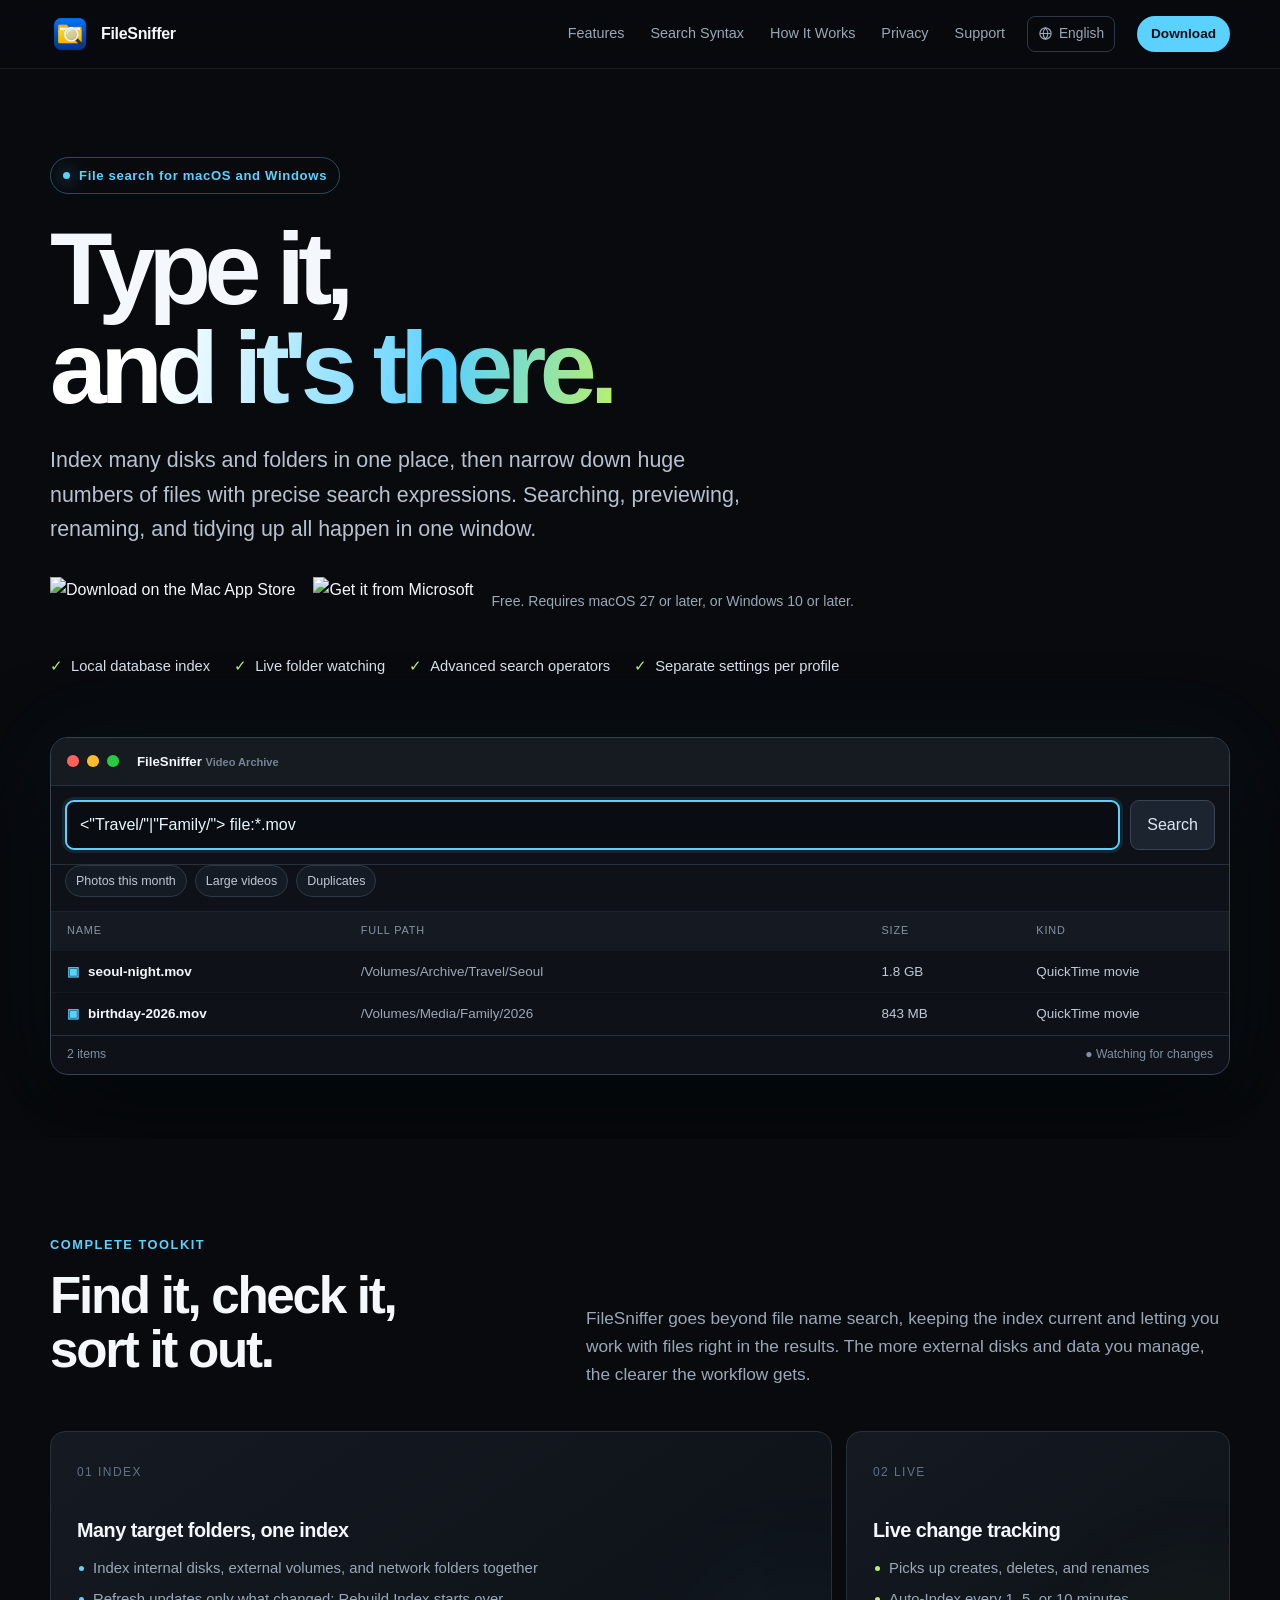
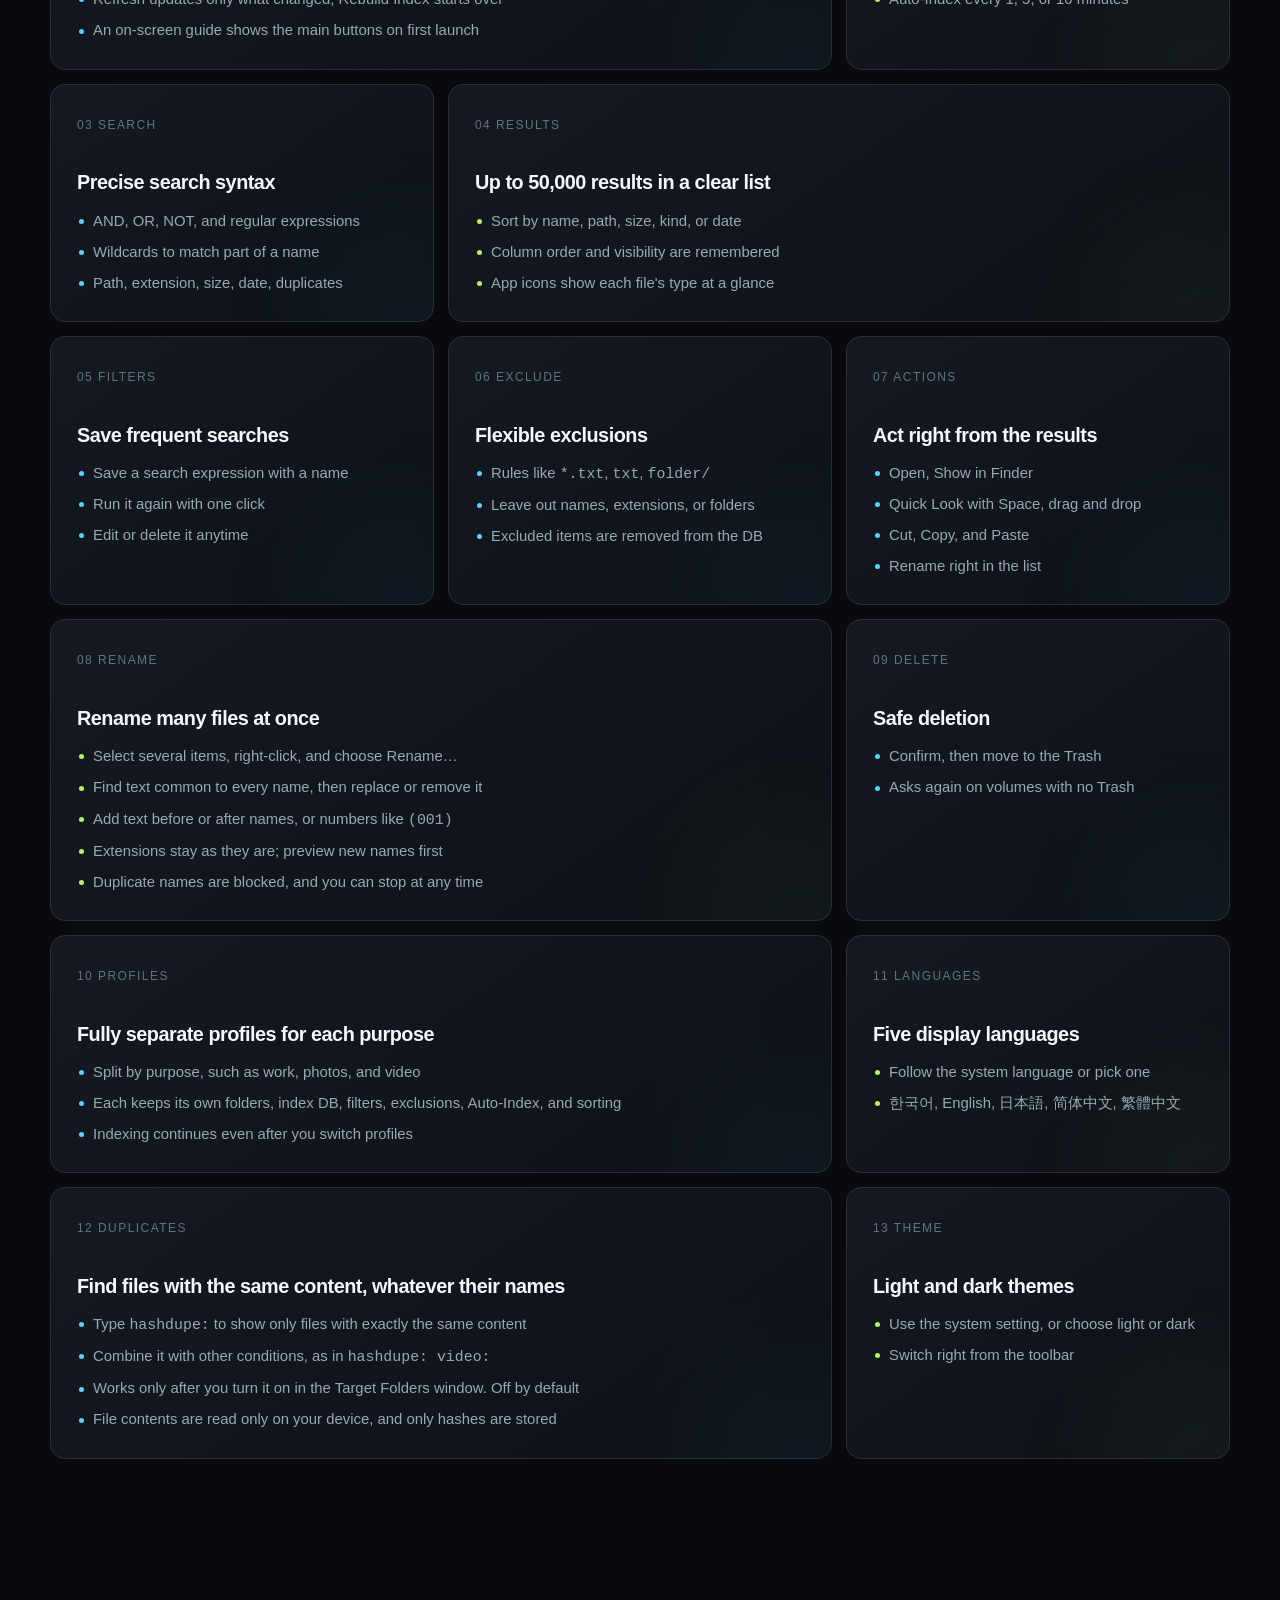
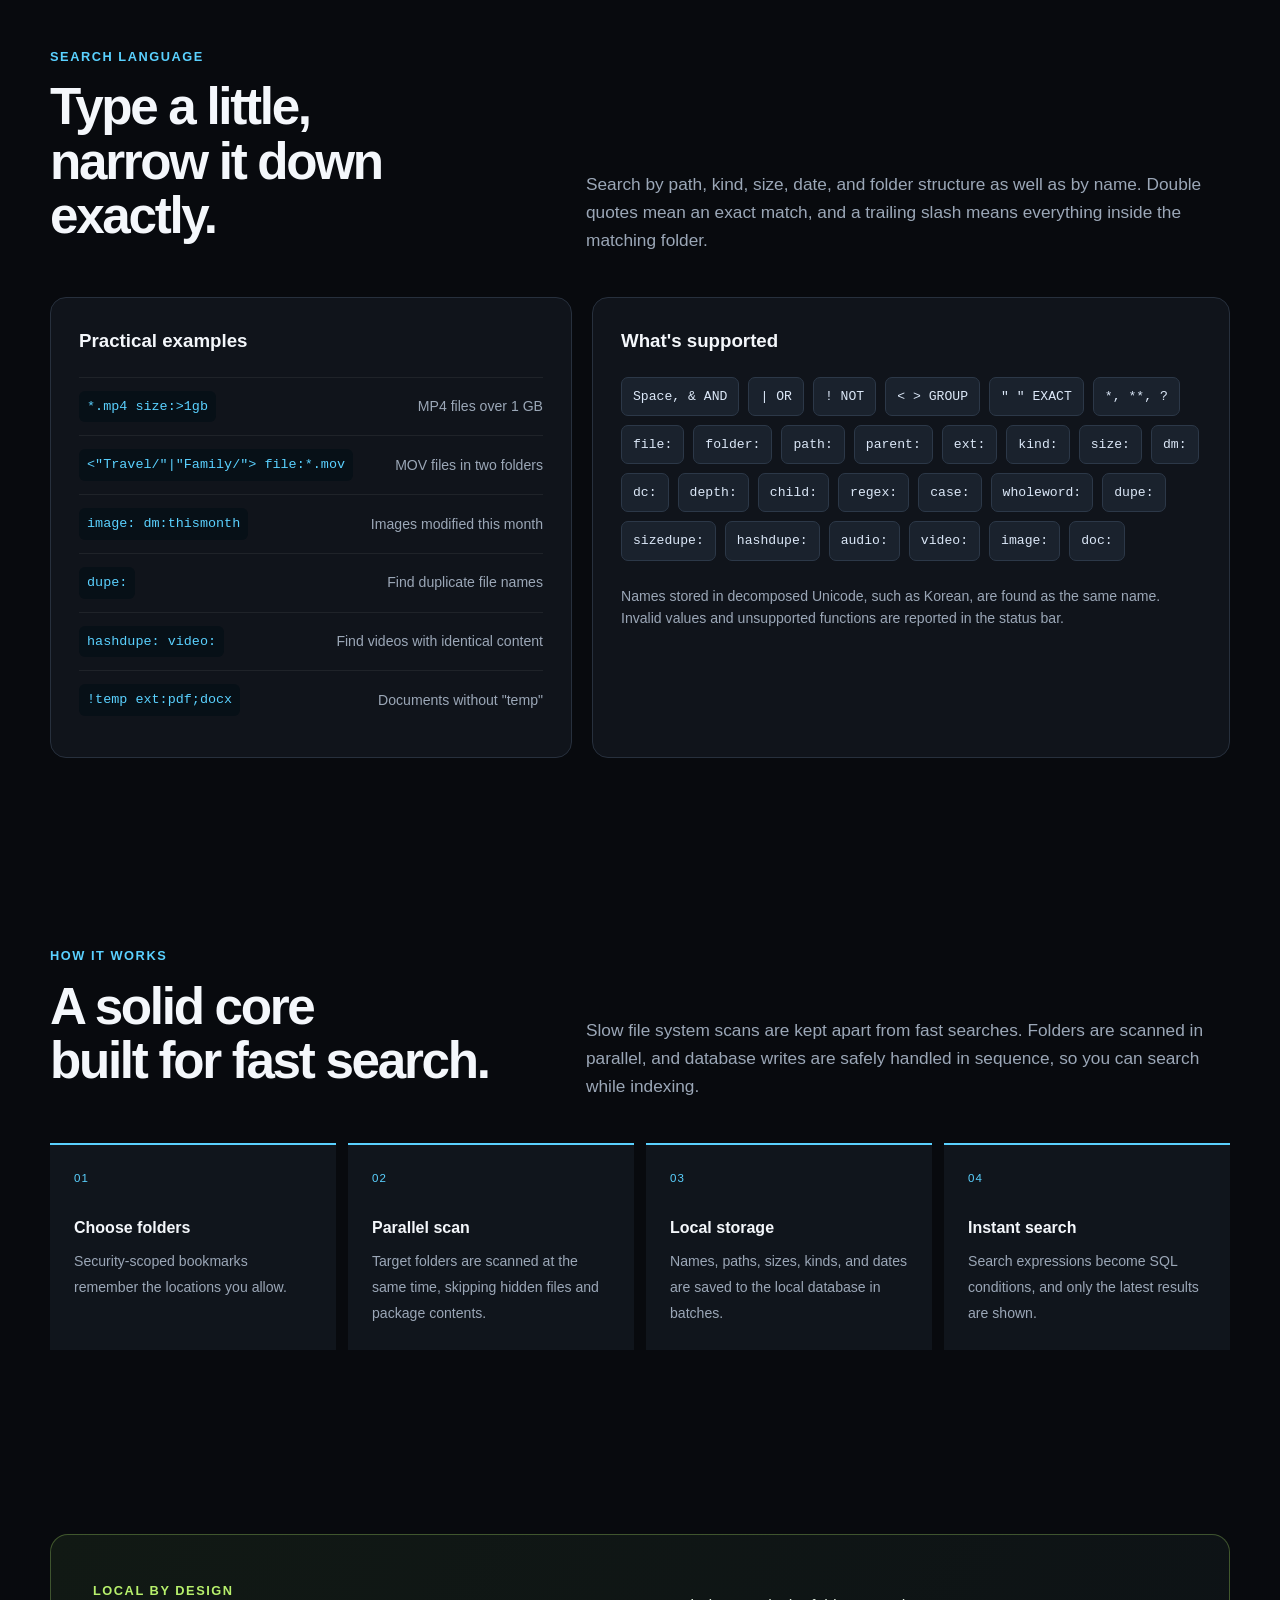
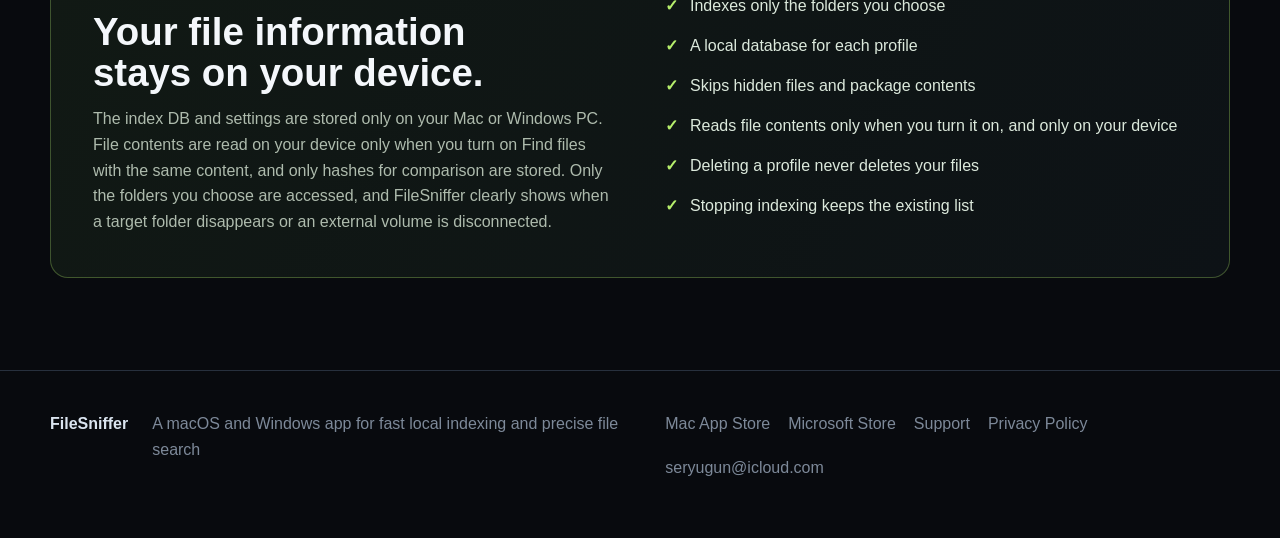
==== commit 920611fd: "Add files via upload 마이크로소프트 배지 적용" ====
--- a/index.html
+++ b/index.html
@@ -34,10 +34,10 @@
   <link rel="stylesheet" href="home.css">
 </head>
 <body>
-  <nav class="nav"><div class="wrap"><a class="brand" href="#top"><img class="mark" src="icon.png" alt="" width="40" height="40">FileSniffer</a><div class="nav-right"><div class="navlinks"><a href="#features">기능</a><a href="#syntax">검색 문법</a><a href="#workflow">작동 방식</a><a href="#privacy">개인정보</a><a href="support.html#ko">지원</a></div><details class="lang"><summary aria-label="언어"><svg viewBox="0 0 24 24" fill="none" stroke="currentColor" stroke-width="1.8" aria-hidden="true"><circle cx="12" cy="12" r="9"/><path d="M3 12h18M12 3c2.5 2.7 3.8 5.7 3.8 9s-1.3 6.3-3.8 9c-2.5-2.7-3.8-5.7-3.8-9S9.5 5.7 12 3z"/></svg>한국어</summary><div class="lang-menu"><a href="index.html?lang=ko" hreflang="ko" lang="ko" aria-current="page">한국어</a><a href="en.html" hreflang="en" lang="en">English</a><a href="ja.html" hreflang="ja" lang="ja">日本語</a><a href="zh-hans.html" hreflang="zh-Hans" lang="zh-Hans">简体中文</a><a href="zh-hant.html" hreflang="zh-Hant" lang="zh-Hant">繁體中文</a></div></details><a class="nav-store" data-appstore href="https://apps.apple.com/app/filesniffer/id6819963720?mt=12">다운로드</a></div></div></nav>
+  <nav class="nav"><div class="wrap"><a class="brand" href="#top"><img class="mark" src="icon.png" alt="" width="40" height="40">FileSniffer</a><div class="nav-right"><div class="navlinks"><a href="#features">기능</a><a href="#syntax">검색 문법</a><a href="#workflow">작동 방식</a><a href="#privacy">개인정보</a><a href="support.html#ko">지원</a></div><details class="lang"><summary aria-label="언어"><svg viewBox="0 0 24 24" fill="none" stroke="currentColor" stroke-width="1.8" aria-hidden="true"><circle cx="12" cy="12" r="9"/><path d="M3 12h18M12 3c2.5 2.7 3.8 5.7 3.8 9s-1.3 6.3-3.8 9c-2.5-2.7-3.8-5.7-3.8-9S9.5 5.7 12 3z"/></svg>한국어</summary><div class="lang-menu"><a href="index.html?lang=ko" hreflang="ko" lang="ko" aria-current="page">한국어</a><a href="en.html" hreflang="en" lang="en">English</a><a href="ja.html" hreflang="ja" lang="ja">日本語</a><a href="zh-hans.html" hreflang="zh-Hans" lang="zh-Hans">简体中文</a><a href="zh-hant.html" hreflang="zh-Hant" lang="zh-Hant">繁體中文</a></div></details><a class="nav-store" href="#download">다운로드</a></div></div></nav>
   <main id="top">
     <header class="hero"><div class="wrap"><span class="eyebrow">macOS, Windows 파일 검색 도구</span><h1>찾는 순간,<br><span class="gradient">파일이 보입니다.</span></h1><p class="lead">여러 디스크와 폴더를 한곳에 색인하고, 정교한 검색식으로 수많은 파일을 빠르게 좁혀 보세요. 검색부터 미리보기, 이름 변경, 정리까지 하나의 창에서 이어집니다.</p>
-      <div class="store"><a data-appstore href="https://apps.apple.com/app/filesniffer/id6819963720?mt=12"><img src="https://toolbox.marketingtools.apple.com/api/badges/download-on-the-mac-app-store/black/ko-kr" alt="Mac App Store에서 다운로드" height="48"></a><span class="store-note">무료, macOS 27 이상</span><span class="store-note">Windows: Microsoft Store 출시 예정</span></div>
+      <div class="store" id="download"><a data-appstore href="https://apps.apple.com/app/filesniffer/id6819963720?mt=12"><img src="https://toolbox.marketingtools.apple.com/api/badges/download-on-the-mac-app-store/black/ko-kr" alt="Mac App Store에서 다운로드" height="48"></a><a data-msstore href="https://apps.microsoft.com/detail/9pbn8plcwsg6"><img src="https://get.microsoft.com/images/ko%20dark.svg" alt="Microsoft Store에서 다운로드" height="48"></a><span class="store-note">무료, macOS 27 이상, Windows 10 이상</span></div>
       <div class="hero-points"><span>로컬 데이터베이스 색인</span><span>실시간 폴더 감시</span><span>고급 검색 연산자</span><span>프로필별 독립 설정</span></div>
       <div class="app" aria-label="FileSniffer 검색 화면 데모"><div class="titlebar"><span class="dot red"></span><span class="dot yellow"></span><span class="dot green"></span><span class="appname">FileSniffer <small style="color:#778395">영상 보관함</small></span></div><div class="searchrow"><input id="demo-search" class="searchbox" value='&lt;"여행/"|"가족/"&gt; file:*.mov' aria-label="검색식 데모"><button class="demo-btn" id="demo-run">검색</button></div><div class="chips"><button class="chip" data-query='image: dm:thismonth'>이번 달 사진</button><button class="chip" data-query='size:&gt;1gb video:'>대용량 영상</button><button class="chip" data-query='dupe:'>중복 파일</button></div><div class="table"><div class="tr head"><span>파일 이름</span><span>전체 경로</span><span>크기</span><span>형식</span></div><div class="tr result"><div class="file"><span class="ico">▣</span><span>seoul-night.mov</span></div><span class="path">/Volumes/Archive/여행/Seoul</span><span class="size">1.8 GB</span><span class="kind">QuickTime 영상</span></div><div class="tr result"><div class="file"><span class="ico">▣</span><span>birthday-2026.mov</span></div><span class="path">/Volumes/Media/가족/2026</span><span class="size">843 MB</span><span class="kind">QuickTime 영상</span></div></div><div class="status"><span id="result-count" data-searching="검색 중…" data-found="2개 항목" data-dupe="중복 후보 2개">2개 항목</span><span><span class="pulse">●</span> 변경 사항 감시 중</span></div></div>
     </div></header>
@@ -64,7 +64,7 @@
 
     <section id="privacy"><div class="wrap reveal"><div class="privacy"><div><span class="kicker" style="color:var(--lime)">Local by design</span><h2>파일 정보는<br>기기 안에 머뭅니다.</h2><p>색인 DB와 설정은 Mac이나 Windows PC 안에만 저장됩니다. 파일 내용은 내용이 같은 파일 찾기를 직접 켰을 때만 기기 안에서 읽고, 비교용 해시만 저장합니다. 사용자가 선택한 폴더만 접근하며, 대상 폴더가 사라지거나 외장 볼륨이 분리되면 상태를 명확하게 표시합니다.</p></div><div class="checks"><div class="check">사용자가 선택한 폴더만 색인</div><div class="check">프로필별 로컬 데이터베이스</div><div class="check">숨김 파일과 패키지 내부 제외</div><div class="check">파일 내용은 해시 비교 기능을 켰을 때만 확인</div><div class="check">원본 파일을 지우지 않는 프로필 삭제</div><div class="check">색인을 중간에 멈춰도 기존 목록은 그대로 유지</div></div></div></div></section>
   </main>
-  <footer><div class="wrap foot"><strong>FileSniffer</strong><span>빠른 로컬 색인과 정교한 파일 검색을 위한 macOS, Windows 앱</span><span class="footlinks"><a data-appstore href="https://apps.apple.com/app/filesniffer/id6819963720?mt=12">Mac App Store</a><a href="support.html#ko">지원</a><a href="privacy.html#ko">개인정보 처리방침</a><a href="mailto:seryugun@icloud.com">seryugun@icloud.com</a></span></div></footer>
+  <footer><div class="wrap foot"><strong>FileSniffer</strong><span>빠른 로컬 색인과 정교한 파일 검색을 위한 macOS, Windows 앱</span><span class="footlinks"><a data-appstore href="https://apps.apple.com/app/filesniffer/id6819963720?mt=12">Mac App Store</a><a data-msstore href="https://apps.microsoft.com/detail/9pbn8plcwsg6">Microsoft Store</a><a href="support.html#ko">지원</a><a href="privacy.html#ko">개인정보 처리방침</a><a href="mailto:seryugun@icloud.com">seryugun@icloud.com</a></span></div></footer>
   <script src="site.js"></script>
 </body>
 </html>
